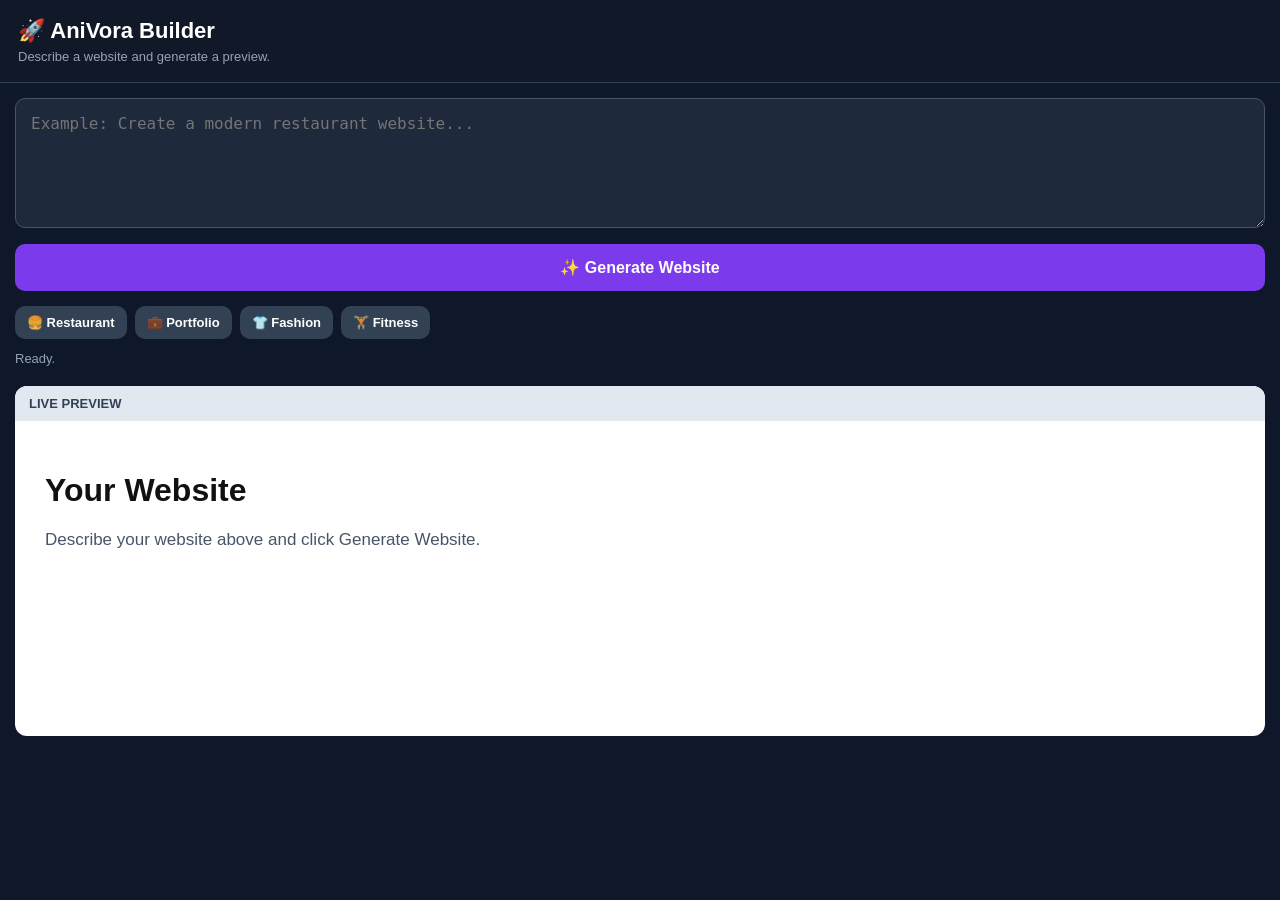
==== anivora.html @ c473c58a "Create anivora.html" ====
<!DOCTYPE html>
<html lang="en">
<head>
  <meta charset="UTF-8">
  <meta name="viewport" content="width=device-width, initial-scale=1.0">

  <title>AniVora Builder</title>

  <style>
    * {
      box-sizing: border-box;
    }

    body {
      margin: 0;
      font-family: Arial, sans-serif;
      background: #0f172a;
      color: white;
    }

    header {
      padding: 18px;
      background: #111827;
      border-bottom: 1px solid #334155;
    }

    header h1 {
      margin: 0;
      font-size: 22px;
    }

    header p {
      margin: 5px 0 0;
      color: #94a3b8;
      font-size: 13px;
    }

    .container {
      padding: 15px;
    }

    textarea {
      width: 100%;
      min-height: 130px;
      padding: 15px;
      border-radius: 10px;
      border: 1px solid #475569;
      background: #1e293b;
      color: white;
      font-size: 16px;
      resize: vertical;
      outline: none;
    }

    button {
      width: 100%;
      margin-top: 12px;
      padding: 14px;
      border: none;
      border-radius: 10px;
      background: #7c3aed;
      color: white;
      font-size: 16px;
      font-weight: bold;
      cursor: pointer;
    }

    button:active {
      transform: scale(0.98);
    }

    .examples {
      margin-top: 15px;
      display: flex;
      gap: 8px;
      flex-wrap: wrap;
    }

    .example {
      width: auto;
      margin: 0;
      padding: 9px 12px;
      background: #334155;
      font-size: 13px;
    }

    .preview-box {
      margin-top: 20px;
      background: white;
      border-radius: 12px;
      overflow: hidden;
      min-height: 350px;
      color: #111;
    }

    .preview-header {
      padding: 10px 14px;
      background: #e2e8f0;
      color: #334155;
      font-size: 13px;
      font-weight: bold;
    }

    #website {
      min-height: 310px;
      padding: 30px;
    }

    .website-title {
      font-size: 32px;
      margin-bottom: 15px;
    }

    .website-text {
      font-size: 17px;
      line-height: 1.6;
      color: #475569;
    }

    .website-button {
      display: inline-block;
      margin-top: 20px;
      padding: 12px 20px;
      background: #7c3aed;
      color: white;
      border-radius: 8px;
      font-weight: bold;
    }

    .status {
      margin-top: 12px;
      color: #94a3b8;
      font-size: 13px;
    }
  </style>
</head>

<body>

<header>
  <h1>🚀 AniVora Builder</h1>
  <p>Describe a website and generate a preview.</p>
</header>

<div class="container">

  <textarea
    id="prompt"
    placeholder="Example: Create a modern restaurant website..."
  ></textarea>

  <button onclick="generateWebsite()">
    ✨ Generate Website
  </button>

  <div class="examples">
    <button class="example" onclick="useExample('restaurant')">
      🍔 Restaurant
    </button>

    <button class="example" onclick="useExample('portfolio')">
      💼 Portfolio
    </button>

    <button class="example" onclick="useExample('fashion')">
      👕 Fashion
    </button>

    <button class="example" onclick="useExample('fitness')">
      🏋️ Fitness
    </button>
  </div>

  <div class="status" id="status">
    Ready.
  </div>

  <div class="preview-box">

    <div class="preview-header">
      LIVE PREVIEW
    </div>

    <div id="website">

      <h1 class="website-title">
        Your Website
      </h1>

      <p class="website-text">
        Describe your website above and click Generate Website.
      </p>

    </div>

  </div>

</div>

<script>

function useExample(type) {

  const prompt = document.getElementById("prompt");

  if (type === "restaurant") {
    prompt.value =
      "Create a modern restaurant website for a luxury African restaurant.";
  }

  if (type === "portfolio") {
    prompt.value =
      "Create a professional portfolio website for a software developer.";
  }

  if (type === "fashion") {
    prompt.value =
      "Create a modern fashion store website.";
  }

  if (type === "fitness") {
    prompt.value =
      "Create a fitness and gym website.";
  }

}


function generateWebsite() {

  const prompt =
    document.getElementById("prompt").value.trim();

  const website =
    document.getElementById("website");

  const status =
    document.getElementById("status");


  if (prompt === "") {

    status.innerText =
      "⚠️ Please describe the website first.";

    return;
  }


  status.innerText =
    "⚡ Generating website...";


  let title =
    "My New Website";

  let description =
    "Welcome to your new website.";

  let button =
    "Get Started";


  const text =
    prompt.toLowerCase();


  if (
    text.includes("restaurant") ||
    text.includes("food") ||
    text.includes("cafe")
  ) {

    title =
      "Taste Something Amazing";

    description =
      "Discover delicious food, beautiful dining experiences and unforgettable flavors.";

    button =
      "View Menu";
  }


  else if (
    text.includes("portfolio") ||
    text.includes("developer") ||
    text.includes("designer")
  ) {

    title =
      "Hello, I'm a Creator";

    description =
      "Welcome to my professional portfolio. Explore my work, skills and projects.";

    button =
      "View My Work";
  }


  else if (
    text.includes("fashion") ||
    text.includes("clothing") ||
    text.includes("store")
  ) {

    title =
      "Modern Fashion";

    description =
      "Discover our latest collection of modern styles designed for you.";

    button =
      "Shop Now";
  }


  else if (
    text.includes("fitness") ||
    text.includes("gym") ||
    text.includes("workout")
  ) {

    title =
      "Become Stronger";

    description =
      "Train smarter, stay consistent and reach your fitness goals.";

    button =
      "Join Now";
  }


  else {

    title =
      "Welcome";

    description =
      "This website was generated by AniVora Builder from your description.";

    button =
      "Explore";
  }


  website.innerHTML = `

    <h1 class="website-title">
      ${title}
    </h1>

    <p class="website-text">
      ${description}
    </p>

    <div class="website-button">
      ${button}
    </div>

  `;


  status.innerText =
    "✅ Website generated successfully.";

}

</script>

</body>
  </html>
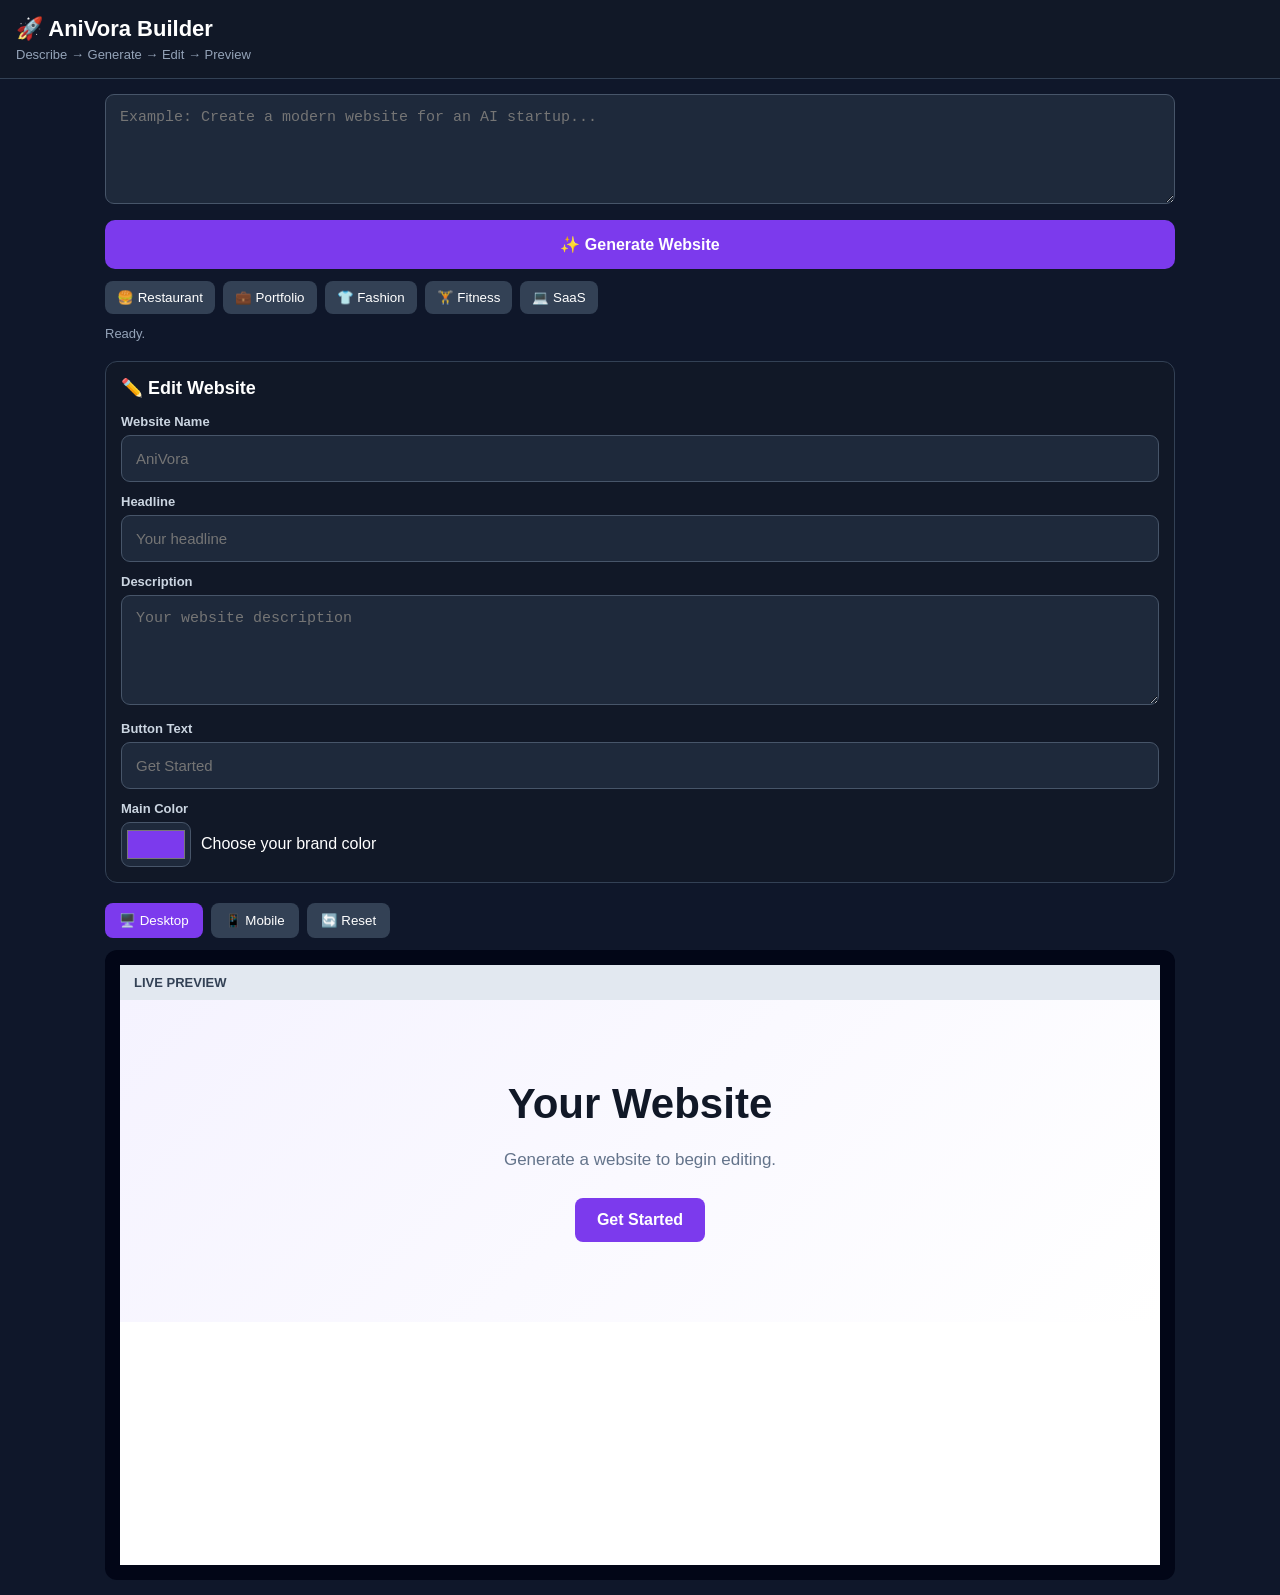
==== commit 30d12e1d: "Update anivora.html" ====
--- a/anivora.html
+++ b/anivora.html
@@ -1,195 +1,516 @@
 <!DOCTYPE html>
 <html lang="en">
 <head>
-  <meta charset="UTF-8">
-  <meta name="viewport" content="width=device-width, initial-scale=1.0">
-
-  <title>AniVora Builder</title>
-
-  <style>
-    * {
-      box-sizing: border-box;
-    }
-
-    body {
-      margin: 0;
-      font-family: Arial, sans-serif;
-      background: #0f172a;
-      color: white;
-    }
-
-    header {
-      padding: 18px;
-      background: #111827;
-      border-bottom: 1px solid #334155;
-    }
-
-    header h1 {
-      margin: 0;
-      font-size: 22px;
-    }
-
-    header p {
-      margin: 5px 0 0;
-      color: #94a3b8;
-      font-size: 13px;
-    }
-
-    .container {
-      padding: 15px;
-    }
-
-    textarea {
-      width: 100%;
-      min-height: 130px;
-      padding: 15px;
-      border-radius: 10px;
-      border: 1px solid #475569;
-      background: #1e293b;
-      color: white;
-      font-size: 16px;
-      resize: vertical;
-      outline: none;
-    }
-
-    button {
-      width: 100%;
-      margin-top: 12px;
-      padding: 14px;
-      border: none;
-      border-radius: 10px;
-      background: #7c3aed;
-      color: white;
-      font-size: 16px;
-      font-weight: bold;
-      cursor: pointer;
-    }
-
-    button:active {
-      transform: scale(0.98);
-    }
-
-    .examples {
-      margin-top: 15px;
-      display: flex;
-      gap: 8px;
-      flex-wrap: wrap;
-    }
-
-    .example {
-      width: auto;
-      margin: 0;
-      padding: 9px 12px;
-      background: #334155;
-      font-size: 13px;
-    }
-
-    .preview-box {
-      margin-top: 20px;
-      background: white;
-      border-radius: 12px;
-      overflow: hidden;
-      min-height: 350px;
-      color: #111;
-    }
-
-    .preview-header {
-      padding: 10px 14px;
-      background: #e2e8f0;
-      color: #334155;
-      font-size: 13px;
-      font-weight: bold;
-    }
-
-    #website {
-      min-height: 310px;
-      padding: 30px;
-    }
-
-    .website-title {
-      font-size: 32px;
-      margin-bottom: 15px;
-    }
-
-    .website-text {
-      font-size: 17px;
-      line-height: 1.6;
-      color: #475569;
-    }
-
-    .website-button {
-      display: inline-block;
-      margin-top: 20px;
-      padding: 12px 20px;
-      background: #7c3aed;
-      color: white;
-      border-radius: 8px;
-      font-weight: bold;
-    }
-
-    .status {
-      margin-top: 12px;
-      color: #94a3b8;
-      font-size: 13px;
-    }
-  </style>
+<meta charset="UTF-8">
+<meta name="viewport" content="width=device-width, initial-scale=1.0">
+
+<title>AniVora Builder</title>
+
+<style>
+
+* {
+  box-sizing: border-box;
+}
+
+body {
+  margin: 0;
+  font-family: Arial, sans-serif;
+  background: #0f172a;
+  color: white;
+}
+
+.builder-header {
+  padding: 16px;
+  background: #111827;
+  border-bottom: 1px solid #334155;
+}
+
+.builder-header h1 {
+  margin: 0;
+  font-size: 22px;
+}
+
+.builder-header p {
+  margin: 5px 0 0;
+  color: #94a3b8;
+  font-size: 13px;
+}
+
+.builder {
+  max-width: 1100px;
+  margin: auto;
+  padding: 15px;
+}
+
+textarea,
+input {
+  width: 100%;
+  padding: 14px;
+  border-radius: 9px;
+  border: 1px solid #475569;
+  background: #1e293b;
+  color: white;
+  font-size: 15px;
+  outline: none;
+}
+
+textarea {
+  min-height: 110px;
+  resize: vertical;
+}
+
+label {
+  display: block;
+  margin-top: 12px;
+  margin-bottom: 6px;
+  color: #cbd5e1;
+  font-size: 13px;
+  font-weight: bold;
+}
+
+.generate {
+  width: 100%;
+  margin-top: 12px;
+  padding: 15px;
+  border: none;
+  border-radius: 10px;
+  background: #7c3aed;
+  color: white;
+  font-size: 16px;
+  font-weight: bold;
+}
+
+.examples {
+  display: flex;
+  gap: 8px;
+  flex-wrap: wrap;
+  margin-top: 12px;
+}
+
+.example {
+  border: none;
+  padding: 9px 12px;
+  border-radius: 8px;
+  background: #334155;
+  color: white;
+}
+
+.status {
+  margin-top: 12px;
+  color: #94a3b8;
+  font-size: 13px;
+}
+
+/* EDITOR */
+
+.editor {
+  margin-top: 20px;
+  padding: 15px;
+  background: #111827;
+  border: 1px solid #334155;
+  border-radius: 12px;
+}
+
+.editor h2 {
+  margin-top: 0;
+  font-size: 18px;
+}
+
+.color-row {
+  display: flex;
+  gap: 10px;
+  align-items: center;
+}
+
+.color-row input {
+  height: 45px;
+  padding: 3px;
+  width: 70px;
+}
+
+/* PREVIEW CONTROLS */
+
+.preview-controls {
+  display: flex;
+  gap: 8px;
+  margin-top: 20px;
+  flex-wrap: wrap;
+}
+
+.preview-controls button {
+  padding: 10px 14px;
+  border: none;
+  border-radius: 8px;
+  background: #334155;
+  color: white;
+}
+
+.preview-controls button.active {
+  background: #7c3aed;
+}
+
+/* PREVIEW */
+
+.preview-wrapper {
+  margin-top: 12px;
+  background: #020617;
+  border-radius: 12px;
+  padding: 15px;
+  overflow: auto;
+}
+
+.preview-box {
+  background: white;
+  margin: auto;
+  transition: width 0.3s ease;
+  min-height: 600px;
+  color: #111827;
+}
+
+.preview-box.desktop {
+  width: 100%;
+}
+
+.preview-box.mobile {
+  width: 390px;
+  max-width: 100%;
+}
+
+.preview-bar {
+  padding: 10px 14px;
+  background: #e2e8f0;
+  color: #334155;
+  font-size: 13px;
+  font-weight: bold;
+}
+
+/* GENERATED WEBSITE */
+
+#website {
+  background: white;
+  color: #111827;
+}
+
+.site-nav {
+  display: flex;
+  justify-content: space-between;
+  align-items: center;
+  padding: 20px 6%;
+  border-bottom: 1px solid #e5e7eb;
+}
+
+.logo {
+  font-size: 20px;
+  font-weight: bold;
+}
+
+.nav-links {
+  display: flex;
+  gap: 18px;
+  font-size: 14px;
+}
+
+.hero {
+  text-align: center;
+  padding: 80px 20px;
+  background: linear-gradient(135deg, #f5f3ff, #ffffff);
+}
+
+.hero h1 {
+  font-size: 42px;
+  margin: 0 auto 18px;
+  max-width: 700px;
+}
+
+.hero p {
+  max-width: 600px;
+  margin: auto;
+  color: #64748b;
+  font-size: 17px;
+  line-height: 1.6;
+}
+
+.hero-button {
+  display: inline-block;
+  margin-top: 25px;
+  padding: 13px 22px;
+  background: var(--main-color, #7c3aed);
+  color: white;
+  border-radius: 8px;
+  font-weight: bold;
+}
+
+.section {
+  padding: 60px 6%;
+}
+
+.section-title {
+  text-align: center;
+  font-size: 28px;
+  margin-bottom: 35px;
+}
+
+.features {
+  display: grid;
+  grid-template-columns: repeat(3, 1fr);
+  gap: 20px;
+}
+
+.feature {
+  padding: 25px;
+  border: 1px solid #e5e7eb;
+  border-radius: 12px;
+  background: white;
+}
+
+.feature h3 {
+  margin-top: 0;
+}
+
+.feature p {
+  color: #64748b;
+  line-height: 1.5;
+}
+
+.pricing {
+  text-align: center;
+  background: #f8fafc;
+}
+
+.price {
+  font-size: 40px;
+  font-weight: bold;
+}
+
+.site-footer {
+  padding: 30px;
+  text-align: center;
+  background: #111827;
+  color: white;
+}
+
+/* MOBILE */
+
+@media (max-width: 650px) {
+
+  .nav-links {
+    display: none;
+  }
+
+  .hero {
+    padding: 60px 20px;
+  }
+
+  .hero h1 {
+    font-size: 32px;
+  }
+
+  .features {
+    grid-template-columns: 1fr;
+  }
+
+}
+
+</style>
 </head>
 
 <body>
 
-<header>
+<header class="builder-header">
+
   <h1>🚀 AniVora Builder</h1>
-  <p>Describe a website and generate a preview.</p>
+
+  <p>
+    Describe → Generate → Edit → Preview
+  </p>
+
 </header>
 
-<div class="container">
+
+<div class="builder">
+
+  <!-- PROMPT -->
 
   <textarea
     id="prompt"
-    placeholder="Example: Create a modern restaurant website..."
+    placeholder="Example: Create a modern website for an AI startup..."
   ></textarea>
 
-  <button onclick="generateWebsite()">
+
+  <button
+    class="generate"
+    onclick="generateWebsite()"
+  >
     ✨ Generate Website
   </button>
 
+
   <div class="examples">
-    <button class="example" onclick="useExample('restaurant')">
+
+    <button class="example"
+      onclick="useExample('restaurant')">
       🍔 Restaurant
     </button>
 
-    <button class="example" onclick="useExample('portfolio')">
+    <button class="example"
+      onclick="useExample('portfolio')">
       💼 Portfolio
     </button>
 
-    <button class="example" onclick="useExample('fashion')">
+    <button class="example"
+      onclick="useExample('fashion')">
       👕 Fashion
     </button>
 
-    <button class="example" onclick="useExample('fitness')">
+    <button class="example"
+      onclick="useExample('fitness')">
       🏋️ Fitness
     </button>
+
+    <button class="example"
+      onclick="useExample('saas')">
+      💻 SaaS
+    </button>
+
   </div>
 
-  <div class="status" id="status">
+
+  <div
+    class="status"
+    id="status">
     Ready.
   </div>
 
-  <div class="preview-box">
-
-    <div class="preview-header">
-      LIVE PREVIEW
+
+  <!-- EDITOR -->
+
+  <div class="editor">
+
+    <h2>✏️ Edit Website</h2>
+
+
+    <label>
+      Website Name
+    </label>
+
+    <input
+      id="editName"
+      placeholder="AniVora"
+      oninput="updateWebsite()"
+    >
+
+
+    <label>
+      Headline
+    </label>
+
+    <input
+      id="editHeadline"
+      placeholder="Your headline"
+      oninput="updateWebsite()"
+    >
+
+
+    <label>
+      Description
+    </label>
+
+    <textarea
+      id="editDescription"
+      placeholder="Your website description"
+      oninput="updateWebsite()"
+    ></textarea>
+
+
+    <label>
+      Button Text
+    </label>
+
+    <input
+      id="editButton"
+      placeholder="Get Started"
+      oninput="updateWebsite()"
+    >
+
+
+    <label>
+      Main Color
+    </label>
+
+    <div class="color-row">
+
+      <input
+        id="editColor"
+        type="color"
+        value="#7c3aed"
+        oninput="updateWebsite()"
+      >
+
+      <span>
+        Choose your brand color
+      </span>
+
     </div>
 
-    <div id="website">
-
-      <h1 class="website-title">
-        Your Website
-      </h1>
-
-      <p class="website-text">
-        Describe your website above and click Generate Website.
-      </p>
+  </div>
+
+
+  <!-- PREVIEW CONTROLS -->
+
+  <div class="preview-controls">
+
+    <button
+      id="desktopButton"
+      class="active"
+      onclick="setDesktop()">
+      🖥️ Desktop
+    </button>
+
+    <button
+      id="mobileButton"
+      onclick="setMobile()">
+      📱 Mobile
+    </button>
+
+    <button
+      onclick="resetWebsite()">
+      🔄 Reset
+    </button>
+
+  </div>
+
+
+  <!-- PREVIEW -->
+
+  <div class="preview-wrapper">
+
+    <div
+      id="previewBox"
+      class="preview-box desktop">
+
+      <div class="preview-bar">
+        LIVE PREVIEW
+      </div>
+
+      <div id="website">
+
+        <section class="hero">
+
+          <h1>
+            Your Website
+          </h1>
+
+          <p>
+            Generate a website to begin editing.
+          </p>
+
+          <div class="hero-button">
+            Get Started
+          </div>
+
+        </section>
+
+      </div>
 
     </div>
 
@@ -197,105 +518,128 @@
 
 </div>
 
+
 <script>
 
+/* EXAMPLES */
+
 function useExample(type) {
 
-  const prompt = document.getElementById("prompt");
+  const prompt =
+    document.getElementById("prompt");
+
 
   if (type === "restaurant") {
+
     prompt.value =
-      "Create a modern restaurant website for a luxury African restaurant.";
+      "Create a modern restaurant website.";
+
   }
 
   if (type === "portfolio") {
+
     prompt.value =
-      "Create a professional portfolio website for a software developer.";
+      "Create a developer portfolio website.";
+
   }
 
   if (type === "fashion") {
+
     prompt.value =
-      "Create a modern fashion store website.";
+      "Create a modern fashion store.";
+
   }
 
   if (type === "fitness") {
+
     prompt.value =
-      "Create a fitness and gym website.";
-  }
-
-}
-
+      "Create a modern fitness gym.";
+
+  }
+
+  if (type === "saas") {
+
+    prompt.value =
+      "Create a SaaS software website for an AI startup.";
+
+  }
+
+}
+
+
+/* GENERATE */
 
 function generateWebsite() {
 
   const prompt =
     document.getElementById("prompt").value.trim();
 
-  const website =
-    document.getElementById("website");
-
   const status =
     document.getElementById("status");
 
 
-  if (prompt === "") {
+  if (!prompt) {
 
     status.innerText =
-      "⚠️ Please describe the website first.";
+      "⚠️ Describe your website first.";
 
     return;
-  }
-
-
-  status.innerText =
-    "⚡ Generating website...";
-
+
+  }
+
+
+  const text =
+    prompt.toLowerCase();
+
+
+  let name =
+    "AniVora";
 
   let title =
-    "My New Website";
+    "Welcome to Our Website";
 
   let description =
-    "Welcome to your new website.";
+    "A modern website generated by AniVora.";
 
   let button =
     "Get Started";
 
 
-  const text =
-    prompt.toLowerCase();
-
-
   if (
     text.includes("restaurant") ||
-    text.includes("food") ||
-    text.includes("cafe")
+    text.includes("food")
   ) {
+
+    name = "Taste";
 
     title =
       "Taste Something Amazing";
 
     description =
-      "Discover delicious food, beautiful dining experiences and unforgettable flavors.";
+      "Discover delicious meals and unforgettable flavors.";
 
     button =
-      "View Menu";
+      "View Our Menu";
+
   }
 
 
   else if (
     text.includes("portfolio") ||
-    text.includes("developer") ||
-    text.includes("designer")
+    text.includes("developer")
   ) {
 
+    name = "My Portfolio";
+
     title =
-      "Hello, I'm a Creator";
+      "Building Digital Experiences";
 
     description =
-      "Welcome to my professional portfolio. Explore my work, skills and projects.";
+      "Explore my projects, skills and experience.";
 
     button =
       "View My Work";
+
   }
 
 
@@ -305,62 +649,76 @@
     text.includes("store")
   ) {
 
+    name = "Style";
+
     title =
-      "Modern Fashion";
+      "Define Your Style";
 
     description =
-      "Discover our latest collection of modern styles designed for you.";
+      "Discover modern fashion designed for people who want to stand out.";
 
     button =
-      "Shop Now";
+      "Shop Collection";
+
   }
 
 
   else if (
     text.includes("fitness") ||
-    text.includes("gym") ||
-    text.includes("workout")
+    text.includes("gym")
   ) {
+
+    name = "FitZone";
 
     title =
       "Become Stronger";
 
     description =
-      "Train smarter, stay consistent and reach your fitness goals.";
+      "Train smarter and achieve your fitness goals.";
 
     button =
       "Join Now";
-  }
-
-
-  else {
+
+  }
+
+
+  else if (
+    text.includes("saas") ||
+    text.includes("software") ||
+    text.includes("app") ||
+    text.includes("ai")
+  ) {
+
+    name = "Nova";
 
     title =
-      "Welcome";
+      "The Smarter Way to Work";
 
     description =
-      "This website was generated by AniVora Builder from your description.";
+      "Powerful software that helps people work faster and smarter.";
 
     button =
-      "Explore";
-  }
-
-
-  website.innerHTML = `
-
-    <h1 class="website-title">
-      ${title}
-    </h1>
-
-    <p class="website-text">
-      ${description}
-    </p>
-
-    <div class="website-button">
-      ${button}
-    </div>
-
-  `;
+      "Start Free";
+
+  }
+
+
+  /* PUT VALUES INTO EDITOR */
+
+  document.getElementById("editName").value =
+    name;
+
+  document.getElementById("editHeadline").value =
+    title;
+
+  document.getElementById("editDescription").value =
+    description;
+
+  document.getElementById("editButton").value =
+    button;
+
+
+  updateWebsite();
 
 
   status.innerText =
@@ -368,7 +726,249 @@
 
 }
 
+
+/* UPDATE PREVIEW */
+
+function updateWebsite() {
+
+  const name =
+    document.getElementById("editName").value ||
+    "AniVora";
+
+  const title =
+    document.getElementById("editHeadline").value ||
+    "Your Website";
+
+  const description =
+    document.getElementById("editDescription").value ||
+    "Your website description.";
+
+  const button =
+    document.getElementById("editButton").value ||
+    "Get Started";
+
+  const color =
+    document.getElementById("editColor").value;
+
+
+  document.getElementById("website").style
+    .setProperty(
+      "--main-color",
+      color
+    );
+
+
+  document.getElementById("website").innerHTML = `
+
+    <nav class="site-nav">
+
+      <div class="logo">
+        ${name}
+      </div>
+
+      <div class="nav-links">
+
+        <span>Home</span>
+        <span>Features</span>
+        <span>About</span>
+        <span>Contact</span>
+
+      </div>
+
+    </nav>
+
+
+    <section class="hero">
+
+      <h1>
+        ${title}
+      </h1>
+
+      <p>
+        ${description}
+      </p>
+
+      <div class="hero-button">
+        ${button}
+      </div>
+
+    </section>
+
+
+    <section class="section">
+
+      <h2 class="section-title">
+        Everything You Need
+      </h2>
+
+
+      <div class="features">
+
+        <div class="feature">
+
+          <h3>
+            Powerful
+          </h3>
+
+          <p>
+            Everything you need to get started.
+          </p>
+
+        </div>
+
+
+        <div class="feature">
+
+          <h3>
+            Simple
+          </h3>
+
+          <p>
+            Easy to understand and easy to use.
+          </p>
+
+        </div>
+
+
+        <div class="feature">
+
+          <h3>
+            Modern
+          </h3>
+
+          <p>
+            Designed for today's users.
+          </p>
+
+        </div>
+
+      </div>
+
+    </section>
+
+
+    <section class="section pricing">
+
+      <h2 class="section-title">
+        Simple Pricing
+      </h2>
+
+      <div class="price">
+        $19
+      </div>
+
+      <p>
+        Start today.
+      </p>
+
+      <div class="hero-button">
+        ${button}
+      </div>
+
+    </section>
+
+
+    <footer class="site-footer">
+
+      Built with AniVora Builder 🚀
+
+    </footer>
+
+  `;
+
+}
+
+
+/* DESKTOP */
+
+function setDesktop() {
+
+  const preview =
+    document.getElementById("previewBox");
+
+  preview.classList.remove("mobile");
+
+  preview.classList.add("desktop");
+
+
+  document.getElementById(
+    "desktopButton"
+  ).classList.add("active");
+
+  document.getElementById(
+    "mobileButton"
+  ).classList.remove("active");
+
+}
+
+
+/* MOBILE */
+
+function setMobile() {
+
+  const preview =
+    document.getElementById("previewBox");
+
+  preview.classList.remove("desktop");
+
+  preview.classList.add("mobile");
+
+
+  document.getElementById(
+    "mobileButton"
+  ).classList.add("active");
+
+  document.getElementById(
+    "desktopButton"
+  ).classList.remove("active");
+
+}
+
+
+/* RESET */
+
+function resetWebsite() {
+
+  document.getElementById("editName").value =
+    "";
+
+  document.getElementById("editHeadline").value =
+    "";
+
+  document.getElementById("editDescription").value =
+    "";
+
+  document.getElementById("editButton").value =
+    "";
+
+
+  document.getElementById("website").innerHTML = `
+
+    <section class="hero">
+
+      <h1>
+        Your Website
+      </h1>
+
+      <p>
+        Generate a website to begin editing.
+      </p>
+
+      <div class="hero-button">
+        Get Started
+      </div>
+
+    </section>
+
+  `;
+
+
+  document.getElementById("status").innerText =
+    "Preview reset.";
+
+}
+
 </script>
 
 </body>
-  </html>
+</html>
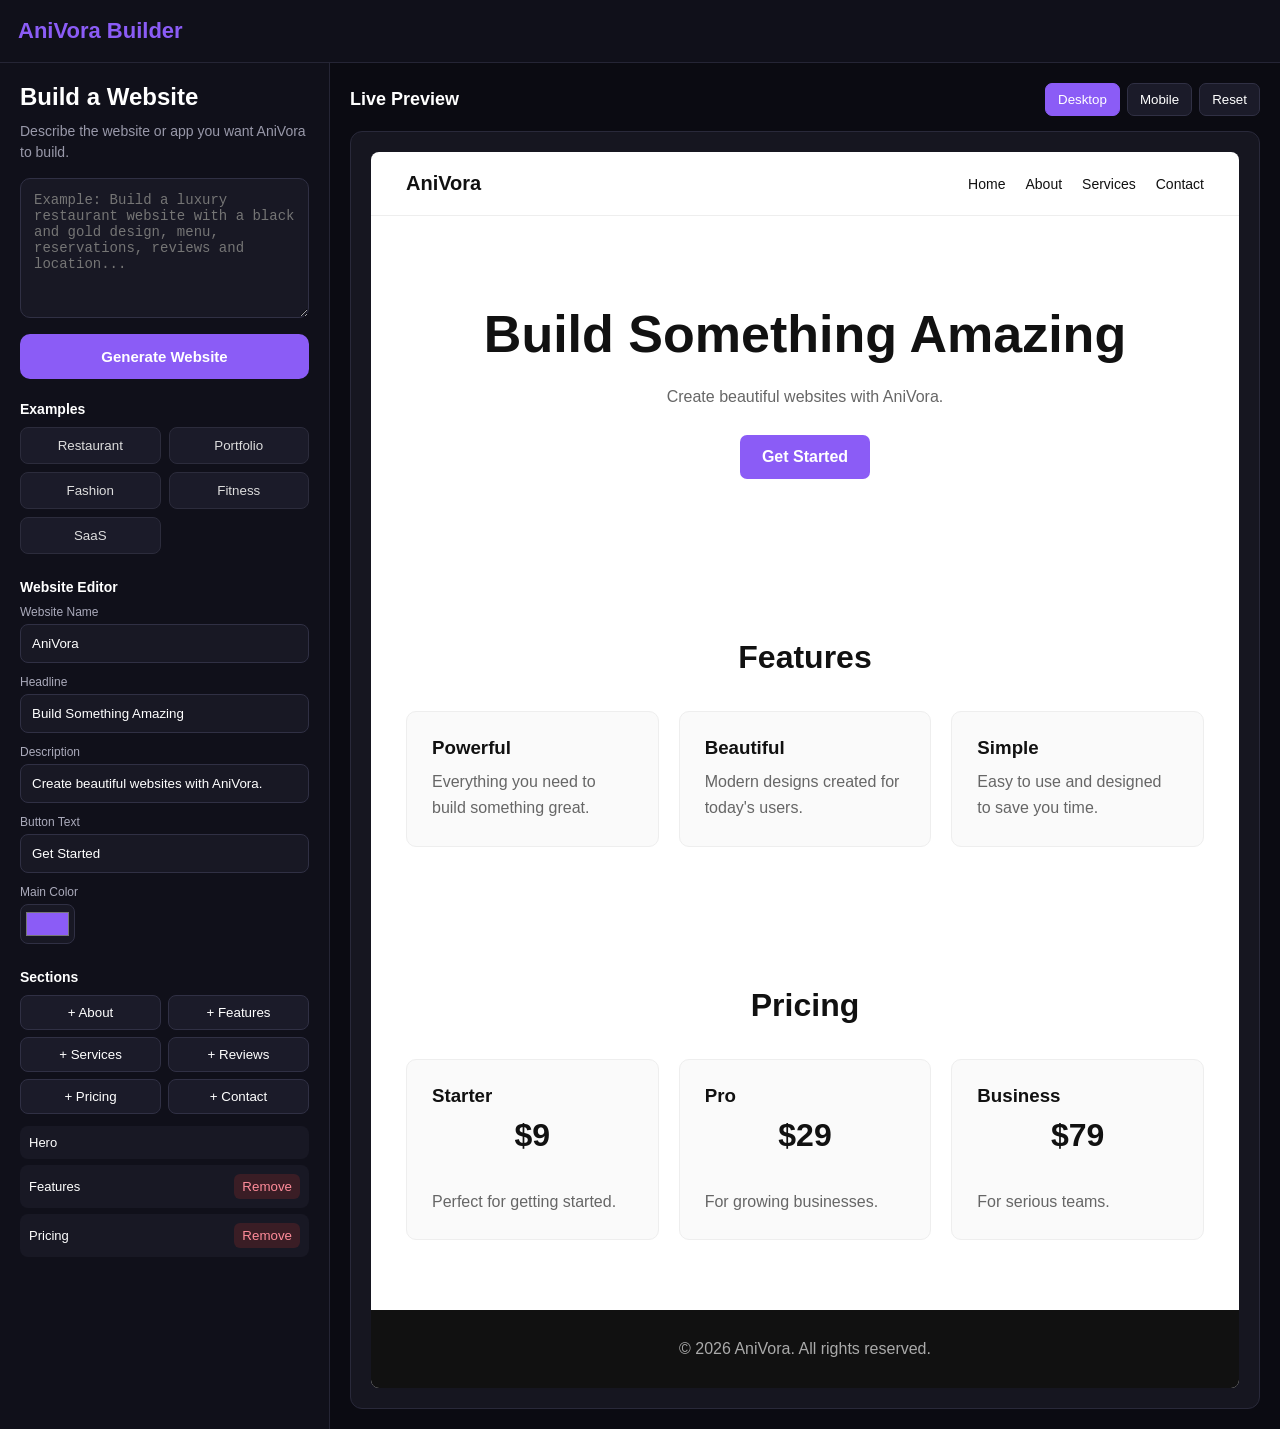
==== commit 209c2702: "Create anivora.html" ====
--- a/anivora.html
+++ b/anivora.html
@@ -1,974 +1,1235 @@
 <!DOCTYPE html>
 <html lang="en">
 <head>
-<meta charset="UTF-8">
-<meta name="viewport" content="width=device-width, initial-scale=1.0">
-
-<title>AniVora Builder</title>
-
-<style>
-
-* {
-  box-sizing: border-box;
+    <meta charset="UTF-8">
+    <meta name="viewport" content="width=device-width, initial-scale=1.0">
+    <title>AniVora Builder</title>
+
+    <style>
+        * {
+            box-sizing: border-box;
+            margin: 0;
+            padding: 0;
+        }
+
+        body {
+            font-family: Arial, sans-serif;
+            background: #0b0b12;
+            color: #ffffff;
+            min-height: 100vh;
+        }
+
+        header {
+            padding: 18px;
+            border-bottom: 1px solid #252535;
+            background: #10101a;
+        }
+
+        .logo {
+            font-size: 22px;
+            font-weight: bold;
+            color: #8b5cf6;
+        }
+
+        .app {
+            display: flex;
+            min-height: calc(100vh - 65px);
+        }
+
+        .sidebar {
+            width: 330px;
+            padding: 20px;
+            background: #10101a;
+            border-right: 1px solid #252535;
+            overflow-y: auto;
+        }
+
+        .sidebar h2 {
+            margin-bottom: 10px;
+        }
+
+        .sidebar p {
+            color: #9999aa;
+            font-size: 14px;
+            margin-bottom: 15px;
+            line-height: 1.5;
+        }
+
+        textarea {
+            width: 100%;
+            min-height: 140px;
+            resize: vertical;
+            background: #181824;
+            color: white;
+            border: 1px solid #303044;
+            border-radius: 10px;
+            padding: 13px;
+            outline: none;
+            font-size: 14px;
+        }
+
+        textarea:focus,
+        input:focus {
+            border-color: #8b5cf6;
+        }
+
+        button {
+            cursor: pointer;
+            border: none;
+        }
+
+        .generate-btn {
+            width: 100%;
+            margin-top: 12px;
+            padding: 14px;
+            border-radius: 10px;
+            background: #8b5cf6;
+            color: white;
+            font-size: 15px;
+            font-weight: bold;
+        }
+
+        .generate-btn:hover {
+            background: #7c3aed;
+        }
+
+        .generate-btn:disabled {
+            opacity: 0.6;
+            cursor: not-allowed;
+        }
+
+        .examples {
+            margin-top: 22px;
+        }
+
+        .examples h3,
+        .editor h3,
+        .sections h3 {
+            font-size: 14px;
+            margin-bottom: 10px;
+        }
+
+        .example-buttons {
+            display: grid;
+            grid-template-columns: 1fr 1fr;
+            gap: 8px;
+        }
+
+        .example-buttons button {
+            padding: 10px;
+            border-radius: 8px;
+            background: #1b1b29;
+            color: #ddd;
+            border: 1px solid #2c2c3c;
+        }
+
+        .example-buttons button:hover {
+            background: #252538;
+        }
+
+        .editor {
+            margin-top: 25px;
+        }
+
+        .field {
+            margin-bottom: 12px;
+        }
+
+        .field label {
+            display: block;
+            font-size: 12px;
+            color: #aaaabb;
+            margin-bottom: 5px;
+        }
+
+        input {
+            width: 100%;
+            padding: 11px;
+            border-radius: 8px;
+            border: 1px solid #303044;
+            background: #181824;
+            color: white;
+            outline: none;
+        }
+
+        .color-row {
+            display: flex;
+            gap: 10px;
+        }
+
+        input[type="color"] {
+            width: 55px;
+            padding: 3px;
+            height: 40px;
+        }
+
+        .sections {
+            margin-top: 25px;
+        }
+
+        .section-buttons {
+            display: grid;
+            grid-template-columns: 1fr 1fr;
+            gap: 7px;
+        }
+
+        .section-buttons button {
+            padding: 9px;
+            border-radius: 8px;
+            background: #1b1b29;
+            color: white;
+            border: 1px solid #303044;
+        }
+
+        .section-buttons button:hover {
+            background: #252538;
+        }
+
+        .section-list {
+            margin-top: 12px;
+        }
+
+        .section-item {
+            display: flex;
+            justify-content: space-between;
+            align-items: center;
+            padding: 9px;
+            margin-bottom: 6px;
+            background: #181824;
+            border-radius: 8px;
+            font-size: 13px;
+        }
+
+        .remove-section {
+            background: #3a1d25;
+            color: #ff8c9a;
+            padding: 5px 8px;
+            border-radius: 6px;
+        }
+
+        .workspace {
+            flex: 1;
+            padding: 20px;
+            min-width: 0;
+        }
+
+        .workspace-top {
+            display: flex;
+            justify-content: space-between;
+            align-items: center;
+            gap: 10px;
+            margin-bottom: 15px;
+            flex-wrap: wrap;
+        }
+
+        .workspace-top h2 {
+            font-size: 18px;
+        }
+
+        .preview-controls {
+            display: flex;
+            gap: 7px;
+        }
+
+        .preview-controls button {
+            padding: 8px 12px;
+            border-radius: 7px;
+            background: #1b1b29;
+            color: white;
+            border: 1px solid #303044;
+        }
+
+        .preview-controls button.active {
+            background: #8b5cf6;
+            border-color: #8b5cf6;
+        }
+
+        .preview-area {
+            background: #161620;
+            border: 1px solid #29293a;
+            border-radius: 12px;
+            min-height: 700px;
+            padding: 20px;
+            display: flex;
+            justify-content: center;
+            overflow: auto;
+        }
+
+        .preview-frame {
+            width: 100%;
+            max-width: 1100px;
+            min-height: 650px;
+            background: white;
+            color: #111;
+            border-radius: 8px;
+            overflow: hidden;
+            transition: width 0.3s ease;
+        }
+
+        .preview-frame.mobile {
+            width: 390px;
+        }
+
+        /* Generated website */
+
+        .site-nav {
+            display: flex;
+            justify-content: space-between;
+            align-items: center;
+            padding: 20px 35px;
+            border-bottom: 1px solid #eee;
+        }
+
+        .site-logo {
+            font-size: 20px;
+            font-weight: bold;
+        }
+
+        .site-nav-links {
+            display: flex;
+            gap: 20px;
+            font-size: 14px;
+        }
+
+        .site-hero {
+            padding: 90px 35px;
+            text-align: center;
+        }
+
+        .site-hero h1 {
+            font-size: 52px;
+            line-height: 1.1;
+            margin-bottom: 20px;
+        }
+
+        .site-hero p {
+            max-width: 650px;
+            margin: 0 auto 25px;
+            color: #666;
+            line-height: 1.7;
+        }
+
+        .site-button {
+            display: inline-block;
+            padding: 13px 22px;
+            color: white;
+            border-radius: 7px;
+            text-decoration: none;
+            font-weight: bold;
+        }
+
+        .site-section {
+            padding: 70px 35px;
+        }
+
+        .site-section h2 {
+            text-align: center;
+            margin-bottom: 35px;
+            font-size: 32px;
+        }
+
+        .site-grid {
+            display: grid;
+            grid-template-columns: repeat(3, 1fr);
+            gap: 20px;
+            max-width: 1000px;
+            margin: auto;
+        }
+
+        .site-card {
+            padding: 25px;
+            border: 1px solid #eee;
+            border-radius: 10px;
+            background: #fafafa;
+        }
+
+        .site-card h3 {
+            margin-bottom: 10px;
+        }
+
+        .site-card p {
+            color: #666;
+            line-height: 1.6;
+        }
+
+        .site-footer {
+            padding: 30px;
+            text-align: center;
+            background: #111;
+            color: #aaa;
+        }
+
+        @media (max-width: 850px) {
+            .app {
+                flex-direction: column;
+            }
+
+            .sidebar {
+                width: 100%;
+                border-right: none;
+                border-bottom: 1px solid #252535;
+            }
+
+            .site-hero h1 {
+                font-size: 38px;
+            }
+
+            .site-grid {
+                grid-template-columns: 1fr;
+            }
+        }
+    </style>
+</head>
+
+<body>
+
+<header>
+    <div class="logo">AniVora Builder</div>
+</header>
+
+<div class="app">
+
+    <aside class="sidebar">
+
+        <h2>Build a Website</h2>
+
+        <p>
+            Describe the website or app you want AniVora to build.
+        </p>
+
+        <textarea
+            id="prompt"
+            placeholder="Example: Build a luxury restaurant website with a black and gold design, menu, reservations, reviews and location..."
+        ></textarea>
+
+        <button class="generate-btn" onclick="generateWebsite()">
+            Generate Website
+        </button>
+
+        <div class="examples">
+            <h3>Examples</h3>
+
+            <div class="example-buttons">
+                <button onclick="useExample('restaurant')">Restaurant</button>
+                <button onclick="useExample('portfolio')">Portfolio</button>
+                <button onclick="useExample('fashion')">Fashion</button>
+                <button onclick="useExample('fitness')">Fitness</button>
+                <button onclick="useExample('saas')">SaaS</button>
+            </div>
+        </div>
+
+        <div class="editor">
+
+            <h3>Website Editor</h3>
+
+            <div class="field">
+                <label>Website Name</label>
+                <input id="siteName" value="AniVora">
+            </div>
+
+            <div class="field">
+                <label>Headline</label>
+                <input id="headline" value="Build Something Amazing">
+            </div>
+
+            <div class="field">
+                <label>Description</label>
+                <input id="description" value="Create beautiful websites with AniVora.">
+            </div>
+
+            <div class="field">
+                <label>Button Text</label>
+                <input id="buttonText" value="Get Started">
+            </div>
+
+            <div class="field">
+                <label>Main Color</label>
+
+                <div class="color-row">
+                    <input type="color" id="mainColor" value="#8b5cf6">
+                </div>
+            </div>
+
+        </div>
+
+        <div class="sections">
+
+            <h3>Sections</h3>
+
+            <div class="section-buttons">
+                <button onclick="addSection('about')">+ About</button>
+                <button onclick="addSection('features')">+ Features</button>
+                <button onclick="addSection('services')">+ Services</button>
+                <button onclick="addSection('testimonials')">+ Reviews</button>
+                <button onclick="addSection('pricing')">+ Pricing</button>
+                <button onclick="addSection('contact')">+ Contact</button>
+            </div>
+
+            <div class="section-list" id="sectionList"></div>
+
+        </div>
+
+    </aside>
+
+    <main class="workspace">
+
+        <div class="workspace-top">
+
+            <h2>Live Preview</h2>
+
+            <div class="preview-controls">
+
+                <button
+                    id="desktopBtn"
+                    class="active"
+                    onclick="setDesktop()"
+                >
+                    Desktop
+                </button>
+
+                <button
+                    id="mobileBtn"
+                    onclick="setMobile()"
+                >
+                    Mobile
+                </button>
+
+                <button onclick="resetWebsite()">
+                    Reset
+                </button>
+
+            </div>
+
+        </div>
+
+        <div class="preview-area">
+
+            <div
+                class="preview-frame"
+                id="previewFrame"
+            ></div>
+
+        </div>
+
+    </main>
+
+</div>
+
+<script>
+
+let sections = [
+    "hero",
+    "features",
+    "pricing"
+];
+
+
+/* =========================
+   EXAMPLES
+========================= */
+
+function useExample(type) {
+
+    const prompt = document.getElementById("prompt");
+
+    if (type === "restaurant") {
+        prompt.value =
+            "Build a luxury restaurant website with a black and gold design, menu, reservations, customer reviews and location.";
+    }
+
+    if (type === "portfolio") {
+        prompt.value =
+            "Build a modern developer portfolio with a dark futuristic design, projects, skills, GitHub links and contact section.";
+    }
+
+    if (type === "fashion") {
+        prompt.value =
+            "Build a luxury fashion brand website with a premium editorial design, products, collections and newsletter.";
+    }
+
+    if (type === "fitness") {
+        prompt.value =
+            "Build a fitness website with workout programs, trainers, pricing, testimonials and a contact section.";
+    }
+
+    if (type === "saas") {
+        prompt.value =
+            "Build a modern SaaS landing page with features, pricing, testimonials, FAQ and a strong call to action.";
+    }
+
 }
 
-body {
-  margin: 0;
-  font-family: Arial, sans-serif;
-  background: #0f172a;
-  color: white;
+
+/* =========================
+   AI BACKEND CONNECTION
+========================= */
+
+async function generateWebsite() {
+
+    const prompt =
+        document.getElementById("prompt").value.trim();
+
+    if (!prompt) {
+
+        alert(
+            "Describe the website you want to build."
+        );
+
+        return;
+    }
+
+    const button =
+        document.querySelector(".generate-btn");
+
+    if (button) {
+
+        button.disabled = true;
+
+        button.textContent =
+            "Connecting to AniVora AI...";
+
+    }
+
+    try {
+
+        const response = await fetch(
+            "/api/generate",
+            {
+                method: "POST",
+
+                headers: {
+                    "Content-Type": "application/json"
+                },
+
+                body: JSON.stringify({
+                    prompt: prompt
+                })
+            }
+        );
+
+        const data =
+            await response.json();
+
+        if (!response.ok) {
+
+            throw new Error(
+                data.error ||
+                "Generation failed."
+            );
+
+        }
+
+        console.log(
+            "AniVora AI response:",
+            data
+        );
+
+        alert(
+            "Backend connected successfully!\n\n" +
+            "Your prompt:\n" +
+            data.prompt
+        );
+
+    } catch (error) {
+
+        console.error(error);
+
+        alert(
+            "AniVora could not connect to the AI backend.\n\n" +
+            error.message
+        );
+
+    } finally {
+
+        if (button) {
+
+            button.disabled = false;
+
+            button.textContent =
+                "Generate Website";
+
+        }
+
+    }
+
 }
 
-.builder-header {
-  padding: 16px;
-  background: #111827;
-  border-bottom: 1px solid #334155;
+
+/* =========================
+   ADD SECTION
+========================= */
+
+function addSection(type) {
+
+    if (sections.includes(type)) {
+
+        alert(
+            "This section is already on the website."
+        );
+
+        return;
+    }
+
+    sections.push(type);
+
+    updateSectionList();
+
+    updateWebsite();
+
 }
 
-.builder-header h1 {
-  margin: 0;
-  font-size: 22px;
+
+/* =========================
+   REMOVE SECTION
+========================= */
+
+function removeSection(type) {
+
+    sections =
+        sections.filter(
+            section => section !== type
+        );
+
+    updateSectionList();
+
+    updateWebsite();
+
 }
 
-.builder-header p {
-  margin: 5px 0 0;
-  color: #94a3b8;
-  font-size: 13px;
+
+/* =========================
+   SECTION LIST
+========================= */
+
+function updateSectionList() {
+
+    const list =
+        document.getElementById("sectionList");
+
+    list.innerHTML = "";
+
+    sections.forEach(section => {
+
+        const item =
+            document.createElement("div");
+
+        item.className =
+            "section-item";
+
+        const name =
+            section.charAt(0).toUpperCase() +
+            section.slice(1);
+
+        item.innerHTML = `
+            <span>${name}</span>
+
+            ${
+                section !== "hero"
+                ? `<button
+                    class="remove-section"
+                    onclick="removeSection('${section}')"
+                   >
+                    Remove
+                   </button>`
+                : ""
+            }
+        `;
+
+        list.appendChild(item);
+
+    });
+
 }
 
-.builder {
-  max-width: 1100px;
-  margin: auto;
-  padding: 15px;
+
+/* =========================
+   WEBSITE RENDERER
+========================= */
+
+function updateWebsite() {
+
+    const name =
+        document.getElementById("siteName").value;
+
+    const headline =
+        document.getElementById("headline").value;
+
+    const description =
+        document.getElementById("description").value;
+
+    const buttonText =
+        document.getElementById("buttonText").value;
+
+    const color =
+        document.getElementById("mainColor").value;
+
+    const preview =
+        document.getElementById("previewFrame");
+
+    let html = `
+
+        <nav class="site-nav">
+
+            <div class="site-logo">
+                ${name}
+            </div>
+
+            <div class="site-nav-links">
+                <span>Home</span>
+                <span>About</span>
+                <span>Services</span>
+                <span>Contact</span>
+            </div>
+
+        </nav>
+
+    `;
+
+
+    sections.forEach(section => {
+
+        if (section === "hero") {
+
+            html += `
+
+                <section class="site-hero">
+
+                    <h1>
+                        ${headline}
+                    </h1>
+
+                    <p>
+                        ${description}
+                    </p>
+
+                    <a
+                        href="#"
+                        class="site-button"
+                        style="background:${color}"
+                    >
+                        ${buttonText}
+                    </a>
+
+                </section>
+
+            `;
+
+        }
+
+
+        if (section === "about") {
+
+            html += `
+
+                <section class="site-section">
+
+                    <h2>About Us</h2>
+
+                    <div
+                        style="
+                            max-width:700px;
+                            margin:auto;
+                            text-align:center;
+                            line-height:1.8;
+                            color:#666;
+                        "
+                    >
+                        We create meaningful experiences
+                        through thoughtful design,
+                        technology and innovation.
+                    </div>
+
+                </section>
+
+            `;
+
+        }
+
+
+        if (section === "features") {
+
+            html += `
+
+                <section class="site-section">
+
+                    <h2>Features</h2>
+
+                    <div class="site-grid">
+
+                        <div class="site-card">
+                            <h3>Powerful</h3>
+                            <p>
+                                Everything you need
+                                to build something great.
+                            </p>
+                        </div>
+
+                        <div class="site-card">
+                            <h3>Beautiful</h3>
+                            <p>
+                                Modern designs created
+                                for today's users.
+                            </p>
+                        </div>
+
+                        <div class="site-card">
+                            <h3>Simple</h3>
+                            <p>
+                                Easy to use and designed
+                                to save you time.
+                            </p>
+                        </div>
+
+                    </div>
+
+                </section>
+
+            `;
+
+        }
+
+
+        if (section === "services") {
+
+            html += `
+
+                <section class="site-section">
+
+                    <h2>Our Services</h2>
+
+                    <div class="site-grid">
+
+                        <div class="site-card">
+                            <h3>Web Design</h3>
+                            <p>
+                                Beautiful websites
+                                built for your brand.
+                            </p>
+                        </div>
+
+                        <div class="site-card">
+                            <h3>Development</h3>
+                            <p>
+                                Fast and responsive
+                                digital experiences.
+                            </p>
+                        </div>
+
+                        <div class="site-card">
+                            <h3>Consulting</h3>
+                            <p>
+                                Strategy and technology
+                                guidance for your business.
+                            </p>
+                        </div>
+
+                    </div>
+
+                </section>
+
+            `;
+
+        }
+
+
+        if (section === "testimonials") {
+
+            html += `
+
+                <section class="site-section">
+
+                    <h2>What People Say</h2>
+
+                    <div class="site-grid">
+
+                        <div class="site-card">
+                            <p>
+                                "Amazing experience."
+                            </p>
+                            <br>
+                            <strong>Alex</strong>
+                        </div>
+
+                        <div class="site-card">
+                            <p>
+                                "Beautiful and simple."
+                            </p>
+                            <br>
+                            <strong>Jordan</strong>
+                        </div>
+
+                        <div class="site-card">
+                            <p>
+                                "Exactly what we needed."
+                            </p>
+                            <br>
+                            <strong>Taylor</strong>
+                        </div>
+
+                    </div>
+
+                </section>
+
+            `;
+
+        }
+
+
+        if (section === "pricing") {
+
+            html += `
+
+                <section class="site-section">
+
+                    <h2>Pricing</h2>
+
+                    <div class="site-grid">
+
+                        <div class="site-card">
+                            <h3>Starter</h3>
+                            <h2>$9</h2>
+                            <p>
+                                Perfect for getting started.
+                            </p>
+                        </div>
+
+                        <div class="site-card">
+                            <h3>Pro</h3>
+                            <h2>$29</h2>
+                            <p>
+                                For growing businesses.
+                            </p>
+                        </div>
+
+                        <div class="site-card">
+                            <h3>Business</h3>
+                            <h2>$79</h2>
+                            <p>
+                                For serious teams.
+                            </p>
+                        </div>
+
+                    </div>
+
+                </section>
+
+            `;
+
+        }
+
+
+        if (section === "contact") {
+
+            html += `
+
+                <section class="site-section">
+
+                    <h2>Contact Us</h2>
+
+                    <div
+                        style="
+                            max-width:500px;
+                            margin:auto;
+                        "
+                    >
+
+                        <input
+                            placeholder="Your Name"
+                            style="
+                                width:100%;
+                                padding:14px;
+                                margin-bottom:10px;
+                                border:1px solid #ddd;
+                                border-radius:7px;
+                            "
+                        >
+
+                        <input
+                            placeholder="Your Email"
+                            style="
+                                width:100%;
+                                padding:14px;
+                                margin-bottom:10px;
+                                border:1px solid #ddd;
+                                border-radius:7px;
+                            "
+                        >
+
+                        <textarea
+                            placeholder="Your Message"
+                            style="
+                                width:100%;
+                                height:120px;
+                                padding:14px;
+                                border:1px solid #ddd;
+                                border-radius:7px;
+                            "
+                        ></textarea>
+
+                        <br><br>
+
+                        <a
+                            href="#"
+                            class="site-button"
+                            style="background:${color}"
+                        >
+                            Send Message
+                        </a>
+
+                    </div>
+
+                </section>
+
+            `;
+
+        }
+
+    });
+
+
+    html += `
+
+        <footer class="site-footer">
+            © ${new Date().getFullYear()}
+            ${name}.
+            All rights reserved.
+        </footer>
+
+    `;
+
+
+    preview.innerHTML = html;
+
 }
 
-textarea,
-input {
-  width: 100%;
-  padding: 14px;
-  border-radius: 9px;
-  border: 1px solid #475569;
-  background: #1e293b;
-  color: white;
-  font-size: 15px;
-  outline: none;
+
+/* =========================
+   DESKTOP
+========================= */
+
+function setDesktop() {
+
+    const frame =
+        document.getElementById("previewFrame");
+
+    frame.classList.remove("mobile");
+
+    document
+        .getElementById("desktopBtn")
+        .classList.add("active");
+
+    document
+        .getElementById("mobileBtn")
+        .classList.remove("active");
+
 }
 
-textarea {
-  min-height: 110px;
-  resize: vertical;
+
+/* =========================
+   MOBILE
+========================= */
+
+function setMobile() {
+
+    const frame =
+        document.getElementById("previewFrame");
+
+    frame.classList.add("mobile");
+
+    document
+        .getElementById("mobileBtn")
+        .classList.add("active");
+
+    document
+        .getElementById("desktopBtn")
+        .classList.remove("active");
+
 }
 
-label {
-  display: block;
-  margin-top: 12px;
-  margin-bottom: 6px;
-  color: #cbd5e1;
-  font-size: 13px;
-  font-weight: bold;
+
+/* =========================
+   RESET
+========================= */
+
+function resetWebsite() {
+
+    document.getElementById("siteName").value =
+        "AniVora";
+
+    document.getElementById("headline").value =
+        "Build Something Amazing";
+
+    document.getElementById("description").value =
+        "Create beautiful websites with AniVora.";
+
+    document.getElementById("buttonText").value =
+        "Get Started";
+
+    document.getElementById("mainColor").value =
+        "#8b5cf6";
+
+    sections = [
+        "hero",
+        "features",
+        "pricing"
+    ];
+
+    updateSectionList();
+
+    updateWebsite();
+
 }
 
-.generate {
-  width: 100%;
-  margin-top: 12px;
-  padding: 15px;
-  border: none;
-  border-radius: 10px;
-  background: #7c3aed;
-  color: white;
-  font-size: 16px;
-  font-weight: bold;
-}
-
-.examples {
-  display: flex;
-  gap: 8px;
-  flex-wrap: wrap;
-  margin-top: 12px;
-}
-
-.example {
-  border: none;
-  padding: 9px 12px;
-  border-radius: 8px;
-  background: #334155;
-  color: white;
-}
-
-.status {
-  margin-top: 12px;
-  color: #94a3b8;
-  font-size: 13px;
-}
-
-/* EDITOR */
-
-.editor {
-  margin-top: 20px;
-  padding: 15px;
-  background: #111827;
-  border: 1px solid #334155;
-  border-radius: 12px;
-}
-
-.editor h2 {
-  margin-top: 0;
-  font-size: 18px;
-}
-
-.color-row {
-  display: flex;
-  gap: 10px;
-  align-items: center;
-}
-
-.color-row input {
-  height: 45px;
-  padding: 3px;
-  width: 70px;
-}
-
-/* PREVIEW CONTROLS */
-
-.preview-controls {
-  display: flex;
-  gap: 8px;
-  margin-top: 20px;
-  flex-wrap: wrap;
-}
-
-.preview-controls button {
-  padding: 10px 14px;
-  border: none;
-  border-radius: 8px;
-  background: #334155;
-  color: white;
-}
-
-.preview-controls button.active {
-  background: #7c3aed;
-}
-
-/* PREVIEW */
-
-.preview-wrapper {
-  margin-top: 12px;
-  background: #020617;
-  border-radius: 12px;
-  padding: 15px;
-  overflow: auto;
-}
-
-.preview-box {
-  background: white;
-  margin: auto;
-  transition: width 0.3s ease;
-  min-height: 600px;
-  color: #111827;
-}
-
-.preview-box.desktop {
-  width: 100%;
-}
-
-.preview-box.mobile {
-  width: 390px;
-  max-width: 100%;
-}
-
-.preview-bar {
-  padding: 10px 14px;
-  background: #e2e8f0;
-  color: #334155;
-  font-size: 13px;
-  font-weight: bold;
-}
-
-/* GENERATED WEBSITE */
-
-#website {
-  background: white;
-  color: #111827;
-}
-
-.site-nav {
-  display: flex;
-  justify-content: space-between;
-  align-items: center;
-  padding: 20px 6%;
-  border-bottom: 1px solid #e5e7eb;
-}
-
-.logo {
-  font-size: 20px;
-  font-weight: bold;
-}
-
-.nav-links {
-  display: flex;
-  gap: 18px;
-  font-size: 14px;
-}
-
-.hero {
-  text-align: center;
-  padding: 80px 20px;
-  background: linear-gradient(135deg, #f5f3ff, #ffffff);
-}
-
-.hero h1 {
-  font-size: 42px;
-  margin: 0 auto 18px;
-  max-width: 700px;
-}
-
-.hero p {
-  max-width: 600px;
-  margin: auto;
-  color: #64748b;
-  font-size: 17px;
-  line-height: 1.6;
-}
-
-.hero-button {
-  display: inline-block;
-  margin-top: 25px;
-  padding: 13px 22px;
-  background: var(--main-color, #7c3aed);
-  color: white;
-  border-radius: 8px;
-  font-weight: bold;
-}
-
-.section {
-  padding: 60px 6%;
-}
-
-.section-title {
-  text-align: center;
-  font-size: 28px;
-  margin-bottom: 35px;
-}
-
-.features {
-  display: grid;
-  grid-template-columns: repeat(3, 1fr);
-  gap: 20px;
-}
-
-.feature {
-  padding: 25px;
-  border: 1px solid #e5e7eb;
-  border-radius: 12px;
-  background: white;
-}
-
-.feature h3 {
-  margin-top: 0;
-}
-
-.feature p {
-  color: #64748b;
-  line-height: 1.5;
-}
-
-.pricing {
-  text-align: center;
-  background: #f8fafc;
-}
-
-.price {
-  font-size: 40px;
-  font-weight: bold;
-}
-
-.site-footer {
-  padding: 30px;
-  text-align: center;
-  background: #111827;
-  color: white;
-}
-
-/* MOBILE */
-
-@media (max-width: 650px) {
-
-  .nav-links {
-    display: none;
-  }
-
-  .hero {
-    padding: 60px 20px;
-  }
-
-  .hero h1 {
-    font-size: 32px;
-  }
-
-  .features {
-    grid-template-columns: 1fr;
-  }
-
-}
-
-</style>
-</head>
-
-<body>
-
-<header class="builder-header">
-
-  <h1>🚀 AniVora Builder</h1>
-
-  <p>
-    Describe → Generate → Edit → Preview
-  </p>
-
-</header>
-
-
-<div class="builder">
-
-  <!-- PROMPT -->
-
-  <textarea
-    id="prompt"
-    placeholder="Example: Create a modern website for an AI startup..."
-  ></textarea>
-
-
-  <button
-    class="generate"
-    onclick="generateWebsite()"
-  >
-    ✨ Generate Website
-  </button>
-
-
-  <div class="examples">
-
-    <button class="example"
-      onclick="useExample('restaurant')">
-      🍔 Restaurant
-    </button>
-
-    <button class="example"
-      onclick="useExample('portfolio')">
-      💼 Portfolio
-    </button>
-
-    <button class="example"
-      onclick="useExample('fashion')">
-      👕 Fashion
-    </button>
-
-    <button class="example"
-      onclick="useExample('fitness')">
-      🏋️ Fitness
-    </button>
-
-    <button class="example"
-      onclick="useExample('saas')">
-      💻 SaaS
-    </button>
-
-  </div>
-
-
-  <div
-    class="status"
-    id="status">
-    Ready.
-  </div>
-
-
-  <!-- EDITOR -->
-
-  <div class="editor">
-
-    <h2>✏️ Edit Website</h2>
-
-
-    <label>
-      Website Name
-    </label>
-
-    <input
-      id="editName"
-      placeholder="AniVora"
-      oninput="updateWebsite()"
-    >
-
-
-    <label>
-      Headline
-    </label>
-
-    <input
-      id="editHeadline"
-      placeholder="Your headline"
-      oninput="updateWebsite()"
-    >
-
-
-    <label>
-      Description
-    </label>
-
-    <textarea
-      id="editDescription"
-      placeholder="Your website description"
-      oninput="updateWebsite()"
-    ></textarea>
-
-
-    <label>
-      Button Text
-    </label>
-
-    <input
-      id="editButton"
-      placeholder="Get Started"
-      oninput="updateWebsite()"
-    >
-
-
-    <label>
-      Main Color
-    </label>
-
-    <div class="color-row">
-
-      <input
-        id="editColor"
-        type="color"
-        value="#7c3aed"
-        oninput="updateWebsite()"
-      >
-
-      <span>
-        Choose your brand color
-      </span>
-
-    </div>
-
-  </div>
-
-
-  <!-- PREVIEW CONTROLS -->
-
-  <div class="preview-controls">
-
-    <button
-      id="desktopButton"
-      class="active"
-      onclick="setDesktop()">
-      🖥️ Desktop
-    </button>
-
-    <button
-      id="mobileButton"
-      onclick="setMobile()">
-      📱 Mobile
-    </button>
-
-    <button
-      onclick="resetWebsite()">
-      🔄 Reset
-    </button>
-
-  </div>
-
-
-  <!-- PREVIEW -->
-
-  <div class="preview-wrapper">
-
-    <div
-      id="previewBox"
-      class="preview-box desktop">
-
-      <div class="preview-bar">
-        LIVE PREVIEW
-      </div>
-
-      <div id="website">
-
-        <section class="hero">
-
-          <h1>
-            Your Website
-          </h1>
-
-          <p>
-            Generate a website to begin editing.
-          </p>
-
-          <div class="hero-button">
-            Get Started
-          </div>
-
-        </section>
-
-      </div>
-
-    </div>
-
-  </div>
-
-</div>
-
-
-<script>
-
-/* EXAMPLES */
-
-function useExample(type) {
-
-  const prompt =
-    document.getElementById("prompt");
-
-
-  if (type === "restaurant") {
-
-    prompt.value =
-      "Create a modern restaurant website.";
-
-  }
-
-  if (type === "portfolio") {
-
-    prompt.value =
-      "Create a developer portfolio website.";
-
-  }
-
-  if (type === "fashion") {
-
-    prompt.value =
-      "Create a modern fashion store.";
-
-  }
-
-  if (type === "fitness") {
-
-    prompt.value =
-      "Create a modern fitness gym.";
-
-  }
-
-  if (type === "saas") {
-
-    prompt.value =
-      "Create a SaaS software website for an AI startup.";
-
-  }
-
-}
-
-
-/* GENERATE */
-
-function generateWebsite() {
-
-  const prompt =
-    document.getElementById("prompt").value.trim();
-
-  const status =
-    document.getElementById("status");
-
-
-  if (!prompt) {
-
-    status.innerText =
-      "⚠️ Describe your website first.";
-
-    return;
-
-  }
-
-
-  const text =
-    prompt.toLowerCase();
-
-
-  let name =
-    "AniVora";
-
-  let title =
-    "Welcome to Our Website";
-
-  let description =
-    "A modern website generated by AniVora.";
-
-  let button =
-    "Get Started";
-
-
-  if (
-    text.includes("restaurant") ||
-    text.includes("food")
-  ) {
-
-    name = "Taste";
-
-    title =
-      "Taste Something Amazing";
-
-    description =
-      "Discover delicious meals and unforgettable flavors.";
-
-    button =
-      "View Our Menu";
-
-  }
-
-
-  else if (
-    text.includes("portfolio") ||
-    text.includes("developer")
-  ) {
-
-    name = "My Portfolio";
-
-    title =
-      "Building Digital Experiences";
-
-    description =
-      "Explore my projects, skills and experience.";
-
-    button =
-      "View My Work";
-
-  }
-
-
-  else if (
-    text.includes("fashion") ||
-    text.includes("clothing") ||
-    text.includes("store")
-  ) {
-
-    name = "Style";
-
-    title =
-      "Define Your Style";
-
-    description =
-      "Discover modern fashion designed for people who want to stand out.";
-
-    button =
-      "Shop Collection";
-
-  }
-
-
-  else if (
-    text.includes("fitness") ||
-    text.includes("gym")
-  ) {
-
-    name = "FitZone";
-
-    title =
-      "Become Stronger";
-
-    description =
-      "Train smarter and achieve your fitness goals.";
-
-    button =
-      "Join Now";
-
-  }
-
-
-  else if (
-    text.includes("saas") ||
-    text.includes("software") ||
-    text.includes("app") ||
-    text.includes("ai")
-  ) {
-
-    name = "Nova";
-
-    title =
-      "The Smarter Way to Work";
-
-    description =
-      "Powerful software that helps people work faster and smarter.";
-
-    button =
-      "Start Free";
-
-  }
-
-
-  /* PUT VALUES INTO EDITOR */
-
-  document.getElementById("editName").value =
-    name;
-
-  document.getElementById("editHeadline").value =
-    title;
-
-  document.getElementById("editDescription").value =
-    description;
-
-  document.getElementById("editButton").value =
-    button;
-
-
-  updateWebsite();
-
-
-  status.innerText =
-    "✅ Website generated successfully.";
-
-}
-
-
-/* UPDATE PREVIEW */
-
-function updateWebsite() {
-
-  const name =
-    document.getElementById("editName").value ||
-    "AniVora";
-
-  const title =
-    document.getElementById("editHeadline").value ||
-    "Your Website";
-
-  const description =
-    document.getElementById("editDescription").value ||
-    "Your website description.";
-
-  const button =
-    document.getElementById("editButton").value ||
-    "Get Started";
-
-  const color =
-    document.getElementById("editColor").value;
-
-
-  document.getElementById("website").style
-    .setProperty(
-      "--main-color",
-      color
+
+/* =========================
+   LIVE EDITING
+========================= */
+
+document
+    .getElementById("siteName")
+    .addEventListener(
+        "input",
+        updateWebsite
     );
 
-
-  document.getElementById("website").innerHTML = `
-
-    <nav class="site-nav">
-
-      <div class="logo">
-        ${name}
-      </div>
-
-      <div class="nav-links">
-
-        <span>Home</span>
-        <span>Features</span>
-        <span>About</span>
-        <span>Contact</span>
-
-      </div>
-
-    </nav>
-
-
-    <section class="hero">
-
-      <h1>
-        ${title}
-      </h1>
-
-      <p>
-        ${description}
-      </p>
-
-      <div class="hero-button">
-        ${button}
-      </div>
-
-    </section>
-
-
-    <section class="section">
-
-      <h2 class="section-title">
-        Everything You Need
-      </h2>
-
-
-      <div class="features">
-
-        <div class="feature">
-
-          <h3>
-            Powerful
-          </h3>
-
-          <p>
-            Everything you need to get started.
-          </p>
-
-        </div>
-
-
-        <div class="feature">
-
-          <h3>
-            Simple
-          </h3>
-
-          <p>
-            Easy to understand and easy to use.
-          </p>
-
-        </div>
-
-
-        <div class="feature">
-
-          <h3>
-            Modern
-          </h3>
-
-          <p>
-            Designed for today's users.
-          </p>
-
-        </div>
-
-      </div>
-
-    </section>
-
-
-    <section class="section pricing">
-
-      <h2 class="section-title">
-        Simple Pricing
-      </h2>
-
-      <div class="price">
-        $19
-      </div>
-
-      <p>
-        Start today.
-      </p>
-
-      <div class="hero-button">
-        ${button}
-      </div>
-
-    </section>
-
-
-    <footer class="site-footer">
-
-      Built with AniVora Builder 🚀
-
-    </footer>
-
-  `;
-
-}
-
-
-/* DESKTOP */
-
-function setDesktop() {
-
-  const preview =
-    document.getElementById("previewBox");
-
-  preview.classList.remove("mobile");
-
-  preview.classList.add("desktop");
-
-
-  document.getElementById(
-    "desktopButton"
-  ).classList.add("active");
-
-  document.getElementById(
-    "mobileButton"
-  ).classList.remove("active");
-
-}
-
-
-/* MOBILE */
-
-function setMobile() {
-
-  const preview =
-    document.getElementById("previewBox");
-
-  preview.classList.remove("desktop");
-
-  preview.classList.add("mobile");
-
-
-  document.getElementById(
-    "mobileButton"
-  ).classList.add("active");
-
-  document.getElementById(
-    "desktopButton"
-  ).classList.remove("active");
-
-}
-
-
-/* RESET */
-
-function resetWebsite() {
-
-  document.getElementById("editName").value =
-    "";
-
-  document.getElementById("editHeadline").value =
-    "";
-
-  document.getElementById("editDescription").value =
-    "";
-
-  document.getElementById("editButton").value =
-    "";
-
-
-  document.getElementById("website").innerHTML = `
-
-    <section class="hero">
-
-      <h1>
-        Your Website
-      </h1>
-
-      <p>
-        Generate a website to begin editing.
-      </p>
-
-      <div class="hero-button">
-        Get Started
-      </div>
-
-    </section>
-
-  `;
-
-
-  document.getElementById("status").innerText =
-    "Preview reset.";
-
-}
+document
+    .getElementById("headline")
+    .addEventListener(
+        "input",
+        updateWebsite
+    );
+
+document
+    .getElementById("description")
+    .addEventListener(
+        "input",
+        updateWebsite
+    );
+
+document
+    .getElementById("buttonText")
+    .addEventListener(
+        "input",
+        updateWebsite
+    );
+
+document
+    .getElementById("mainColor")
+    .addEventListener(
+        "input",
+        updateWebsite
+    );
+
+
+/* =========================
+   INITIALIZE
+========================= */
+
+updateSectionList();
+
+updateWebsite();
 
 </script>
 
 </body>
-</html>
+  </html>
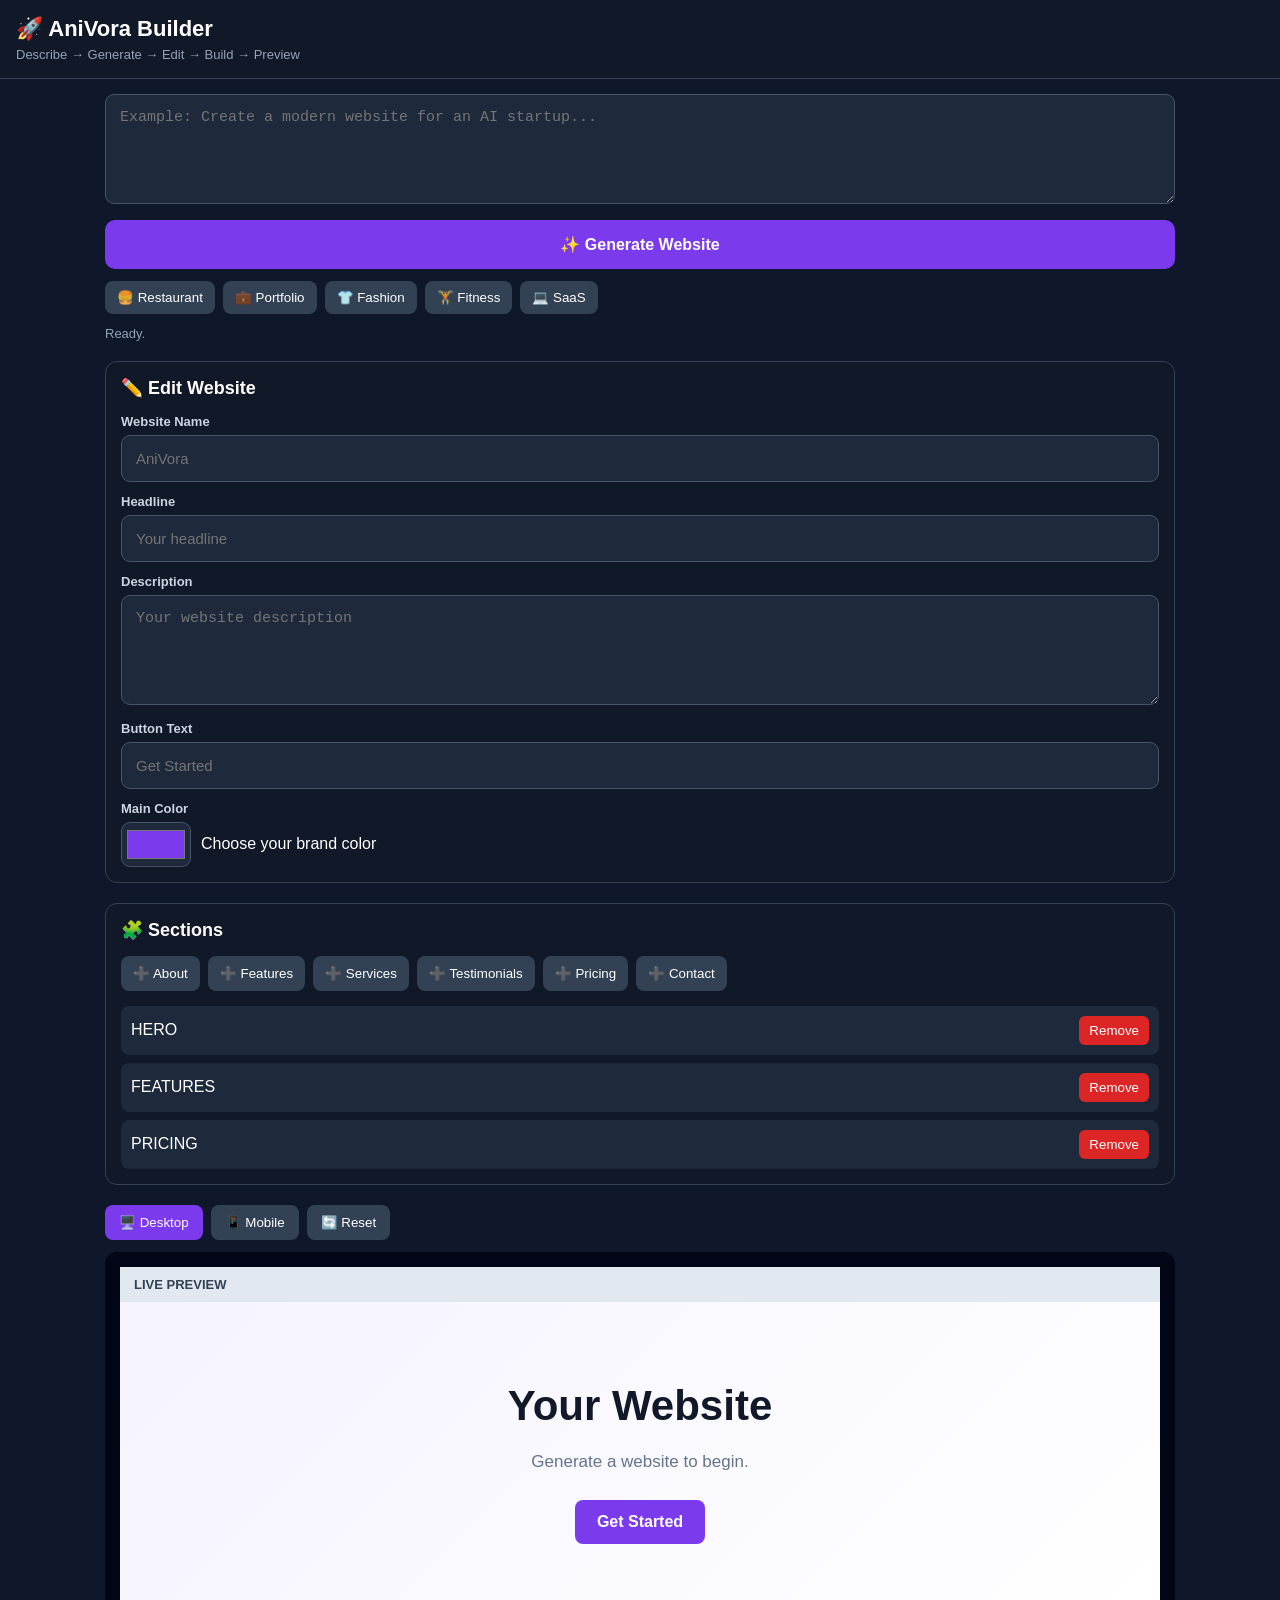
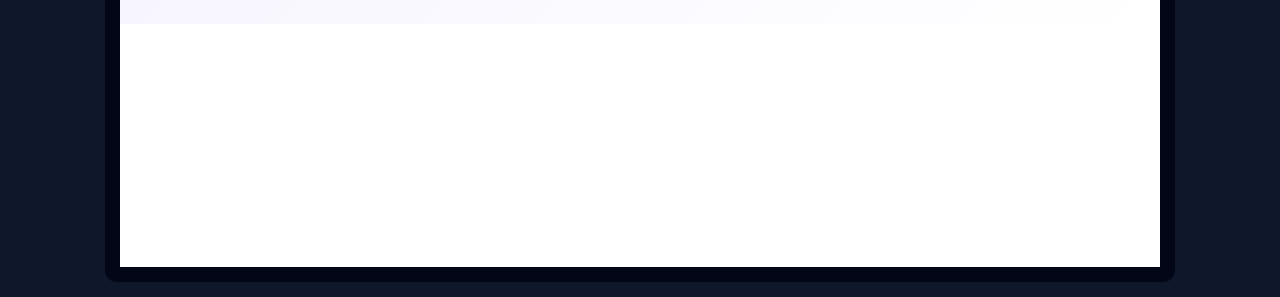
==== commit 9055e745: "Create anivora.html" ====
--- a/anivora.html
+++ b/anivora.html
@@ -1,1233 +1,1397 @@
 <!DOCTYPE html>
 <html lang="en">
 <head>
-    <meta charset="UTF-8">
-    <meta name="viewport" content="width=device-width, initial-scale=1.0">
-    <title>AniVora Builder</title>
-
-    <style>
-        * {
-            box-sizing: border-box;
-            margin: 0;
-            padding: 0;
-        }
-
-        body {
-            font-family: Arial, sans-serif;
-            background: #0b0b12;
-            color: #ffffff;
-            min-height: 100vh;
-        }
-
-        header {
-            padding: 18px;
-            border-bottom: 1px solid #252535;
-            background: #10101a;
-        }
-
-        .logo {
-            font-size: 22px;
-            font-weight: bold;
-            color: #8b5cf6;
-        }
-
-        .app {
-            display: flex;
-            min-height: calc(100vh - 65px);
-        }
-
-        .sidebar {
-            width: 330px;
-            padding: 20px;
-            background: #10101a;
-            border-right: 1px solid #252535;
-            overflow-y: auto;
-        }
-
-        .sidebar h2 {
-            margin-bottom: 10px;
-        }
-
-        .sidebar p {
-            color: #9999aa;
-            font-size: 14px;
-            margin-bottom: 15px;
-            line-height: 1.5;
-        }
-
-        textarea {
-            width: 100%;
-            min-height: 140px;
-            resize: vertical;
-            background: #181824;
-            color: white;
-            border: 1px solid #303044;
-            border-radius: 10px;
-            padding: 13px;
-            outline: none;
-            font-size: 14px;
-        }
-
-        textarea:focus,
-        input:focus {
-            border-color: #8b5cf6;
-        }
-
-        button {
-            cursor: pointer;
-            border: none;
-        }
-
-        .generate-btn {
-            width: 100%;
-            margin-top: 12px;
-            padding: 14px;
-            border-radius: 10px;
-            background: #8b5cf6;
-            color: white;
-            font-size: 15px;
-            font-weight: bold;
-        }
-
-        .generate-btn:hover {
-            background: #7c3aed;
-        }
-
-        .generate-btn:disabled {
-            opacity: 0.6;
-            cursor: not-allowed;
-        }
-
-        .examples {
-            margin-top: 22px;
-        }
-
-        .examples h3,
-        .editor h3,
-        .sections h3 {
-            font-size: 14px;
-            margin-bottom: 10px;
-        }
-
-        .example-buttons {
-            display: grid;
-            grid-template-columns: 1fr 1fr;
-            gap: 8px;
-        }
-
-        .example-buttons button {
-            padding: 10px;
-            border-radius: 8px;
-            background: #1b1b29;
-            color: #ddd;
-            border: 1px solid #2c2c3c;
-        }
-
-        .example-buttons button:hover {
-            background: #252538;
-        }
-
-        .editor {
-            margin-top: 25px;
-        }
-
-        .field {
-            margin-bottom: 12px;
-        }
-
-        .field label {
-            display: block;
-            font-size: 12px;
-            color: #aaaabb;
-            margin-bottom: 5px;
-        }
-
-        input {
-            width: 100%;
-            padding: 11px;
-            border-radius: 8px;
-            border: 1px solid #303044;
-            background: #181824;
-            color: white;
-            outline: none;
-        }
-
-        .color-row {
-            display: flex;
-            gap: 10px;
-        }
-
-        input[type="color"] {
-            width: 55px;
-            padding: 3px;
-            height: 40px;
-        }
-
-        .sections {
-            margin-top: 25px;
-        }
-
-        .section-buttons {
-            display: grid;
-            grid-template-columns: 1fr 1fr;
-            gap: 7px;
-        }
-
-        .section-buttons button {
-            padding: 9px;
-            border-radius: 8px;
-            background: #1b1b29;
-            color: white;
-            border: 1px solid #303044;
-        }
-
-        .section-buttons button:hover {
-            background: #252538;
-        }
-
-        .section-list {
-            margin-top: 12px;
-        }
-
-        .section-item {
-            display: flex;
-            justify-content: space-between;
-            align-items: center;
-            padding: 9px;
-            margin-bottom: 6px;
-            background: #181824;
-            border-radius: 8px;
-            font-size: 13px;
-        }
-
-        .remove-section {
-            background: #3a1d25;
-            color: #ff8c9a;
-            padding: 5px 8px;
-            border-radius: 6px;
-        }
-
-        .workspace {
-            flex: 1;
-            padding: 20px;
-            min-width: 0;
-        }
-
-        .workspace-top {
-            display: flex;
-            justify-content: space-between;
-            align-items: center;
-            gap: 10px;
-            margin-bottom: 15px;
-            flex-wrap: wrap;
-        }
-
-        .workspace-top h2 {
-            font-size: 18px;
-        }
-
-        .preview-controls {
-            display: flex;
-            gap: 7px;
-        }
-
-        .preview-controls button {
-            padding: 8px 12px;
-            border-radius: 7px;
-            background: #1b1b29;
-            color: white;
-            border: 1px solid #303044;
-        }
-
-        .preview-controls button.active {
-            background: #8b5cf6;
-            border-color: #8b5cf6;
-        }
-
-        .preview-area {
-            background: #161620;
-            border: 1px solid #29293a;
-            border-radius: 12px;
-            min-height: 700px;
-            padding: 20px;
-            display: flex;
-            justify-content: center;
-            overflow: auto;
-        }
-
-        .preview-frame {
-            width: 100%;
-            max-width: 1100px;
-            min-height: 650px;
-            background: white;
-            color: #111;
-            border-radius: 8px;
-            overflow: hidden;
-            transition: width 0.3s ease;
-        }
-
-        .preview-frame.mobile {
-            width: 390px;
-        }
-
-        /* Generated website */
-
-        .site-nav {
-            display: flex;
-            justify-content: space-between;
-            align-items: center;
-            padding: 20px 35px;
-            border-bottom: 1px solid #eee;
-        }
-
-        .site-logo {
-            font-size: 20px;
-            font-weight: bold;
-        }
-
-        .site-nav-links {
-            display: flex;
-            gap: 20px;
-            font-size: 14px;
-        }
-
-        .site-hero {
-            padding: 90px 35px;
-            text-align: center;
-        }
-
-        .site-hero h1 {
-            font-size: 52px;
-            line-height: 1.1;
-            margin-bottom: 20px;
-        }
-
-        .site-hero p {
-            max-width: 650px;
-            margin: 0 auto 25px;
-            color: #666;
-            line-height: 1.7;
-        }
-
-        .site-button {
-            display: inline-block;
-            padding: 13px 22px;
-            color: white;
-            border-radius: 7px;
-            text-decoration: none;
-            font-weight: bold;
-        }
-
-        .site-section {
-            padding: 70px 35px;
-        }
-
-        .site-section h2 {
-            text-align: center;
-            margin-bottom: 35px;
-            font-size: 32px;
-        }
-
-        .site-grid {
-            display: grid;
-            grid-template-columns: repeat(3, 1fr);
-            gap: 20px;
-            max-width: 1000px;
-            margin: auto;
-        }
-
-        .site-card {
-            padding: 25px;
-            border: 1px solid #eee;
-            border-radius: 10px;
-            background: #fafafa;
-        }
-
-        .site-card h3 {
-            margin-bottom: 10px;
-        }
-
-        .site-card p {
-            color: #666;
-            line-height: 1.6;
-        }
-
-        .site-footer {
-            padding: 30px;
-            text-align: center;
-            background: #111;
-            color: #aaa;
-        }
-
-        @media (max-width: 850px) {
-            .app {
-                flex-direction: column;
-            }
-
-            .sidebar {
-                width: 100%;
-                border-right: none;
-                border-bottom: 1px solid #252535;
-            }
-
-            .site-hero h1 {
-                font-size: 38px;
-            }
-
-            .site-grid {
-                grid-template-columns: 1fr;
-            }
-        }
-    </style>
+<meta charset="UTF-8">
+<meta name="viewport" content="width=device-width, initial-scale=1.0">
+
+<title>AniVora Builder</title>
+
+<style>
+
+* {
+  box-sizing: border-box;
+}
+
+body {
+  margin: 0;
+  font-family: Arial, sans-serif;
+  background: #0f172a;
+  color: white;
+}
+
+.builder-header {
+  padding: 16px;
+  background: #111827;
+  border-bottom: 1px solid #334155;
+}
+
+.builder-header h1 {
+  margin: 0;
+  font-size: 22px;
+}
+
+.builder-header p {
+  margin: 5px 0 0;
+  color: #94a3b8;
+  font-size: 13px;
+}
+
+.builder {
+  max-width: 1100px;
+  margin: auto;
+  padding: 15px;
+}
+
+textarea,
+input {
+  width: 100%;
+  padding: 14px;
+  border-radius: 9px;
+  border: 1px solid #475569;
+  background: #1e293b;
+  color: white;
+  font-size: 15px;
+  outline: none;
+}
+
+textarea {
+  min-height: 110px;
+  resize: vertical;
+}
+
+label {
+  display: block;
+  margin-top: 12px;
+  margin-bottom: 6px;
+  color: #cbd5e1;
+  font-size: 13px;
+  font-weight: bold;
+}
+
+.generate {
+  width: 100%;
+  margin-top: 12px;
+  padding: 15px;
+  border: none;
+  border-radius: 10px;
+  background: #7c3aed;
+  color: white;
+  font-size: 16px;
+  font-weight: bold;
+}
+
+.examples {
+  display: flex;
+  gap: 8px;
+  flex-wrap: wrap;
+  margin-top: 12px;
+}
+
+.example {
+  border: none;
+  padding: 9px 12px;
+  border-radius: 8px;
+  background: #334155;
+  color: white;
+}
+
+.status {
+  margin-top: 12px;
+  color: #94a3b8;
+  font-size: 13px;
+}
+
+/* EDITOR */
+
+.editor {
+  margin-top: 20px;
+  padding: 15px;
+  background: #111827;
+  border: 1px solid #334155;
+  border-radius: 12px;
+}
+
+.editor h2 {
+  margin-top: 0;
+  font-size: 18px;
+}
+
+.color-row {
+  display: flex;
+  gap: 10px;
+  align-items: center;
+}
+
+.color-row input {
+  height: 45px;
+  padding: 3px;
+  width: 70px;
+}
+
+/* SECTION MANAGER */
+
+.section-manager {
+  margin-top: 20px;
+  padding: 15px;
+  background: #111827;
+  border: 1px solid #334155;
+  border-radius: 12px;
+}
+
+.section-manager h2 {
+  margin-top: 0;
+  font-size: 18px;
+}
+
+.section-buttons {
+  display: flex;
+  flex-wrap: wrap;
+  gap: 8px;
+}
+
+.section-buttons button {
+  padding: 10px 12px;
+  border: none;
+  border-radius: 8px;
+  background: #334155;
+  color: white;
+}
+
+.current-sections {
+  margin-top: 15px;
+}
+
+.section-item {
+  display: flex;
+  justify-content: space-between;
+  align-items: center;
+  gap: 10px;
+  padding: 10px;
+  margin-top: 8px;
+  background: #1e293b;
+  border-radius: 8px;
+}
+
+.section-item button {
+  border: none;
+  border-radius: 6px;
+  padding: 7px 10px;
+  background: #dc2626;
+  color: white;
+}
+
+/* PREVIEW CONTROLS */
+
+.preview-controls {
+  display: flex;
+  gap: 8px;
+  margin-top: 20px;
+  flex-wrap: wrap;
+}
+
+.preview-controls button {
+  padding: 10px 14px;
+  border: none;
+  border-radius: 8px;
+  background: #334155;
+  color: white;
+}
+
+.preview-controls button.active {
+  background: #7c3aed;
+}
+
+/* PREVIEW */
+
+.preview-wrapper {
+  margin-top: 12px;
+  background: #020617;
+  border-radius: 12px;
+  padding: 15px;
+  overflow: auto;
+}
+
+.preview-box {
+  background: white;
+  margin: auto;
+  transition: width 0.3s ease;
+  min-height: 600px;
+  color: #111827;
+}
+
+.preview-box.desktop {
+  width: 100%;
+}
+
+.preview-box.mobile {
+  width: 390px;
+  max-width: 100%;
+}
+
+.preview-bar {
+  padding: 10px 14px;
+  background: #e2e8f0;
+  color: #334155;
+  font-size: 13px;
+  font-weight: bold;
+}
+
+/* WEBSITE */
+
+#website {
+  background: white;
+  color: #111827;
+}
+
+.site-nav {
+  display: flex;
+  justify-content: space-between;
+  align-items: center;
+  padding: 20px 6%;
+  border-bottom: 1px solid #e5e7eb;
+}
+
+.logo {
+  font-size: 20px;
+  font-weight: bold;
+}
+
+.nav-links {
+  display: flex;
+  gap: 18px;
+  font-size: 14px;
+}
+
+.hero {
+  text-align: center;
+  padding: 80px 20px;
+  background: linear-gradient(135deg, #f5f3ff, #ffffff);
+}
+
+.hero h1 {
+  font-size: 42px;
+  margin: 0 auto 18px;
+  max-width: 700px;
+}
+
+.hero p {
+  max-width: 600px;
+  margin: auto;
+  color: #64748b;
+  font-size: 17px;
+  line-height: 1.6;
+}
+
+.hero-button {
+  display: inline-block;
+  margin-top: 25px;
+  padding: 13px 22px;
+  background: var(--main-color, #7c3aed);
+  color: white;
+  border-radius: 8px;
+  font-weight: bold;
+}
+
+.section {
+  padding: 60px 6%;
+}
+
+.section-title {
+  text-align: center;
+  font-size: 28px;
+  margin-bottom: 35px;
+}
+
+.features,
+.services,
+.testimonials {
+  display: grid;
+  grid-template-columns: repeat(3, 1fr);
+  gap: 20px;
+}
+
+.feature,
+.service,
+.testimonial {
+  padding: 25px;
+  border: 1px solid #e5e7eb;
+  border-radius: 12px;
+  background: white;
+}
+
+.feature p,
+.service p,
+.testimonial p {
+  color: #64748b;
+  line-height: 1.5;
+}
+
+.about {
+  background: #f8fafc;
+}
+
+.about-content {
+  max-width: 700px;
+  margin: auto;
+  text-align: center;
+  color: #64748b;
+  line-height: 1.7;
+}
+
+.pricing {
+  text-align: center;
+  background: #f8fafc;
+}
+
+.price {
+  font-size: 40px;
+  font-weight: bold;
+}
+
+.contact {
+  text-align: center;
+}
+
+.contact-box {
+  max-width: 500px;
+  margin: auto;
+}
+
+.site-footer {
+  padding: 30px;
+  text-align: center;
+  background: #111827;
+  color: white;
+}
+
+@media (max-width: 650px) {
+
+  .nav-links {
+    display: none;
+  }
+
+  .hero {
+    padding: 60px 20px;
+  }
+
+  .hero h1 {
+    font-size: 32px;
+  }
+
+  .features,
+  .services,
+  .testimonials {
+    grid-template-columns: 1fr;
+  }
+
+}
+
+</style>
 </head>
 
 <body>
 
-<header>
-    <div class="logo">AniVora Builder</div>
+<header class="builder-header">
+
+  <h1>🚀 AniVora Builder</h1>
+
+  <p>
+    Describe → Generate → Edit → Build → Preview
+  </p>
+
 </header>
 
-<div class="app">
-
-    <aside class="sidebar">
-
-        <h2>Build a Website</h2>
-
-        <p>
-            Describe the website or app you want AniVora to build.
-        </p>
-
-        <textarea
-            id="prompt"
-            placeholder="Example: Build a luxury restaurant website with a black and gold design, menu, reservations, reviews and location..."
-        ></textarea>
-
-        <button class="generate-btn" onclick="generateWebsite()">
-            Generate Website
-        </button>
-
-        <div class="examples">
-            <h3>Examples</h3>
-
-            <div class="example-buttons">
-                <button onclick="useExample('restaurant')">Restaurant</button>
-                <button onclick="useExample('portfolio')">Portfolio</button>
-                <button onclick="useExample('fashion')">Fashion</button>
-                <button onclick="useExample('fitness')">Fitness</button>
-                <button onclick="useExample('saas')">SaaS</button>
-            </div>
-        </div>
-
-        <div class="editor">
-
-            <h3>Website Editor</h3>
-
-            <div class="field">
-                <label>Website Name</label>
-                <input id="siteName" value="AniVora">
-            </div>
-
-            <div class="field">
-                <label>Headline</label>
-                <input id="headline" value="Build Something Amazing">
-            </div>
-
-            <div class="field">
-                <label>Description</label>
-                <input id="description" value="Create beautiful websites with AniVora.">
-            </div>
-
-            <div class="field">
-                <label>Button Text</label>
-                <input id="buttonText" value="Get Started">
-            </div>
-
-            <div class="field">
-                <label>Main Color</label>
-
-                <div class="color-row">
-                    <input type="color" id="mainColor" value="#8b5cf6">
-                </div>
-            </div>
-
-        </div>
-
-        <div class="sections">
-
-            <h3>Sections</h3>
-
-            <div class="section-buttons">
-                <button onclick="addSection('about')">+ About</button>
-                <button onclick="addSection('features')">+ Features</button>
-                <button onclick="addSection('services')">+ Services</button>
-                <button onclick="addSection('testimonials')">+ Reviews</button>
-                <button onclick="addSection('pricing')">+ Pricing</button>
-                <button onclick="addSection('contact')">+ Contact</button>
-            </div>
-
-            <div class="section-list" id="sectionList"></div>
-
-        </div>
-
-    </aside>
-
-    <main class="workspace">
-
-        <div class="workspace-top">
-
-            <h2>Live Preview</h2>
-
-            <div class="preview-controls">
-
-                <button
-                    id="desktopBtn"
-                    class="active"
-                    onclick="setDesktop()"
-                >
-                    Desktop
-                </button>
-
-                <button
-                    id="mobileBtn"
-                    onclick="setMobile()"
-                >
-                    Mobile
-                </button>
-
-                <button onclick="resetWebsite()">
-                    Reset
-                </button>
-
-            </div>
-
-        </div>
-
-        <div class="preview-area">
-
-            <div
-                class="preview-frame"
-                id="previewFrame"
-            ></div>
-
-        </div>
-
-    </main>
-
-</div>
+
+<div class="builder">
+
+<textarea
+id="prompt"
+placeholder="Example: Create a modern website for an AI startup..."
+></textarea>
+
+
+<button
+class="generate"
+onclick="generateWebsite()"
+>
+✨ Generate Website
+</button>
+
+
+<div class="examples">
+
+<button class="example"
+onclick="useExample('restaurant')">
+🍔 Restaurant
+</button>
+
+<button class="example"
+onclick="useExample('portfolio')">
+💼 Portfolio
+</button>
+
+<button class="example"
+onclick="useExample('fashion')">
+👕 Fashion
+</button>
+
+<button class="example"
+onclick="useExample('fitness')">
+🏋️ Fitness
+</button>
+
+<button class="example"
+onclick="useExample('saas')">
+💻 SaaS
+</button>
+
+</div>
+
+
+<div
+class="status"
+id="status">
+Ready.
+</div>
+
+
+<!-- EDITOR -->
+
+<div class="editor">
+
+<h2>✏️ Edit Website</h2>
+
+
+<label>
+Website Name
+</label>
+
+<input
+id="editName"
+placeholder="AniVora"
+oninput="updateWebsite()"
+>
+
+
+<label>
+Headline
+</label>
+
+<input
+id="editHeadline"
+placeholder="Your headline"
+oninput="updateWebsite()"
+>
+
+
+<label>
+Description
+</label>
+
+<textarea
+id="editDescription"
+placeholder="Your website description"
+oninput="updateWebsite()"
+></textarea>
+
+
+<label>
+Button Text
+</label>
+
+<input
+id="editButton"
+placeholder="Get Started"
+oninput="updateWebsite()"
+>
+
+
+<label>
+Main Color
+</label>
+
+<div class="color-row">
+
+<input
+id="editColor"
+type="color"
+value="#7c3aed"
+oninput="updateWebsite()"
+>
+
+<span>
+Choose your brand color
+</span>
+
+</div>
+
+</div>
+
+
+<!-- SECTION MANAGER -->
+
+<div class="section-manager">
+
+<h2>
+🧩 Sections
+</h2>
+
+<div class="section-buttons">
+
+<button onclick="addSection('about')">
+➕ About
+</button>
+
+<button onclick="addSection('features')">
+➕ Features
+</button>
+
+<button onclick="addSection('services')">
+➕ Services
+</button>
+
+<button onclick="addSection('testimonials')">
+➕ Testimonials
+</button>
+
+<button onclick="addSection('pricing')">
+➕ Pricing
+</button>
+
+<button onclick="addSection('contact')">
+➕ Contact
+</button>
+
+</div>
+
+
+<div
+id="currentSections"
+class="current-sections">
+</div>
+
+</div>
+
+
+<!-- PREVIEW CONTROLS -->
+
+<div class="preview-controls">
+
+<button
+id="desktopButton"
+class="active"
+onclick="setDesktop()">
+🖥️ Desktop
+</button>
+
+<button
+id="mobileButton"
+onclick="setMobile()">
+📱 Mobile
+</button>
+
+<button
+onclick="resetWebsite()">
+🔄 Reset
+</button>
+
+</div>
+
+
+<!-- PREVIEW -->
+
+<div class="preview-wrapper">
+
+<div
+id="previewBox"
+class="preview-box desktop">
+
+<div class="preview-bar">
+LIVE PREVIEW
+</div>
+
+<div id="website">
+
+<section class="hero">
+
+<h1>
+Your Website
+</h1>
+
+<p>
+Generate a website to begin.
+</p>
+
+<div class="hero-button">
+Get Started
+</div>
+
+</section>
+
+</div>
+
+</div>
+
+</div>
+
+</div>
+
 
 <script>
 
 let sections = [
-    "hero",
-    "features",
-    "pricing"
+  "hero",
+  "features",
+  "pricing"
 ];
 
 
-/* =========================
-   EXAMPLES
-========================= */
+/* EXAMPLES */
 
 function useExample(type) {
 
-    const prompt = document.getElementById("prompt");
-
-    if (type === "restaurant") {
-        prompt.value =
-            "Build a luxury restaurant website with a black and gold design, menu, reservations, customer reviews and location.";
-    }
-
-    if (type === "portfolio") {
-        prompt.value =
-            "Build a modern developer portfolio with a dark futuristic design, projects, skills, GitHub links and contact section.";
-    }
-
-    if (type === "fashion") {
-        prompt.value =
-            "Build a luxury fashion brand website with a premium editorial design, products, collections and newsletter.";
-    }
-
-    if (type === "fitness") {
-        prompt.value =
-            "Build a fitness website with workout programs, trainers, pricing, testimonials and a contact section.";
-    }
-
-    if (type === "saas") {
-        prompt.value =
-            "Build a modern SaaS landing page with features, pricing, testimonials, FAQ and a strong call to action.";
-    }
-
-}
-
-
-/* =========================
-   AI BACKEND CONNECTION
-========================= */
-
-async function generateWebsite() {
-
-    const prompt =
-        document.getElementById("prompt").value.trim();
-
-    if (!prompt) {
-
-        alert(
-            "Describe the website you want to build."
-        );
-
-        return;
-    }
-
-    const button =
-        document.querySelector(".generate-btn");
-
-    if (button) {
-
-        button.disabled = true;
-
-        button.textContent =
-            "Connecting to AniVora AI...";
-
-    }
-
-    try {
-
-        const response = await fetch(
-            "/api/generate",
-            {
-                method: "POST",
-
-                headers: {
-                    "Content-Type": "application/json"
-                },
-
-                body: JSON.stringify({
-                    prompt: prompt
-                })
-            }
-        );
-
-        const data =
-            await response.json();
-
-        if (!response.ok) {
-
-            throw new Error(
-                data.error ||
-                "Generation failed."
-            );
-
-        }
-
-        console.log(
-            "AniVora AI response:",
-            data
-        );
-
-        alert(
-            "Backend connected successfully!\n\n" +
-            "Your prompt:\n" +
-            data.prompt
-        );
-
-    } catch (error) {
-
-        console.error(error);
-
-        alert(
-            "AniVora could not connect to the AI backend.\n\n" +
-            error.message
-        );
-
-    } finally {
-
-        if (button) {
-
-            button.disabled = false;
-
-            button.textContent =
-                "Generate Website";
-
-        }
-
-    }
-
-}
-
-
-/* =========================
-   ADD SECTION
-========================= */
+const prompt =
+document.getElementById("prompt");
+
+
+if (type === "restaurant") {
+
+prompt.value =
+"Create a modern restaurant website.";
+
+}
+
+if (type === "portfolio") {
+
+prompt.value =
+"Create a developer portfolio website.";
+
+}
+
+if (type === "fashion") {
+
+prompt.value =
+"Create a modern fashion store.";
+
+}
+
+if (type === "fitness") {
+
+prompt.value =
+"Create a modern fitness gym.";
+
+}
+
+if (type === "saas") {
+
+prompt.value =
+"Create a SaaS website for an AI startup.";
+
+}
+
+}
+
+
+/* GENERATE */
+
+function generateWebsite() {
+
+const prompt =
+document.getElementById("prompt").value.trim();
+
+const status =
+document.getElementById("status");
+
+
+if (!prompt) {
+
+status.innerText =
+"⚠️ Describe your website first.";
+
+return;
+
+}
+
+
+const text =
+prompt.toLowerCase();
+
+
+let name = "AniVora";
+
+let title = "Welcome to Our Website";
+
+let description =
+"A modern website generated by AniVora.";
+
+let button = "Get Started";
+
+
+if (
+text.includes("restaurant") ||
+text.includes("food")
+) {
+
+name = "Taste";
+
+title =
+"Taste Something Amazing";
+
+description =
+"Discover delicious meals and unforgettable flavors.";
+
+button =
+"View Our Menu";
+
+}
+
+
+else if (
+text.includes("portfolio") ||
+text.includes("developer")
+) {
+
+name = "Portfolio";
+
+title =
+"Building Digital Experiences";
+
+description =
+"Explore my projects, skills and experience.";
+
+button =
+"View My Work";
+
+}
+
+
+else if (
+text.includes("fashion") ||
+text.includes("clothing")
+) {
+
+name = "Style";
+
+title =
+"Define Your Style";
+
+description =
+"Discover modern fashion designed for people who want to stand out.";
+
+button =
+"Shop Collection";
+
+}
+
+
+else if (
+text.includes("fitness") ||
+text.includes("gym")
+) {
+
+name = "FitZone";
+
+title =
+"Become Stronger";
+
+description =
+"Train smarter and achieve your fitness goals.";
+
+button =
+"Join Now";
+
+}
+
+
+else if (
+text.includes("saas") ||
+text.includes("software") ||
+text.includes("app") ||
+text.includes("ai")
+) {
+
+name = "Nova";
+
+title =
+"The Smarter Way to Work";
+
+description =
+"Powerful software that helps people work faster and smarter.";
+
+button =
+"Start Free";
+
+}
+
+
+/* EDIT VALUES */
+
+document.getElementById("editName").value =
+name;
+
+document.getElementById("editHeadline").value =
+title;
+
+document.getElementById("editDescription").value =
+description;
+
+document.getElementById("editButton").value =
+button;
+
+
+updateWebsite();
+
+status.innerText =
+"✅ Website generated successfully.";
+
+}
+
+
+/* ADD SECTION */
 
 function addSection(type) {
 
-    if (sections.includes(type)) {
-
-        alert(
-            "This section is already on the website."
-        );
-
-        return;
-    }
-
-    sections.push(type);
-
-    updateSectionList();
-
-    updateWebsite();
-
-}
-
-
-/* =========================
-   REMOVE SECTION
-========================= */
+if (sections.includes(type)) {
+
+document.getElementById("status").innerText =
+"⚠️ That section is already on the page.";
+
+return;
+
+}
+
+sections.push(type);
+
+updateWebsite();
+
+document.getElementById("status").innerText =
+"✅ Section added.";
+
+}
+
+
+/* REMOVE SECTION */
 
 function removeSection(type) {
 
-    sections =
-        sections.filter(
-            section => section !== type
-        );
-
-    updateSectionList();
-
-    updateWebsite();
-
-}
-
-
-/* =========================
-   SECTION LIST
-========================= */
+sections =
+sections.filter(
+section => section !== type
+);
+
+updateWebsite();
+
+document.getElementById("status").innerText =
+"🗑️ Section removed.";
+
+}
+
+
+/* SECTION LIST */
 
 function updateSectionList() {
 
-    const list =
-        document.getElementById("sectionList");
-
-    list.innerHTML = "";
-
-    sections.forEach(section => {
-
-        const item =
-            document.createElement("div");
-
-        item.className =
-            "section-item";
-
-        const name =
-            section.charAt(0).toUpperCase() +
-            section.slice(1);
-
-        item.innerHTML = `
-            <span>${name}</span>
-
-            ${
-                section !== "hero"
-                ? `<button
-                    class="remove-section"
-                    onclick="removeSection('${section}')"
-                   >
-                    Remove
-                   </button>`
-                : ""
-            }
-        `;
-
-        list.appendChild(item);
-
-    });
-
-}
-
-
-/* =========================
-   WEBSITE RENDERER
-========================= */
+const container =
+document.getElementById("currentSections");
+
+container.innerHTML = "";
+
+
+sections.forEach(section => {
+
+const item =
+document.createElement("div");
+
+item.className =
+"section-item";
+
+
+const label =
+document.createElement("span");
+
+label.innerText =
+section.toUpperCase();
+
+
+const remove =
+document.createElement("button");
+
+remove.innerText =
+"Remove";
+
+remove.onclick =
+function() {
+
+removeSection(section);
+
+};
+
+
+item.appendChild(label);
+
+item.appendChild(remove);
+
+container.appendChild(item);
+
+});
+
+}
+
+
+/* UPDATE WEBSITE */
 
 function updateWebsite() {
 
-    const name =
-        document.getElementById("siteName").value;
-
-    const headline =
-        document.getElementById("headline").value;
-
-    const description =
-        document.getElementById("description").value;
-
-    const buttonText =
-        document.getElementById("buttonText").value;
-
-    const color =
-        document.getElementById("mainColor").value;
-
-    const preview =
-        document.getElementById("previewFrame");
-
-    let html = `
-
-        <nav class="site-nav">
-
-            <div class="site-logo">
-                ${name}
-            </div>
-
-            <div class="site-nav-links">
-                <span>Home</span>
-                <span>About</span>
-                <span>Services</span>
-                <span>Contact</span>
-            </div>
-
-        </nav>
-
-    `;
-
-
-    sections.forEach(section => {
-
-        if (section === "hero") {
-
-            html += `
-
-                <section class="site-hero">
-
-                    <h1>
-                        ${headline}
-                    </h1>
-
-                    <p>
-                        ${description}
-                    </p>
-
-                    <a
-                        href="#"
-                        class="site-button"
-                        style="background:${color}"
-                    >
-                        ${buttonText}
-                    </a>
-
-                </section>
-
-            `;
-
-        }
-
-
-        if (section === "about") {
-
-            html += `
-
-                <section class="site-section">
-
-                    <h2>About Us</h2>
-
-                    <div
-                        style="
-                            max-width:700px;
-                            margin:auto;
-                            text-align:center;
-                            line-height:1.8;
-                            color:#666;
-                        "
-                    >
-                        We create meaningful experiences
-                        through thoughtful design,
-                        technology and innovation.
-                    </div>
-
-                </section>
-
-            `;
-
-        }
-
-
-        if (section === "features") {
-
-            html += `
-
-                <section class="site-section">
-
-                    <h2>Features</h2>
-
-                    <div class="site-grid">
-
-                        <div class="site-card">
-                            <h3>Powerful</h3>
-                            <p>
-                                Everything you need
-                                to build something great.
-                            </p>
-                        </div>
-
-                        <div class="site-card">
-                            <h3>Beautiful</h3>
-                            <p>
-                                Modern designs created
-                                for today's users.
-                            </p>
-                        </div>
-
-                        <div class="site-card">
-                            <h3>Simple</h3>
-                            <p>
-                                Easy to use and designed
-                                to save you time.
-                            </p>
-                        </div>
-
-                    </div>
-
-                </section>
-
-            `;
-
-        }
-
-
-        if (section === "services") {
-
-            html += `
-
-                <section class="site-section">
-
-                    <h2>Our Services</h2>
-
-                    <div class="site-grid">
-
-                        <div class="site-card">
-                            <h3>Web Design</h3>
-                            <p>
-                                Beautiful websites
-                                built for your brand.
-                            </p>
-                        </div>
-
-                        <div class="site-card">
-                            <h3>Development</h3>
-                            <p>
-                                Fast and responsive
-                                digital experiences.
-                            </p>
-                        </div>
-
-                        <div class="site-card">
-                            <h3>Consulting</h3>
-                            <p>
-                                Strategy and technology
-                                guidance for your business.
-                            </p>
-                        </div>
-
-                    </div>
-
-                </section>
-
-            `;
-
-        }
-
-
-        if (section === "testimonials") {
-
-            html += `
-
-                <section class="site-section">
-
-                    <h2>What People Say</h2>
-
-                    <div class="site-grid">
-
-                        <div class="site-card">
-                            <p>
-                                "Amazing experience."
-                            </p>
-                            <br>
-                            <strong>Alex</strong>
-                        </div>
-
-                        <div class="site-card">
-                            <p>
-                                "Beautiful and simple."
-                            </p>
-                            <br>
-                            <strong>Jordan</strong>
-                        </div>
-
-                        <div class="site-card">
-                            <p>
-                                "Exactly what we needed."
-                            </p>
-                            <br>
-                            <strong>Taylor</strong>
-                        </div>
-
-                    </div>
-
-                </section>
-
-            `;
-
-        }
-
-
-        if (section === "pricing") {
-
-            html += `
-
-                <section class="site-section">
-
-                    <h2>Pricing</h2>
-
-                    <div class="site-grid">
-
-                        <div class="site-card">
-                            <h3>Starter</h3>
-                            <h2>$9</h2>
-                            <p>
-                                Perfect for getting started.
-                            </p>
-                        </div>
-
-                        <div class="site-card">
-                            <h3>Pro</h3>
-                            <h2>$29</h2>
-                            <p>
-                                For growing businesses.
-                            </p>
-                        </div>
-
-                        <div class="site-card">
-                            <h3>Business</h3>
-                            <h2>$79</h2>
-                            <p>
-                                For serious teams.
-                            </p>
-                        </div>
-
-                    </div>
-
-                </section>
-
-            `;
-
-        }
-
-
-        if (section === "contact") {
-
-            html += `
-
-                <section class="site-section">
-
-                    <h2>Contact Us</h2>
-
-                    <div
-                        style="
-                            max-width:500px;
-                            margin:auto;
-                        "
-                    >
-
-                        <input
-                            placeholder="Your Name"
-                            style="
-                                width:100%;
-                                padding:14px;
-                                margin-bottom:10px;
-                                border:1px solid #ddd;
-                                border-radius:7px;
-                            "
-                        >
-
-                        <input
-                            placeholder="Your Email"
-                            style="
-                                width:100%;
-                                padding:14px;
-                                margin-bottom:10px;
-                                border:1px solid #ddd;
-                                border-radius:7px;
-                            "
-                        >
-
-                        <textarea
-                            placeholder="Your Message"
-                            style="
-                                width:100%;
-                                height:120px;
-                                padding:14px;
-                                border:1px solid #ddd;
-                                border-radius:7px;
-                            "
-                        ></textarea>
-
-                        <br><br>
-
-                        <a
-                            href="#"
-                            class="site-button"
-                            style="background:${color}"
-                        >
-                            Send Message
-                        </a>
-
-                    </div>
-
-                </section>
-
-            `;
-
-        }
-
-    });
-
-
-    html += `
-
-        <footer class="site-footer">
-            © ${new Date().getFullYear()}
-            ${name}.
-            All rights reserved.
-        </footer>
-
-    `;
-
-
-    preview.innerHTML = html;
-
-}
-
-
-/* =========================
-   DESKTOP
-========================= */
+const name =
+document.getElementById("editName").value ||
+"AniVora";
+
+const title =
+document.getElementById("editHeadline").value ||
+"Your Website";
+
+const description =
+document.getElementById("editDescription").value ||
+"Your website description.";
+
+const button =
+document.getElementById("editButton").value ||
+"Get Started";
+
+const color =
+document.getElementById("editColor").value;
+
+
+let html = `
+
+<nav class="site-nav">
+
+<div class="logo">
+${name}
+</div>
+
+<div class="nav-links">
+
+<span>Home</span>
+<span>Features</span>
+<span>About</span>
+<span>Contact</span>
+
+</div>
+
+</nav>
+
+`;
+
+
+/* HERO */
+
+if (sections.includes("hero")) {
+
+html += `
+
+<section class="hero">
+
+<h1>
+${title}
+</h1>
+
+<p>
+${description}
+</p>
+
+<div class="hero-button">
+${button}
+</div>
+
+</section>
+
+`;
+
+}
+
+
+/* FEATURES */
+
+if (sections.includes("features")) {
+
+html += `
+
+<section class="section">
+
+<h2 class="section-title">
+Features
+</h2>
+
+<div class="features">
+
+<div class="feature">
+
+<h3>
+Powerful
+</h3>
+
+<p>
+Everything you need to get started.
+</p>
+
+</div>
+
+<div class="feature">
+
+<h3>
+Simple
+</h3>
+
+<p>
+Easy to understand and easy to use.
+</p>
+
+</div>
+
+<div class="feature">
+
+<h3>
+Modern
+</h3>
+
+<p>
+Designed for today's users.
+</p>
+
+</div>
+
+</div>
+
+</section>
+
+`;
+
+}
+
+
+/* ABOUT */
+
+if (sections.includes("about")) {
+
+html += `
+
+<section class="section about">
+
+<h2 class="section-title">
+About Us
+</h2>
+
+<div class="about-content">
+
+<p>
+We create useful digital experiences designed
+to help people and businesses grow.
+</p>
+
+</div>
+
+</section>
+
+`;
+
+}
+
+
+/* SERVICES */
+
+if (sections.includes("services")) {
+
+html += `
+
+<section class="section">
+
+<h2 class="section-title">
+Our Services
+</h2>
+
+<div class="services">
+
+<div class="service">
+
+<h3>
+Strategy
+</h3>
+
+<p>
+Professional solutions designed around your goals.
+</p>
+
+</div>
+
+<div class="service">
+
+<h3>
+Design
+</h3>
+
+<p>
+Beautiful experiences built for modern users.
+</p>
+
+</div>
+
+<div class="service">
+
+<h3>
+Development
+</h3>
+
+<p>
+Reliable technology built to grow with you.
+</p>
+
+</div>
+
+</div>
+
+</section>
+
+`;
+
+}
+
+
+/* TESTIMONIALS */
+
+if (sections.includes("testimonials")) {
+
+html += `
+
+<section class="section">
+
+<h2 class="section-title">
+What People Say
+</h2>
+
+<div class="testimonials">
+
+<div class="testimonial">
+
+<p>
+"An amazing experience from start to finish."
+</p>
+
+<strong>
+— Customer
+</strong>
+
+</div>
+
+<div class="testimonial">
+
+<p>
+"Simple, beautiful and easy to use."
+</p>
+
+<strong>
+— Customer
+</strong>
+
+</div>
+
+<div class="testimonial">
+
+<p>
+"Exactly what we needed."
+</p>
+
+<strong>
+— Customer
+</strong>
+
+</div>
+
+</div>
+
+</section>
+
+`;
+
+}
+
+
+/* PRICING */
+
+if (sections.includes("pricing")) {
+
+html += `
+
+<section class="section pricing">
+
+<h2 class="section-title">
+Simple Pricing
+</h2>
+
+<div class="price">
+$19
+</div>
+
+<p>
+Start today.
+</p>
+
+<div class="hero-button">
+${button}
+</div>
+
+</section>
+
+`;
+
+}
+
+
+/* CONTACT */
+
+if (sections.includes("contact")) {
+
+html += `
+
+<section class="section contact">
+
+<h2 class="section-title">
+Contact Us
+</h2>
+
+<div class="contact-box">
+
+<p>
+Ready to get started?
+</p>
+
+<div class="hero-button">
+Contact Us
+</div>
+
+</div>
+
+</section>
+
+`;
+
+}
+
+
+/* FOOTER */
+
+html += `
+
+<footer class="site-footer">
+
+Built with AniVora Builder 🚀
+
+</footer>
+
+`;
+
+
+const website =
+document.getElementById("website");
+
+
+website.innerHTML =
+html;
+
+
+website.style.setProperty(
+"--main-color",
+color
+);
+
+
+updateSectionList();
+
+}
+
+
+/* DESKTOP */
 
 function setDesktop() {
 
-    const frame =
-        document.getElementById("previewFrame");
-
-    frame.classList.remove("mobile");
-
-    document
-        .getElementById("desktopBtn")
-        .classList.add("active");
-
-    document
-        .getElementById("mobileBtn")
-        .classList.remove("active");
-
-}
-
-
-/* =========================
-   MOBILE
-========================= */
+const preview =
+document.getElementById("previewBox");
+
+preview.classList.remove("mobile");
+
+preview.classList.add("desktop");
+
+
+document.getElementById(
+"desktopButton"
+).classList.add("active");
+
+document.getElementById(
+"mobileButton"
+).classList.remove("active");
+
+}
+
+
+/* MOBILE */
 
 function setMobile() {
 
-    const frame =
-        document.getElementById("previewFrame");
-
-    frame.classList.add("mobile");
-
-    document
-        .getElementById("mobileBtn")
-        .classList.add("active");
-
-    document
-        .getElementById("desktopBtn")
-        .classList.remove("active");
-
-}
-
-
-/* =========================
-   RESET
-========================= */
+const preview =
+document.getElementById("previewBox");
+
+preview.classList.remove("desktop");
+
+preview.classList.add("mobile");
+
+
+document.getElementById(
+"mobileButton"
+).classList.add("active");
+
+document.getElementById(
+"desktopButton"
+).classList.remove("active");
+
+}
+
+
+/* RESET */
 
 function resetWebsite() {
 
-    document.getElementById("siteName").value =
-        "AniVora";
-
-    document.getElementById("headline").value =
-        "Build Something Amazing";
-
-    document.getElementById("description").value =
-        "Create beautiful websites with AniVora.";
-
-    document.getElementById("buttonText").value =
-        "Get Started";
-
-    document.getElementById("mainColor").value =
-        "#8b5cf6";
-
-    sections = [
-        "hero",
-        "features",
-        "pricing"
-    ];
-
-    updateSectionList();
-
-    updateWebsite();
-
-}
-
-
-/* =========================
-   LIVE EDITING
-========================= */
-
-document
-    .getElementById("siteName")
-    .addEventListener(
-        "input",
-        updateWebsite
-    );
-
-document
-    .getElementById("headline")
-    .addEventListener(
-        "input",
-        updateWebsite
-    );
-
-document
-    .getElementById("description")
-    .addEventListener(
-        "input",
-        updateWebsite
-    );
-
-document
-    .getElementById("buttonText")
-    .addEventListener(
-        "input",
-        updateWebsite
-    );
-
-document
-    .getElementById("mainColor")
-    .addEventListener(
-        "input",
-        updateWebsite
-    );
-
-
-/* =========================
-   INITIALIZE
-========================= */
+sections = [
+"hero",
+"features",
+"pricing"
+];
+
+
+document.getElementById("editName").value =
+"";
+
+document.getElementById("editHeadline").value =
+"";
+
+document.getElementById("editDescription").value =
+"";
+
+document.getElementById("editButton").value =
+"";
+
+
+updateWebsite();
+
+
+document.getElementById("status").innerText =
+"Preview reset.";
+
+}
+
+
+/* INITIALIZE */
 
 updateSectionList();
-
-updateWebsite();
 
 </script>
 
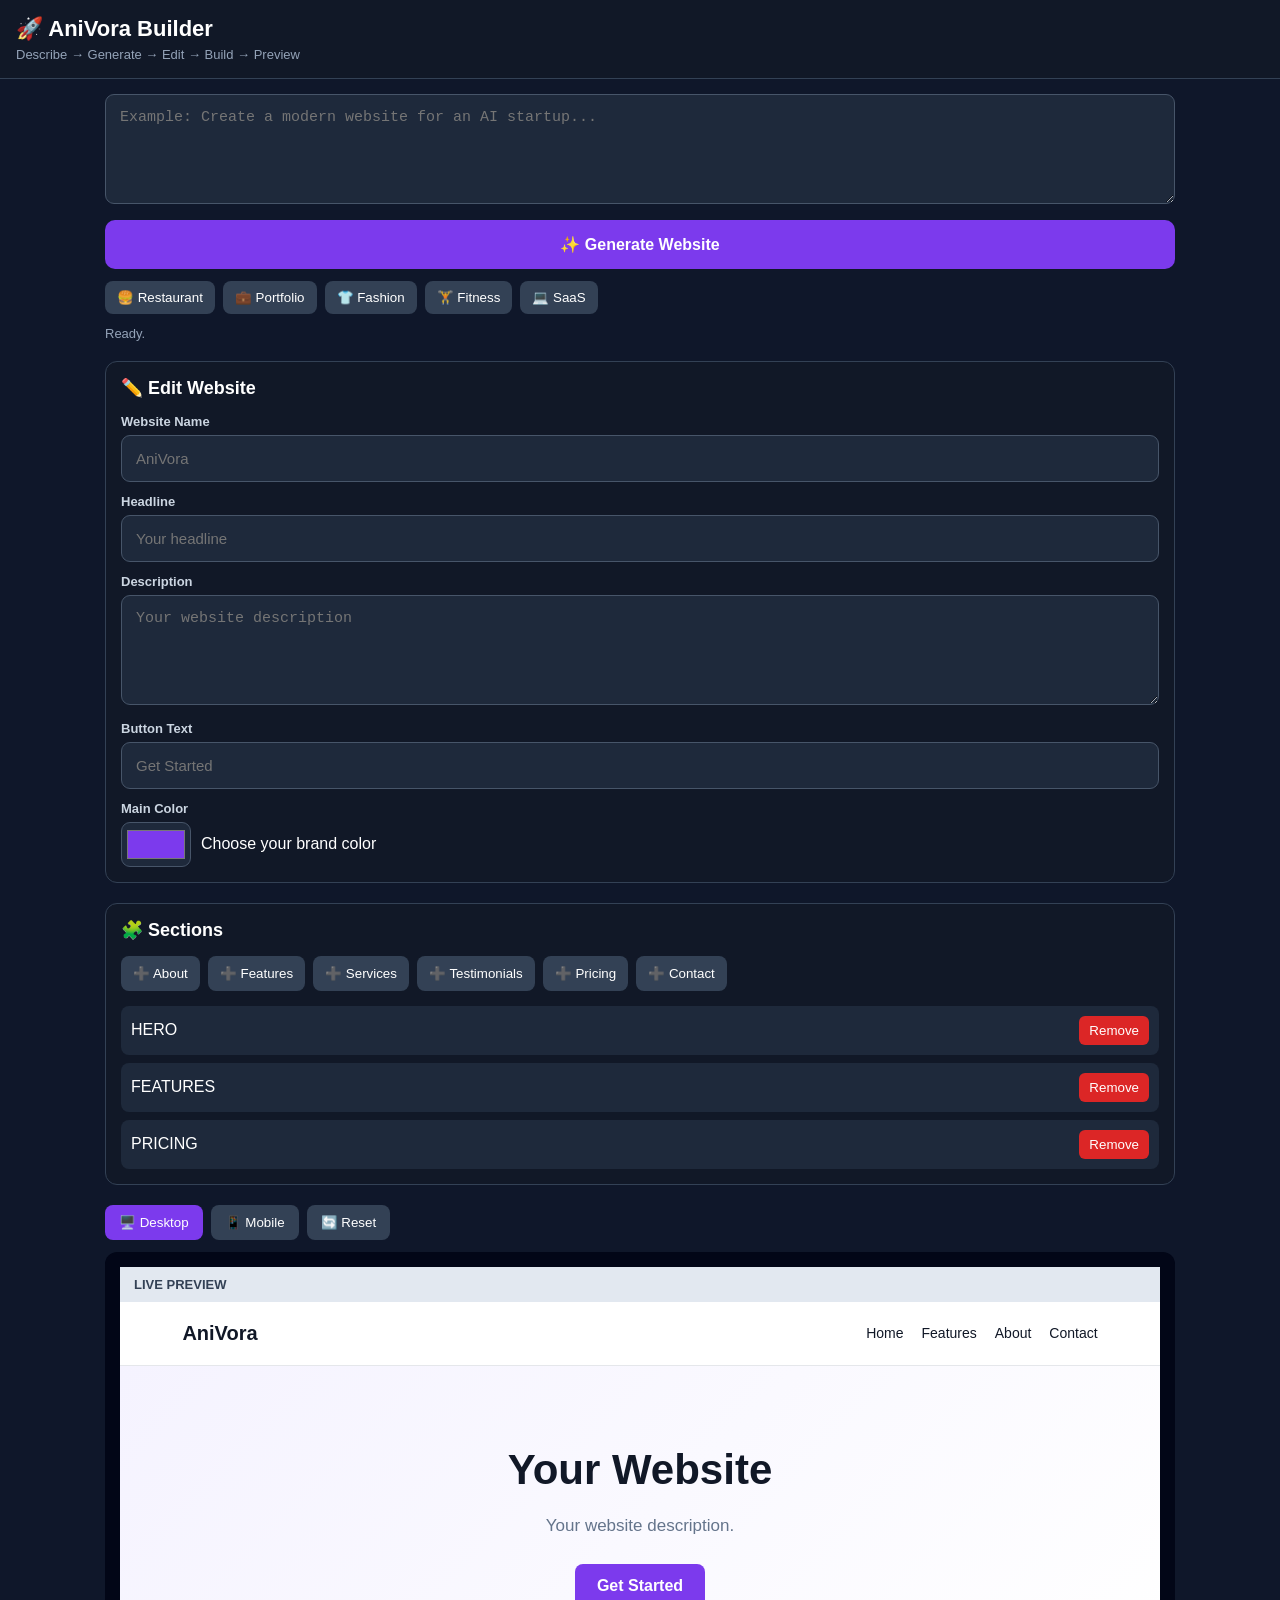
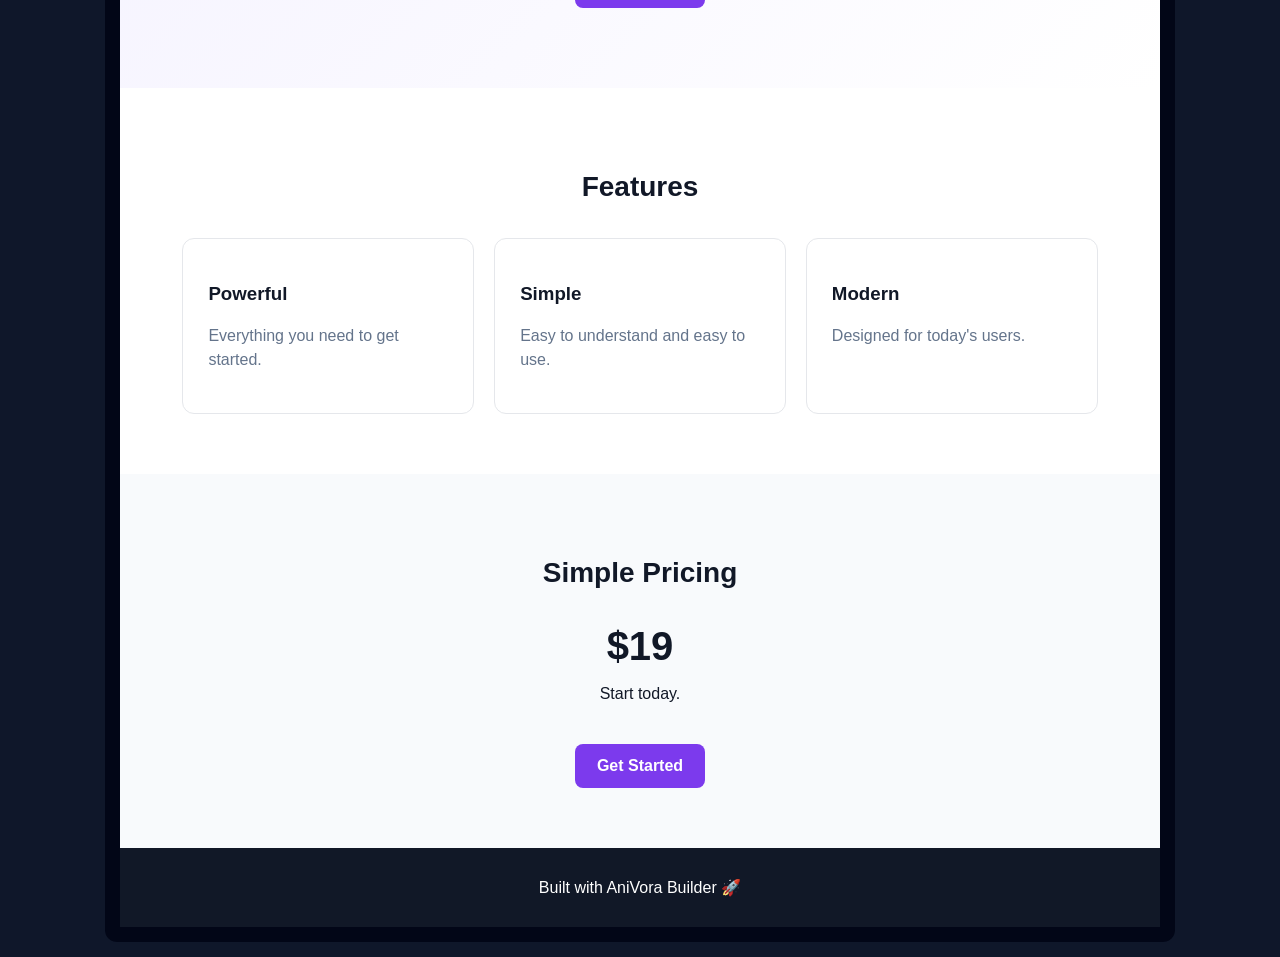
==== commit 5880fe08: "Create anivora.html" ====
--- a/anivora.html
+++ b/anivora.html
@@ -80,6 +80,11 @@
   font-weight: bold;
 }
 
+.generate:disabled {
+  opacity: 0.6;
+  cursor: not-allowed;
+}
+
 .examples {
   display: flex;
   gap: 8px;
@@ -411,6 +416,7 @@
 
 
 <button
+id="generateButton"
 class="generate"
 onclick="generateWebsite()"
 >
@@ -646,752 +652,757 @@
 ];
 
 
-/* EXAMPLES */
+/* =========================
+   EXAMPLES
+========================= */
 
 function useExample(type) {
 
-const prompt =
-document.getElementById("prompt");
-
-
-if (type === "restaurant") {
-
-prompt.value =
-"Create a modern restaurant website.";
-
-}
-
-if (type === "portfolio") {
-
-prompt.value =
-"Create a developer portfolio website.";
-
-}
-
-if (type === "fashion") {
-
-prompt.value =
-"Create a modern fashion store.";
-
-}
-
-if (type === "fitness") {
-
-prompt.value =
-"Create a modern fitness gym.";
-
-}
-
-if (type === "saas") {
-
-prompt.value =
-"Create a SaaS website for an AI startup.";
-
-}
-
-}
-
-
-/* GENERATE */
-
-function generateWebsite() {
-
-const prompt =
-document.getElementById("prompt").value.trim();
-
-const status =
-document.getElementById("status");
-
-
-if (!prompt) {
-
-status.innerText =
-"⚠️ Describe your website first.";
-
-return;
-
-}
-
-
-const text =
-prompt.toLowerCase();
-
-
-let name = "AniVora";
-
-let title = "Welcome to Our Website";
-
-let description =
-"A modern website generated by AniVora.";
-
-let button = "Get Started";
-
-
-if (
-text.includes("restaurant") ||
-text.includes("food")
-) {
-
-name = "Taste";
-
-title =
-"Taste Something Amazing";
-
-description =
-"Discover delicious meals and unforgettable flavors.";
-
-button =
-"View Our Menu";
-
-}
-
-
-else if (
-text.includes("portfolio") ||
-text.includes("developer")
-) {
-
-name = "Portfolio";
-
-title =
-"Building Digital Experiences";
-
-description =
-"Explore my projects, skills and experience.";
-
-button =
-"View My Work";
-
-}
-
-
-else if (
-text.includes("fashion") ||
-text.includes("clothing")
-) {
-
-name = "Style";
-
-title =
-"Define Your Style";
-
-description =
-"Discover modern fashion designed for people who want to stand out.";
-
-button =
-"Shop Collection";
-
-}
-
-
-else if (
-text.includes("fitness") ||
-text.includes("gym")
-) {
-
-name = "FitZone";
-
-title =
-"Become Stronger";
-
-description =
-"Train smarter and achieve your fitness goals.";
-
-button =
-"Join Now";
-
-}
-
-
-else if (
-text.includes("saas") ||
-text.includes("software") ||
-text.includes("app") ||
-text.includes("ai")
-) {
-
-name = "Nova";
-
-title =
-"The Smarter Way to Work";
-
-description =
-"Powerful software that helps people work faster and smarter.";
-
-button =
-"Start Free";
-
-}
-
-
-/* EDIT VALUES */
-
-document.getElementById("editName").value =
-name;
-
-document.getElementById("editHeadline").value =
-title;
-
-document.getElementById("editDescription").value =
-description;
-
-document.getElementById("editButton").value =
-button;
-
+  const prompt =
+    document.getElementById("prompt");
+
+  if (type === "restaurant") {
+
+    prompt.value =
+      "Create a modern restaurant website with a menu, reservations, customer reviews, location and a beautiful food-focused design.";
+
+  }
+
+  if (type === "portfolio") {
+
+    prompt.value =
+      "Create a professional developer portfolio with a hero section, projects, skills, GitHub links, experience and contact section.";
+
+  }
+
+  if (type === "fashion") {
+
+    prompt.value =
+      "Create a luxury fashion website with collections, products, an editorial design, shopping section and newsletter.";
+
+  }
+
+  if (type === "fitness") {
+
+    prompt.value =
+      "Create a modern fitness website with workout programs, trainers, pricing, testimonials and contact information.";
+
+  }
+
+  if (type === "saas") {
+
+    prompt.value =
+      "Create a modern SaaS website for an AI startup with features, pricing, testimonials, FAQ and a strong call to action.";
+
+  }
+
+}
+
+
+/* =========================
+   REAL BACKEND CONNECTION
+========================= */
+
+async function generateWebsite() {
+
+  const prompt =
+    document.getElementById("prompt").value.trim();
+
+  const status =
+    document.getElementById("status");
+
+  const button =
+    document.getElementById("generateButton");
+
+
+  if (!prompt) {
+
+    status.innerText =
+      "⚠️ Describe your website first.";
+
+    return;
+
+  }
+
+
+  button.disabled = true;
+
+  button.innerText =
+    "⏳ Connecting to AniVora AI...";
+
+  status.innerText =
+    "Sending your website request to AniVora...";
+
+
+  try {
+
+    const response =
+      await fetch("/api/generate", {
+
+        method: "POST",
+
+        headers: {
+          "Content-Type": "application/json"
+        },
+
+        body: JSON.stringify({
+          prompt: prompt
+        })
+
+      });
+
+
+    const data =
+      await response.json();
+
+
+    if (!response.ok) {
+
+      throw new Error(
+        data.error ||
+        "The AniVora backend returned an error."
+      );
+
+    }
+
+
+    console.log(
+      "AniVora backend response:",
+      data
+    );
+
+
+    status.innerText =
+      "✅ AniVora backend connected successfully.";
+
+
+    /*
+      TEMPORARY TEST
+
+      The backend currently sends the prompt
+      back to us. Later, this response will
+      contain the AI-generated website.
+    */
+
+    alert(
+      "AniVora backend connected successfully!\n\n" +
+      "Prompt received:\n\n" +
+      data.prompt
+    );
+
+
+  } catch (error) {
+
+    console.error(
+      "AniVora generation error:",
+      error
+    );
+
+
+    status.innerText =
+      "❌ Could not connect to AniVora AI backend.";
+
+
+    alert(
+      "AniVora could not connect to the backend.\n\n" +
+      error.message
+    );
+
+
+  } finally {
+
+    button.disabled = false;
+
+    button.innerText =
+      "✨ Generate Website";
+
+  }
+
+}
+
+
+/* =========================
+   ADD SECTION
+========================= */
+
+function addSection(type) {
+
+  if (sections.includes(type)) {
+
+    document.getElementById("status").innerText =
+      "⚠️ That section is already on the page.";
+
+    return;
+
+  }
+
+
+  sections.push(type);
+
+  updateWebsite();
+
+  document.getElementById("status").innerText =
+    "✅ Section added.";
+
+}
+
+
+/* =========================
+   REMOVE SECTION
+========================= */
+
+function removeSection(type) {
+
+  sections =
+    sections.filter(
+      section => section !== type
+    );
+
+
+  updateWebsite();
+
+  document.getElementById("status").innerText =
+    "🗑️ Section removed.";
+
+}
+
+
+/* =========================
+   SECTION LIST
+========================= */
+
+function updateSectionList() {
+
+  const container =
+    document.getElementById("currentSections");
+
+  container.innerHTML = "";
+
+
+  sections.forEach(section => {
+
+    const item =
+      document.createElement("div");
+
+    item.className =
+      "section-item";
+
+
+    const label =
+      document.createElement("span");
+
+    label.innerText =
+      section.toUpperCase();
+
+
+    const remove =
+      document.createElement("button");
+
+    remove.innerText =
+      "Remove";
+
+
+    remove.onclick =
+      function() {
+
+        removeSection(section);
+
+      };
+
+
+    item.appendChild(label);
+
+    item.appendChild(remove);
+
+    container.appendChild(item);
+
+  });
+
+}
+
+
+/* =========================
+   UPDATE WEBSITE
+========================= */
+
+function updateWebsite() {
+
+  const name =
+    document.getElementById("editName").value ||
+    "AniVora";
+
+  const title =
+    document.getElementById("editHeadline").value ||
+    "Your Website";
+
+  const description =
+    document.getElementById("editDescription").value ||
+    "Your website description.";
+
+  const button =
+    document.getElementById("editButton").value ||
+    "Get Started";
+
+  const color =
+    document.getElementById("editColor").value;
+
+
+  let html = `
+
+    <nav class="site-nav">
+
+      <div class="logo">
+        ${name}
+      </div>
+
+      <div class="nav-links">
+
+        <span>Home</span>
+        <span>Features</span>
+        <span>About</span>
+        <span>Contact</span>
+
+      </div>
+
+    </nav>
+
+  `;
+
+
+  /* HERO */
+
+  if (sections.includes("hero")) {
+
+    html += `
+
+      <section class="hero">
+
+        <h1>
+          ${title}
+        </h1>
+
+        <p>
+          ${description}
+        </p>
+
+        <div
+          class="hero-button"
+          style="background:${color}"
+        >
+          ${button}
+        </div>
+
+      </section>
+
+    `;
+
+  }
+
+
+  /* FEATURES */
+
+  if (sections.includes("features")) {
+
+    html += `
+
+      <section class="section">
+
+        <h2 class="section-title">
+          Features
+        </h2>
+
+        <div class="features">
+
+          <div class="feature">
+
+            <h3>
+              Powerful
+            </h3>
+
+            <p>
+              Everything you need to get started.
+            </p>
+
+          </div>
+
+          <div class="feature">
+
+            <h3>
+              Simple
+            </h3>
+
+            <p>
+              Easy to understand and easy to use.
+            </p>
+
+          </div>
+
+          <div class="feature">
+
+            <h3>
+              Modern
+            </h3>
+
+            <p>
+              Designed for today's users.
+            </p>
+
+          </div>
+
+        </div>
+
+      </section>
+
+    `;
+
+  }
+
+
+  /* ABOUT */
+
+  if (sections.includes("about")) {
+
+    html += `
+
+      <section class="section about">
+
+        <h2 class="section-title">
+          About Us
+        </h2>
+
+        <div class="about-content">
+
+          <p>
+            We create useful digital experiences
+            designed to help people and businesses grow.
+          </p>
+
+        </div>
+
+      </section>
+
+    `;
+
+  }
+
+
+  /* SERVICES */
+
+  if (sections.includes("services")) {
+
+    html += `
+
+      <section class="section">
+
+        <h2 class="section-title">
+          Our Services
+        </h2>
+
+        <div class="services">
+
+          <div class="service">
+
+            <h3>
+              Strategy
+            </h3>
+
+            <p>
+              Professional solutions designed around your goals.
+            </p>
+
+          </div>
+
+          <div class="service">
+
+            <h3>
+              Design
+            </h3>
+
+            <p>
+              Beautiful experiences built for modern users.
+            </p>
+
+          </div>
+
+          <div class="service">
+
+            <h3>
+              Development
+            </h3>
+
+            <p>
+              Reliable technology built to grow with you.
+            </p>
+
+          </div>
+
+        </div>
+
+      </section>
+
+    `;
+
+  }
+
+
+  /* TESTIMONIALS */
+
+  if (sections.includes("testimonials")) {
+
+    html += `
+
+      <section class="section">
+
+        <h2 class="section-title">
+          What People Say
+        </h2>
+
+        <div class="testimonials">
+
+          <div class="testimonial">
+
+            <p>
+              "An amazing experience from start to finish."
+            </p>
+
+            <strong>
+              — Customer
+            </strong>
+
+          </div>
+
+          <div class="testimonial">
+
+            <p>
+              "Simple, beautiful and easy to use."
+            </p>
+
+            <strong>
+              — Customer
+            </strong>
+
+          </div>
+
+          <div class="testimonial">
+
+            <p>
+              "Exactly what we needed."
+            </p>
+
+            <strong>
+              — Customer
+            </strong>
+
+          </div>
+
+        </div>
+
+      </section>
+
+    `;
+
+  }
+
+
+  /* PRICING */
+
+  if (sections.includes("pricing")) {
+
+    html += `
+
+      <section class="section pricing">
+
+        <h2 class="section-title">
+          Simple Pricing
+        </h2>
+
+        <div class="price">
+          $19
+        </div>
+
+        <p>
+          Start today.
+        </p>
+
+        <div
+          class="hero-button"
+          style="background:${color}"
+        >
+          ${button}
+        </div>
+
+      </section>
+
+    `;
+
+  }
+
+
+  /* CONTACT */
+
+  if (sections.includes("contact")) {
+
+    html += `
+
+      <section class="section contact">
+
+        <h2 class="section-title">
+          Contact Us
+        </h2>
+
+        <div class="contact-box">
+
+          <p>
+            Ready to get started?
+          </p>
+
+          <div
+            class="hero-button"
+            style="background:${color}"
+          >
+            Contact Us
+          </div>
+
+        </div>
+
+      </section>
+
+    `;
+
+  }
+
+
+  /* FOOTER */
+
+  html += `
+
+    <footer class="site-footer">
+
+      Built with AniVora Builder 🚀
+
+    </footer>
+
+  `;
+
+
+  const website =
+    document.getElementById("website");
+
+
+  website.innerHTML =
+    html;
+
+
+  website.style.setProperty(
+    "--main-color",
+    color
+  );
+
+
+  updateSectionList();
+
+}
+
+
+/* =========================
+   DESKTOP
+========================= */
+
+function setDesktop() {
+
+  const preview =
+    document.getElementById("previewBox");
+
+
+  preview.classList.remove("mobile");
+
+  preview.classList.add("desktop");
+
+
+  document
+    .getElementById("desktopButton")
+    .classList.add("active");
+
+
+  document
+    .getElementById("mobileButton")
+    .classList.remove("active");
+
+}
+
+
+/* =========================
+   MOBILE
+========================= */
+
+function setMobile() {
+
+  const preview =
+    document.getElementById("previewBox");
+
+
+  preview.classList.remove("desktop");
+
+  preview.classList.add("mobile");
+
+
+  document
+    .getElementById("mobileButton")
+    .classList.add("active");
+
+
+  document
+    .getElementById("desktopButton")
+    .classList.remove("active");
+
+}
+
+
+/* =========================
+   RESET
+========================= */
+
+function resetWebsite() {
+
+  sections = [
+    "hero",
+    "features",
+    "pricing"
+  ];
+
+
+  document.getElementById("editName").value =
+    "";
+
+  document.getElementById("editHeadline").value =
+    "";
+
+  document.getElementById("editDescription").value =
+    "";
+
+  document.getElementById("editButton").value =
+    "";
+
+  document.getElementById("editColor").value =
+    "#7c3aed";
+
+
+  updateWebsite();
+
+
+  document.getElementById("status").innerText =
+    "Preview reset.";
+
+}
+
+
+/* =========================
+   INITIALIZE
+========================= */
+
+updateSectionList();
 
 updateWebsite();
-
-status.innerText =
-"✅ Website generated successfully.";
-
-}
-
-
-/* ADD SECTION */
-
-function addSection(type) {
-
-if (sections.includes(type)) {
-
-document.getElementById("status").innerText =
-"⚠️ That section is already on the page.";
-
-return;
-
-}
-
-sections.push(type);
-
-updateWebsite();
-
-document.getElementById("status").innerText =
-"✅ Section added.";
-
-}
-
-
-/* REMOVE SECTION */
-
-function removeSection(type) {
-
-sections =
-sections.filter(
-section => section !== type
-);
-
-updateWebsite();
-
-document.getElementById("status").innerText =
-"🗑️ Section removed.";
-
-}
-
-
-/* SECTION LIST */
-
-function updateSectionList() {
-
-const container =
-document.getElementById("currentSections");
-
-container.innerHTML = "";
-
-
-sections.forEach(section => {
-
-const item =
-document.createElement("div");
-
-item.className =
-"section-item";
-
-
-const label =
-document.createElement("span");
-
-label.innerText =
-section.toUpperCase();
-
-
-const remove =
-document.createElement("button");
-
-remove.innerText =
-"Remove";
-
-remove.onclick =
-function() {
-
-removeSection(section);
-
-};
-
-
-item.appendChild(label);
-
-item.appendChild(remove);
-
-container.appendChild(item);
-
-});
-
-}
-
-
-/* UPDATE WEBSITE */
-
-function updateWebsite() {
-
-const name =
-document.getElementById("editName").value ||
-"AniVora";
-
-const title =
-document.getElementById("editHeadline").value ||
-"Your Website";
-
-const description =
-document.getElementById("editDescription").value ||
-"Your website description.";
-
-const button =
-document.getElementById("editButton").value ||
-"Get Started";
-
-const color =
-document.getElementById("editColor").value;
-
-
-let html = `
-
-<nav class="site-nav">
-
-<div class="logo">
-${name}
-</div>
-
-<div class="nav-links">
-
-<span>Home</span>
-<span>Features</span>
-<span>About</span>
-<span>Contact</span>
-
-</div>
-
-</nav>
-
-`;
-
-
-/* HERO */
-
-if (sections.includes("hero")) {
-
-html += `
-
-<section class="hero">
-
-<h1>
-${title}
-</h1>
-
-<p>
-${description}
-</p>
-
-<div class="hero-button">
-${button}
-</div>
-
-</section>
-
-`;
-
-}
-
-
-/* FEATURES */
-
-if (sections.includes("features")) {
-
-html += `
-
-<section class="section">
-
-<h2 class="section-title">
-Features
-</h2>
-
-<div class="features">
-
-<div class="feature">
-
-<h3>
-Powerful
-</h3>
-
-<p>
-Everything you need to get started.
-</p>
-
-</div>
-
-<div class="feature">
-
-<h3>
-Simple
-</h3>
-
-<p>
-Easy to understand and easy to use.
-</p>
-
-</div>
-
-<div class="feature">
-
-<h3>
-Modern
-</h3>
-
-<p>
-Designed for today's users.
-</p>
-
-</div>
-
-</div>
-
-</section>
-
-`;
-
-}
-
-
-/* ABOUT */
-
-if (sections.includes("about")) {
-
-html += `
-
-<section class="section about">
-
-<h2 class="section-title">
-About Us
-</h2>
-
-<div class="about-content">
-
-<p>
-We create useful digital experiences designed
-to help people and businesses grow.
-</p>
-
-</div>
-
-</section>
-
-`;
-
-}
-
-
-/* SERVICES */
-
-if (sections.includes("services")) {
-
-html += `
-
-<section class="section">
-
-<h2 class="section-title">
-Our Services
-</h2>
-
-<div class="services">
-
-<div class="service">
-
-<h3>
-Strategy
-</h3>
-
-<p>
-Professional solutions designed around your goals.
-</p>
-
-</div>
-
-<div class="service">
-
-<h3>
-Design
-</h3>
-
-<p>
-Beautiful experiences built for modern users.
-</p>
-
-</div>
-
-<div class="service">
-
-<h3>
-Development
-</h3>
-
-<p>
-Reliable technology built to grow with you.
-</p>
-
-</div>
-
-</div>
-
-</section>
-
-`;
-
-}
-
-
-/* TESTIMONIALS */
-
-if (sections.includes("testimonials")) {
-
-html += `
-
-<section class="section">
-
-<h2 class="section-title">
-What People Say
-</h2>
-
-<div class="testimonials">
-
-<div class="testimonial">
-
-<p>
-"An amazing experience from start to finish."
-</p>
-
-<strong>
-— Customer
-</strong>
-
-</div>
-
-<div class="testimonial">
-
-<p>
-"Simple, beautiful and easy to use."
-</p>
-
-<strong>
-— Customer
-</strong>
-
-</div>
-
-<div class="testimonial">
-
-<p>
-"Exactly what we needed."
-</p>
-
-<strong>
-— Customer
-</strong>
-
-</div>
-
-</div>
-
-</section>
-
-`;
-
-}
-
-
-/* PRICING */
-
-if (sections.includes("pricing")) {
-
-html += `
-
-<section class="section pricing">
-
-<h2 class="section-title">
-Simple Pricing
-</h2>
-
-<div class="price">
-$19
-</div>
-
-<p>
-Start today.
-</p>
-
-<div class="hero-button">
-${button}
-</div>
-
-</section>
-
-`;
-
-}
-
-
-/* CONTACT */
-
-if (sections.includes("contact")) {
-
-html += `
-
-<section class="section contact">
-
-<h2 class="section-title">
-Contact Us
-</h2>
-
-<div class="contact-box">
-
-<p>
-Ready to get started?
-</p>
-
-<div class="hero-button">
-Contact Us
-</div>
-
-</div>
-
-</section>
-
-`;
-
-}
-
-
-/* FOOTER */
-
-html += `
-
-<footer class="site-footer">
-
-Built with AniVora Builder 🚀
-
-</footer>
-
-`;
-
-
-const website =
-document.getElementById("website");
-
-
-website.innerHTML =
-html;
-
-
-website.style.setProperty(
-"--main-color",
-color
-);
-
-
-updateSectionList();
-
-}
-
-
-/* DESKTOP */
-
-function setDesktop() {
-
-const preview =
-document.getElementById("previewBox");
-
-preview.classList.remove("mobile");
-
-preview.classList.add("desktop");
-
-
-document.getElementById(
-"desktopButton"
-).classList.add("active");
-
-document.getElementById(
-"mobileButton"
-).classList.remove("active");
-
-}
-
-
-/* MOBILE */
-
-function setMobile() {
-
-const preview =
-document.getElementById("previewBox");
-
-preview.classList.remove("desktop");
-
-preview.classList.add("mobile");
-
-
-document.getElementById(
-"mobileButton"
-).classList.add("active");
-
-document.getElementById(
-"desktopButton"
-).classList.remove("active");
-
-}
-
-
-/* RESET */
-
-function resetWebsite() {
-
-sections = [
-"hero",
-"features",
-"pricing"
-];
-
-
-document.getElementById("editName").value =
-"";
-
-document.getElementById("editHeadline").value =
-"";
-
-document.getElementById("editDescription").value =
-"";
-
-document.getElementById("editButton").value =
-"";
-
-
-updateWebsite();
-
-
-document.getElementById("status").innerText =
-"Preview reset.";
-
-}
-
-
-/* INITIALIZE */
-
-updateSectionList();
 
 </script>
 
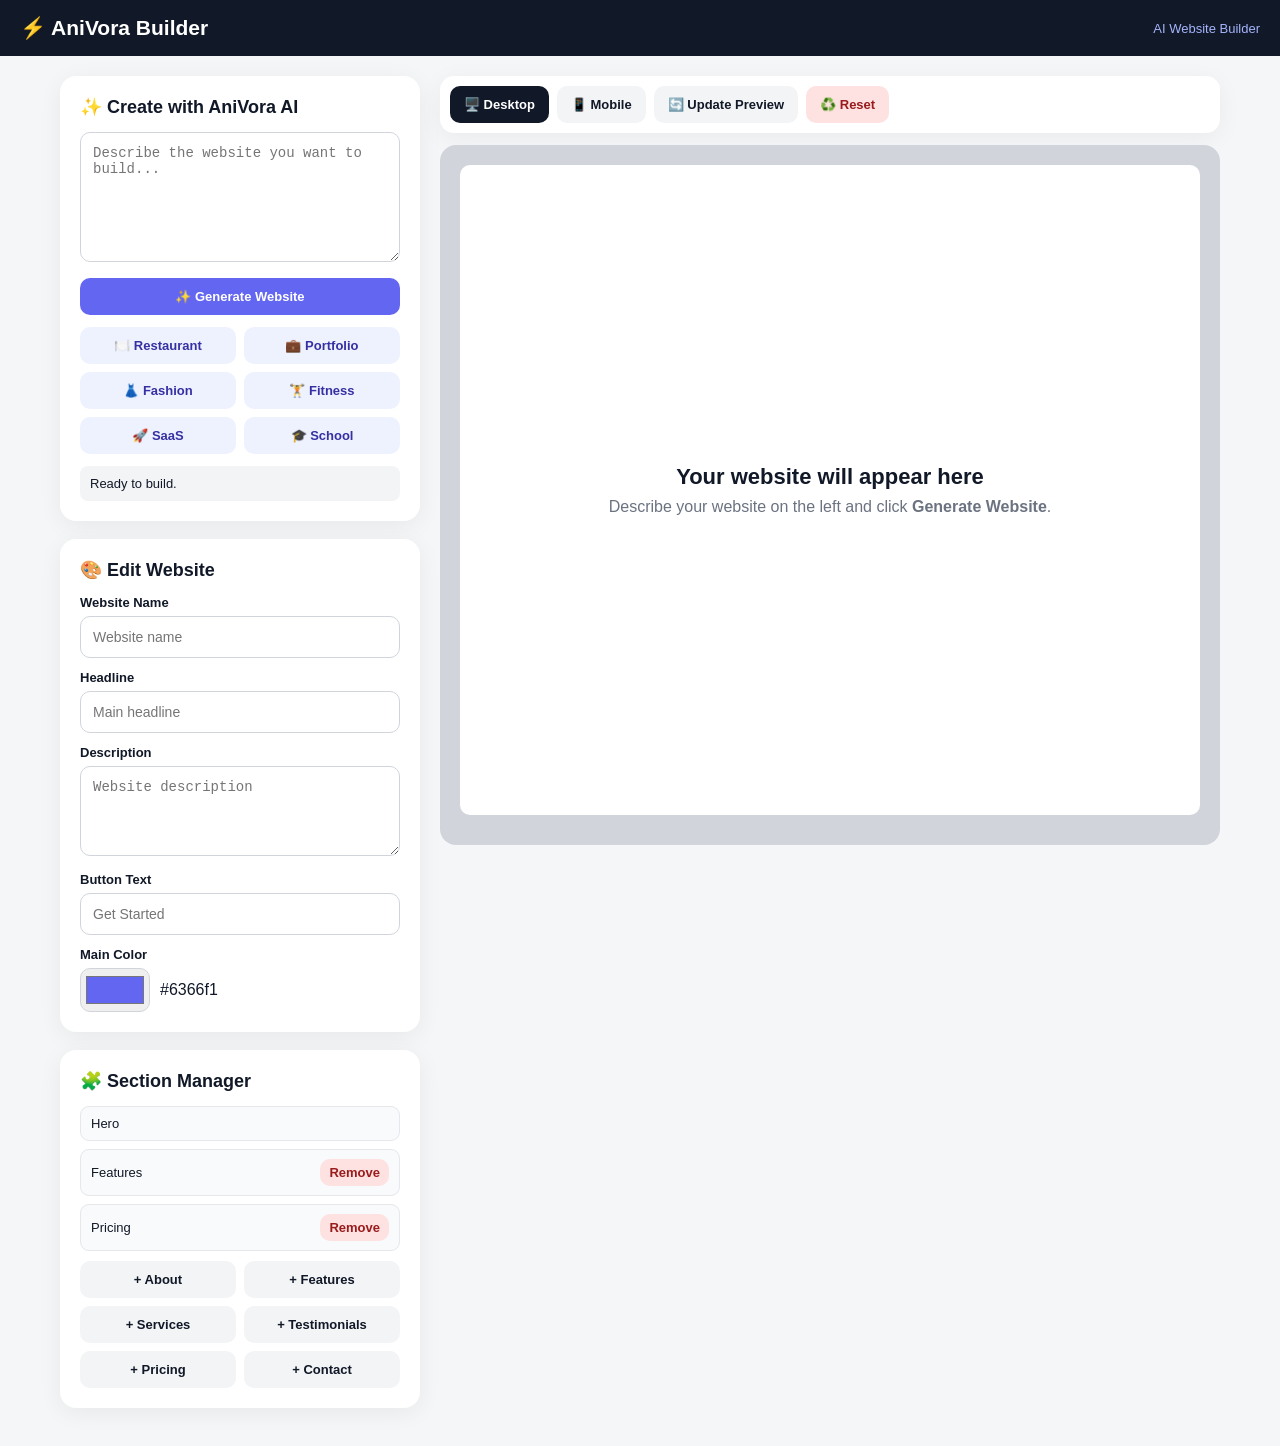
==== commit ade9e463: "Create anivora.html" ====
--- a/anivora.html
+++ b/anivora.html
@@ -1,1408 +1,1089 @@
 <!DOCTYPE html>
 <html lang="en">
 <head>
-<meta charset="UTF-8">
-<meta name="viewport" content="width=device-width, initial-scale=1.0">
-
-<title>AniVora Builder</title>
-
-<style>
-
-* {
-  box-sizing: border-box;
-}
-
-body {
-  margin: 0;
-  font-family: Arial, sans-serif;
-  background: #0f172a;
-  color: white;
-}
-
-.builder-header {
-  padding: 16px;
-  background: #111827;
-  border-bottom: 1px solid #334155;
-}
-
-.builder-header h1 {
-  margin: 0;
-  font-size: 22px;
-}
-
-.builder-header p {
-  margin: 5px 0 0;
-  color: #94a3b8;
-  font-size: 13px;
-}
-
-.builder {
-  max-width: 1100px;
-  margin: auto;
-  padding: 15px;
-}
-
-textarea,
-input {
-  width: 100%;
-  padding: 14px;
-  border-radius: 9px;
-  border: 1px solid #475569;
-  background: #1e293b;
-  color: white;
-  font-size: 15px;
-  outline: none;
-}
-
-textarea {
-  min-height: 110px;
-  resize: vertical;
-}
-
-label {
-  display: block;
-  margin-top: 12px;
-  margin-bottom: 6px;
-  color: #cbd5e1;
-  font-size: 13px;
-  font-weight: bold;
-}
-
-.generate {
-  width: 100%;
-  margin-top: 12px;
-  padding: 15px;
-  border: none;
-  border-radius: 10px;
-  background: #7c3aed;
-  color: white;
-  font-size: 16px;
-  font-weight: bold;
-}
-
-.generate:disabled {
-  opacity: 0.6;
-  cursor: not-allowed;
-}
-
-.examples {
-  display: flex;
-  gap: 8px;
-  flex-wrap: wrap;
-  margin-top: 12px;
-}
-
-.example {
-  border: none;
-  padding: 9px 12px;
-  border-radius: 8px;
-  background: #334155;
-  color: white;
-}
-
-.status {
-  margin-top: 12px;
-  color: #94a3b8;
-  font-size: 13px;
-}
-
-/* EDITOR */
-
-.editor {
-  margin-top: 20px;
-  padding: 15px;
-  background: #111827;
-  border: 1px solid #334155;
-  border-radius: 12px;
-}
-
-.editor h2 {
-  margin-top: 0;
-  font-size: 18px;
-}
-
-.color-row {
-  display: flex;
-  gap: 10px;
-  align-items: center;
-}
-
-.color-row input {
-  height: 45px;
-  padding: 3px;
-  width: 70px;
-}
-
-/* SECTION MANAGER */
-
-.section-manager {
-  margin-top: 20px;
-  padding: 15px;
-  background: #111827;
-  border: 1px solid #334155;
-  border-radius: 12px;
-}
-
-.section-manager h2 {
-  margin-top: 0;
-  font-size: 18px;
-}
-
-.section-buttons {
-  display: flex;
-  flex-wrap: wrap;
-  gap: 8px;
-}
-
-.section-buttons button {
-  padding: 10px 12px;
-  border: none;
-  border-radius: 8px;
-  background: #334155;
-  color: white;
-}
-
-.current-sections {
-  margin-top: 15px;
-}
-
-.section-item {
-  display: flex;
-  justify-content: space-between;
-  align-items: center;
-  gap: 10px;
-  padding: 10px;
-  margin-top: 8px;
-  background: #1e293b;
-  border-radius: 8px;
-}
-
-.section-item button {
-  border: none;
-  border-radius: 6px;
-  padding: 7px 10px;
-  background: #dc2626;
-  color: white;
-}
-
-/* PREVIEW CONTROLS */
-
-.preview-controls {
-  display: flex;
-  gap: 8px;
-  margin-top: 20px;
-  flex-wrap: wrap;
-}
-
-.preview-controls button {
-  padding: 10px 14px;
-  border: none;
-  border-radius: 8px;
-  background: #334155;
-  color: white;
-}
-
-.preview-controls button.active {
-  background: #7c3aed;
-}
-
-/* PREVIEW */
-
-.preview-wrapper {
-  margin-top: 12px;
-  background: #020617;
-  border-radius: 12px;
-  padding: 15px;
-  overflow: auto;
-}
-
-.preview-box {
-  background: white;
-  margin: auto;
-  transition: width 0.3s ease;
-  min-height: 600px;
-  color: #111827;
-}
-
-.preview-box.desktop {
-  width: 100%;
-}
-
-.preview-box.mobile {
-  width: 390px;
-  max-width: 100%;
-}
-
-.preview-bar {
-  padding: 10px 14px;
-  background: #e2e8f0;
-  color: #334155;
-  font-size: 13px;
-  font-weight: bold;
-}
-
-/* WEBSITE */
-
-#website {
-  background: white;
-  color: #111827;
-}
-
-.site-nav {
-  display: flex;
-  justify-content: space-between;
-  align-items: center;
-  padding: 20px 6%;
-  border-bottom: 1px solid #e5e7eb;
-}
-
-.logo {
-  font-size: 20px;
-  font-weight: bold;
-}
-
-.nav-links {
-  display: flex;
-  gap: 18px;
-  font-size: 14px;
-}
-
-.hero {
-  text-align: center;
-  padding: 80px 20px;
-  background: linear-gradient(135deg, #f5f3ff, #ffffff);
-}
-
-.hero h1 {
-  font-size: 42px;
-  margin: 0 auto 18px;
-  max-width: 700px;
-}
-
-.hero p {
-  max-width: 600px;
-  margin: auto;
-  color: #64748b;
-  font-size: 17px;
-  line-height: 1.6;
-}
-
-.hero-button {
-  display: inline-block;
-  margin-top: 25px;
-  padding: 13px 22px;
-  background: var(--main-color, #7c3aed);
-  color: white;
-  border-radius: 8px;
-  font-weight: bold;
-}
-
-.section {
-  padding: 60px 6%;
-}
-
-.section-title {
-  text-align: center;
-  font-size: 28px;
-  margin-bottom: 35px;
-}
-
-.features,
-.services,
-.testimonials {
-  display: grid;
-  grid-template-columns: repeat(3, 1fr);
-  gap: 20px;
-}
-
-.feature,
-.service,
-.testimonial {
-  padding: 25px;
-  border: 1px solid #e5e7eb;
-  border-radius: 12px;
-  background: white;
-}
-
-.feature p,
-.service p,
-.testimonial p {
-  color: #64748b;
-  line-height: 1.5;
-}
-
-.about {
-  background: #f8fafc;
-}
-
-.about-content {
-  max-width: 700px;
-  margin: auto;
-  text-align: center;
-  color: #64748b;
-  line-height: 1.7;
-}
-
-.pricing {
-  text-align: center;
-  background: #f8fafc;
-}
-
-.price {
-  font-size: 40px;
-  font-weight: bold;
-}
-
-.contact {
-  text-align: center;
-}
-
-.contact-box {
-  max-width: 500px;
-  margin: auto;
-}
-
-.site-footer {
-  padding: 30px;
-  text-align: center;
-  background: #111827;
-  color: white;
-}
-
-@media (max-width: 650px) {
-
-  .nav-links {
-    display: none;
-  }
-
-  .hero {
-    padding: 60px 20px;
-  }
-
-  .hero h1 {
-    font-size: 32px;
-  }
-
-  .features,
-  .services,
-  .testimonials {
-    grid-template-columns: 1fr;
-  }
-
-}
-
-</style>
+  <meta charset="UTF-8">
+  <meta name="viewport" content="width=device-width, initial-scale=1.0">
+
+  <title>AniVora Builder</title>
+
+  <style>
+    * {
+      box-sizing: border-box;
+      margin: 0;
+      padding: 0;
+    }
+
+    body {
+      font-family: Arial, sans-serif;
+      background: #f4f6f8;
+      color: #111827;
+    }
+
+    header {
+      background: #111827;
+      color: white;
+      padding: 16px 20px;
+      display: flex;
+      align-items: center;
+      justify-content: space-between;
+      position: sticky;
+      top: 0;
+      z-index: 100;
+    }
+
+    header h1 {
+      font-size: 21px;
+    }
+
+    header span {
+      font-size: 13px;
+      color: #a5b4fc;
+    }
+
+    .container {
+      max-width: 1200px;
+      margin: auto;
+      padding: 20px;
+    }
+
+    .builder-grid {
+      display: grid;
+      grid-template-columns: 360px 1fr;
+      gap: 20px;
+      align-items: start;
+    }
+
+    .panel {
+      background: white;
+      border-radius: 16px;
+      padding: 20px;
+      box-shadow: 0 5px 25px rgba(0,0,0,0.06);
+      margin-bottom: 18px;
+    }
+
+    .panel h2 {
+      font-size: 18px;
+      margin-bottom: 14px;
+    }
+
+    .panel h3 {
+      font-size: 15px;
+      margin: 18px 0 10px;
+    }
+
+    textarea,
+    input {
+      width: 100%;
+      border: 1px solid #d1d5db;
+      border-radius: 10px;
+      padding: 12px;
+      font-size: 14px;
+      outline: none;
+    }
+
+    textarea {
+      min-height: 130px;
+      resize: vertical;
+    }
+
+    textarea:focus,
+    input:focus {
+      border-color: #6366f1;
+    }
+
+    label {
+      display: block;
+      font-size: 13px;
+      font-weight: bold;
+      margin: 12px 0 6px;
+    }
+
+    button {
+      border: none;
+      border-radius: 10px;
+      padding: 11px 14px;
+      cursor: pointer;
+      font-weight: bold;
+      font-size: 13px;
+    }
+
+    button:disabled {
+      opacity: 0.6;
+      cursor: not-allowed;
+    }
+
+    .primary {
+      width: 100%;
+      background: #6366f1;
+      color: white;
+      margin-top: 12px;
+    }
+
+    .primary:hover {
+      background: #4f46e5;
+    }
+
+    .examples {
+      display: grid;
+      grid-template-columns: 1fr 1fr;
+      gap: 8px;
+      margin-top: 12px;
+    }
+
+    .example {
+      background: #eef2ff;
+      color: #3730a3;
+    }
+
+    .example:hover {
+      background: #e0e7ff;
+    }
+
+    .status {
+      margin-top: 12px;
+      padding: 10px;
+      border-radius: 8px;
+      background: #f3f4f6;
+      font-size: 13px;
+    }
+
+    .editor-group {
+      border-top: 1px solid #e5e7eb;
+      padding-top: 12px;
+      margin-top: 14px;
+    }
+
+    .section-list {
+      display: flex;
+      flex-direction: column;
+      gap: 8px;
+    }
+
+    .section-row {
+      display: flex;
+      align-items: center;
+      justify-content: space-between;
+      background: #f9fafb;
+      border: 1px solid #e5e7eb;
+      padding: 9px 10px;
+      border-radius: 9px;
+      font-size: 13px;
+    }
+
+    .section-row button {
+      background: #fee2e2;
+      color: #991b1b;
+      padding: 6px 9px;
+    }
+
+    .section-buttons {
+      display: grid;
+      grid-template-columns: 1fr 1fr;
+      gap: 8px;
+      margin-top: 10px;
+    }
+
+    .section-buttons button {
+      background: #f3f4f6;
+      color: #111827;
+    }
+
+    .preview-panel {
+      min-width: 0;
+    }
+
+    .preview-toolbar {
+      background: white;
+      border-radius: 14px;
+      padding: 10px;
+      display: flex;
+      flex-wrap: wrap;
+      gap: 8px;
+      margin-bottom: 12px;
+      box-shadow: 0 5px 25px rgba(0,0,0,0.05);
+    }
+
+    .preview-toolbar button {
+      background: #f3f4f6;
+      color: #111827;
+    }
+
+    .preview-toolbar button.active {
+      background: #111827;
+      color: white;
+    }
+
+    .preview-frame {
+      background: #d1d5db;
+      min-height: 700px;
+      padding: 20px;
+      border-radius: 16px;
+      overflow: auto;
+    }
+
+    #website {
+      background: white;
+      min-height: 650px;
+      width: 100%;
+      margin: auto;
+      overflow: hidden;
+      border-radius: 10px;
+    }
+
+    #website.mobile {
+      max-width: 390px;
+    }
+
+    #website.desktop {
+      max-width: 1100px;
+    }
+
+    .empty-preview {
+      min-height: 650px;
+      display: flex;
+      align-items: center;
+      justify-content: center;
+      text-align: center;
+      padding: 30px;
+      color: #6b7280;
+    }
+
+    .empty-preview strong {
+      display: block;
+      color: #111827;
+      font-size: 22px;
+      margin-bottom: 8px;
+    }
+
+    .color-row {
+      display: flex;
+      gap: 10px;
+      align-items: center;
+    }
+
+    #mainColor {
+      height: 44px;
+      padding: 3px;
+      width: 70px;
+      cursor: pointer;
+    }
+
+    .reset {
+      background: #fee2e2 !important;
+      color: #991b1b !important;
+    }
+
+    @media (max-width: 850px) {
+      .builder-grid {
+        grid-template-columns: 1fr;
+      }
+
+      .preview-frame {
+        min-height: 500px;
+        padding: 10px;
+      }
+
+      #website,
+      #website.desktop {
+        max-width: 100%;
+      }
+    }
+  </style>
 </head>
 
 <body>
 
-<header class="builder-header">
-
-  <h1>🚀 AniVora Builder</h1>
-
-  <p>
-    Describe → Generate → Edit → Build → Preview
-  </p>
-
+<header>
+  <h1>⚡ AniVora Builder</h1>
+  <span>AI Website Builder</span>
 </header>
 
-
-<div class="builder">
-
-<textarea
-id="prompt"
-placeholder="Example: Create a modern website for an AI startup..."
-></textarea>
-
-
-<button
-id="generateButton"
-class="generate"
-onclick="generateWebsite()"
->
-✨ Generate Website
-</button>
-
-
-<div class="examples">
-
-<button class="example"
-onclick="useExample('restaurant')">
-🍔 Restaurant
-</button>
-
-<button class="example"
-onclick="useExample('portfolio')">
-💼 Portfolio
-</button>
-
-<button class="example"
-onclick="useExample('fashion')">
-👕 Fashion
-</button>
-
-<button class="example"
-onclick="useExample('fitness')">
-🏋️ Fitness
-</button>
-
-<button class="example"
-onclick="useExample('saas')">
-💻 SaaS
-</button>
+<div class="container">
+
+  <div class="builder-grid">
+
+    <!-- LEFT PANEL -->
+    <div>
+
+      <!-- AI GENERATOR -->
+      <div class="panel">
+
+        <h2>✨ Create with AniVora AI</h2>
+
+        <textarea
+          id="prompt"
+          placeholder="Describe the website you want to build..."
+        ></textarea>
+
+        <button
+          id="generateButton"
+          class="primary"
+          onclick="generateWebsite()"
+        >
+          ✨ Generate Website
+        </button>
+
+        <div class="examples">
+          <button class="example" onclick="useExample('restaurant')">
+            🍽️ Restaurant
+          </button>
+
+          <button class="example" onclick="useExample('portfolio')">
+            💼 Portfolio
+          </button>
+
+          <button class="example" onclick="useExample('fashion')">
+            👗 Fashion
+          </button>
+
+          <button class="example" onclick="useExample('fitness')">
+            🏋️ Fitness
+          </button>
+
+          <button class="example" onclick="useExample('saas')">
+            🚀 SaaS
+          </button>
+
+          <button class="example" onclick="useExample('school')">
+            🎓 School
+          </button>
+        </div>
+
+        <div id="status" class="status">
+          Ready to build.
+        </div>
+
+      </div>
+
+
+      <!-- EDIT WEBSITE -->
+      <div class="panel">
+
+        <h2>🎨 Edit Website</h2>
+
+        <label for="websiteName">
+          Website Name
+        </label>
+
+        <input
+          id="websiteName"
+          type="text"
+          placeholder="Website name"
+        >
+
+        <label for="headline">
+          Headline
+        </label>
+
+        <input
+          id="headline"
+          type="text"
+          placeholder="Main headline"
+        >
+
+        <label for="description">
+          Description
+        </label>
+
+        <textarea
+          id="description"
+          style="min-height:90px"
+          placeholder="Website description"
+        ></textarea>
+
+        <label for="buttonText">
+          Button Text
+        </label>
+
+        <input
+          id="buttonText"
+          type="text"
+          placeholder="Get Started"
+        >
+
+        <label>
+          Main Color
+        </label>
+
+        <div class="color-row">
+
+          <input
+            id="mainColor"
+            type="color"
+            value="#6366f1"
+          >
+
+          <span id="colorValue">
+            #6366f1
+          </span>
+
+        </div>
+
+      </div>
+
+
+      <!-- SECTION MANAGER -->
+      <div class="panel">
+
+        <h2>🧩 Section Manager</h2>
+
+        <div id="sectionList" class="section-list"></div>
+
+        <div class="section-buttons">
+
+          <button onclick="addSection('about')">
+            + About
+          </button>
+
+          <button onclick="addSection('features')">
+            + Features
+          </button>
+
+          <button onclick="addSection('services')">
+            + Services
+          </button>
+
+          <button onclick="addSection('testimonials')">
+            + Testimonials
+          </button>
+
+          <button onclick="addSection('pricing')">
+            + Pricing
+          </button>
+
+          <button onclick="addSection('contact')">
+            + Contact
+          </button>
+
+        </div>
+
+      </div>
+
+    </div>
+
+
+    <!-- RIGHT PANEL -->
+    <div class="preview-panel">
+
+      <div class="preview-toolbar">
+
+        <button
+          id="desktopButton"
+          class="active"
+          onclick="setDesktop()"
+        >
+          🖥️ Desktop
+        </button>
+
+        <button
+          id="mobileButton"
+          onclick="setMobile()"
+        >
+          📱 Mobile
+        </button>
+
+        <button onclick="updateWebsite()">
+          🔄 Update Preview
+        </button>
+
+        <button
+          class="reset"
+          onclick="resetWebsite()"
+        >
+          ♻️ Reset
+        </button>
+
+      </div>
+
+
+      <div class="preview-frame">
+
+        <div id="website" class="desktop">
+
+          <div class="empty-preview">
+
+            <div>
+
+              <strong>
+                Your website will appear here
+              </strong>
+
+              Describe your website on the left and click
+              <b>Generate Website</b>.
+
+            </div>
+
+          </div>
+
+        </div>
+
+      </div>
+
+    </div>
+
+  </div>
 
 </div>
 
 
-<div
-class="status"
-id="status">
-Ready.
-</div>
-
-
-<!-- EDITOR -->
-
-<div class="editor">
-
-<h2>✏️ Edit Website</h2>
-
-
-<label>
-Website Name
-</label>
-
-<input
-id="editName"
-placeholder="AniVora"
-oninput="updateWebsite()"
->
-
-
-<label>
-Headline
-</label>
-
-<input
-id="editHeadline"
-placeholder="Your headline"
-oninput="updateWebsite()"
->
-
-
-<label>
-Description
-</label>
-
-<textarea
-id="editDescription"
-placeholder="Your website description"
-oninput="updateWebsite()"
-></textarea>
-
-
-<label>
-Button Text
-</label>
-
-<input
-id="editButton"
-placeholder="Get Started"
-oninput="updateWebsite()"
->
-
-
-<label>
-Main Color
-</label>
-
-<div class="color-row">
-
-<input
-id="editColor"
-type="color"
-value="#7c3aed"
-oninput="updateWebsite()"
->
-
-<span>
-Choose your brand color
-</span>
-
-</div>
-
-</div>
-
-
-<!-- SECTION MANAGER -->
-
-<div class="section-manager">
-
-<h2>
-🧩 Sections
-</h2>
-
-<div class="section-buttons">
-
-<button onclick="addSection('about')">
-➕ About
-</button>
-
-<button onclick="addSection('features')">
-➕ Features
-</button>
-
-<button onclick="addSection('services')">
-➕ Services
-</button>
-
-<button onclick="addSection('testimonials')">
-➕ Testimonials
-</button>
-
-<button onclick="addSection('pricing')">
-➕ Pricing
-</button>
-
-<button onclick="addSection('contact')">
-➕ Contact
-</button>
-
-</div>
-
-
-<div
-id="currentSections"
-class="current-sections">
-</div>
-
-</div>
-
-
-<!-- PREVIEW CONTROLS -->
-
-<div class="preview-controls">
-
-<button
-id="desktopButton"
-class="active"
-onclick="setDesktop()">
-🖥️ Desktop
-</button>
-
-<button
-id="mobileButton"
-onclick="setMobile()">
-📱 Mobile
-</button>
-
-<button
-onclick="resetWebsite()">
-🔄 Reset
-</button>
-
-</div>
-
-
-<!-- PREVIEW -->
-
-<div class="preview-wrapper">
-
-<div
-id="previewBox"
-class="preview-box desktop">
-
-<div class="preview-bar">
-LIVE PREVIEW
-</div>
-
-<div id="website">
-
-<section class="hero">
-
-<h1>
-Your Website
-</h1>
-
-<p>
-Generate a website to begin.
-</p>
-
-<div class="hero-button">
-Get Started
-</div>
-
-</section>
-
-</div>
-
-</div>
-
-</div>
-
-</div>
-
-
 <script>
 
-let sections = [
-  "hero",
-  "features",
-  "pricing"
-];
-
-
-/* =========================
-   EXAMPLES
-========================= */
-
-function useExample(type) {
-
-  const prompt =
-    document.getElementById("prompt");
-
-  if (type === "restaurant") {
-
-    prompt.value =
-      "Create a modern restaurant website with a menu, reservations, customer reviews, location and a beautiful food-focused design.";
-
-  }
-
-  if (type === "portfolio") {
-
-    prompt.value =
-      "Create a professional developer portfolio with a hero section, projects, skills, GitHub links, experience and contact section.";
-
-  }
-
-  if (type === "fashion") {
-
-    prompt.value =
-      "Create a luxury fashion website with collections, products, an editorial design, shopping section and newsletter.";
-
-  }
-
-  if (type === "fitness") {
-
-    prompt.value =
-      "Create a modern fitness website with workout programs, trainers, pricing, testimonials and contact information.";
-
-  }
-
-  if (type === "saas") {
-
-    prompt.value =
-      "Create a modern SaaS website for an AI startup with features, pricing, testimonials, FAQ and a strong call to action.";
-
-  }
-
-}
-
-
-/* =========================
-   REAL BACKEND CONNECTION
-========================= */
-
-async function generateWebsite() {
-
-  const prompt =
-    document.getElementById("prompt").value.trim();
-
-  const status =
-    document.getElementById("status");
-
-  const button =
-    document.getElementById("generateButton");
-
-
-  if (!prompt) {
-
-    status.innerText =
-      "⚠️ Describe your website first.";
-
-    return;
-
-  }
-
-
-  button.disabled = true;
-
-  button.innerText =
-    "⏳ Connecting to AniVora AI...";
-
-  status.innerText =
-    "Sending your website request to AniVora...";
-
-
-  try {
-
-    const response =
-      await fetch("/api/generate", {
-
-        method: "POST",
-
-        headers: {
-          "Content-Type": "application/json"
-        },
-
-        body: JSON.stringify({
-          prompt: prompt
-        })
-
-      });
-
-
-    const data =
-      await response.json();
-
-
-    if (!response.ok) {
-
-      throw new Error(
-        data.error ||
-        "The AniVora backend returned an error."
-      );
-
-    }
-
-
-    console.log(
-      "AniVora backend response:",
-      data
-    );
-
-
-    status.innerText =
-      "✅ AniVora backend connected successfully.";
-
-
-    /*
-      TEMPORARY TEST
-
-      The backend currently sends the prompt
-      back to us. Later, this response will
-      contain the AI-generated website.
-    */
-
-    alert(
-      "AniVora backend connected successfully!\n\n" +
-      "Prompt received:\n\n" +
-      data.prompt
-    );
-
-
-  } catch (error) {
-
-    console.error(
-      "AniVora generation error:",
-      error
-    );
-
-
-    status.innerText =
-      "❌ Could not connect to AniVora AI backend.";
-
-
-    alert(
-      "AniVora could not connect to the backend.\n\n" +
-      error.message
-    );
-
-
-  } finally {
-
-    button.disabled = false;
-
-    button.innerText =
-      "✨ Generate Website";
-
-  }
-
-}
-
-
-/* =========================
-   ADD SECTION
-========================= */
-
-function addSection(type) {
-
-  if (sections.includes(type)) {
-
-    document.getElementById("status").innerText =
-      "⚠️ That section is already on the page.";
-
-    return;
-
-  }
-
-
-  sections.push(type);
-
-  updateWebsite();
-
-  document.getElementById("status").innerText =
-    "✅ Section added.";
-
-}
-
-
-/* =========================
-   REMOVE SECTION
-========================= */
-
-function removeSection(type) {
-
-  sections =
-    sections.filter(
-      section => section !== type
-    );
-
-
-  updateWebsite();
-
-  document.getElementById("status").innerText =
-    "🗑️ Section removed.";
-
-}
-
-
-/* =========================
-   SECTION LIST
-========================= */
-
-function updateSectionList() {
-
-  const container =
-    document.getElementById("currentSections");
-
-  container.innerHTML = "";
-
-
-  sections.forEach(section => {
-
-    const item =
-      document.createElement("div");
-
-    item.className =
-      "section-item";
-
-
-    const label =
-      document.createElement("span");
-
-    label.innerText =
-      section.toUpperCase();
-
-
-    const remove =
-      document.createElement("button");
-
-    remove.innerText =
-      "Remove";
-
-
-    remove.onclick =
-      function() {
-
-        removeSection(section);
-
-      };
-
-
-    item.appendChild(label);
-
-    item.appendChild(remove);
-
-    container.appendChild(item);
-
-  });
-
-}
-
-
-/* =========================
-   UPDATE WEBSITE
-========================= */
-
-function updateWebsite() {
-
-  const name =
-    document.getElementById("editName").value ||
-    "AniVora";
-
-  const title =
-    document.getElementById("editHeadline").value ||
-    "Your Website";
-
-  const description =
-    document.getElementById("editDescription").value ||
-    "Your website description.";
-
-  const button =
-    document.getElementById("editButton").value ||
-    "Get Started";
-
-  const color =
-    document.getElementById("editColor").value;
-
-
-  let html = `
-
-    <nav class="site-nav">
-
-      <div class="logo">
-        ${name}
-      </div>
-
-      <div class="nav-links">
-
-        <span>Home</span>
-        <span>Features</span>
-        <span>About</span>
-        <span>Contact</span>
-
-      </div>
-
-    </nav>
-
-  `;
-
-
-  /* HERO */
-
-  if (sections.includes("hero")) {
-
-    html += `
-
-      <section class="hero">
-
-        <h1>
-          ${title}
-        </h1>
-
-        <p>
-          ${description}
-        </p>
-
-        <div
-          class="hero-button"
-          style="background:${color}"
-        >
-          ${button}
-        </div>
-
-      </section>
-
-    `;
-
-  }
-
-
-  /* FEATURES */
-
-  if (sections.includes("features")) {
-
-    html += `
-
-      <section class="section">
-
-        <h2 class="section-title">
-          Features
-        </h2>
-
-        <div class="features">
-
-          <div class="feature">
-
-            <h3>
-              Powerful
-            </h3>
-
-            <p>
-              Everything you need to get started.
-            </p>
-
-          </div>
-
-          <div class="feature">
-
-            <h3>
-              Simple
-            </h3>
-
-            <p>
-              Easy to understand and easy to use.
-            </p>
-
-          </div>
-
-          <div class="feature">
-
-            <h3>
-              Modern
-            </h3>
-
-            <p>
-              Designed for today's users.
-            </p>
-
-          </div>
-
-        </div>
-
-      </section>
-
-    `;
-
-  }
-
-
-  /* ABOUT */
-
-  if (sections.includes("about")) {
-
-    html += `
-
-      <section class="section about">
-
-        <h2 class="section-title">
-          About Us
-        </h2>
-
-        <div class="about-content">
-
-          <p>
-            We create useful digital experiences
-            designed to help people and businesses grow.
-          </p>
-
-        </div>
-
-      </section>
-
-    `;
-
-  }
-
-
-  /* SERVICES */
-
-  if (sections.includes("services")) {
-
-    html += `
-
-      <section class="section">
-
-        <h2 class="section-title">
-          Our Services
-        </h2>
-
-        <div class="services">
-
-          <div class="service">
-
-            <h3>
-              Strategy
-            </h3>
-
-            <p>
-              Professional solutions designed around your goals.
-            </p>
-
-          </div>
-
-          <div class="service">
-
-            <h3>
-              Design
-            </h3>
-
-            <p>
-              Beautiful experiences built for modern users.
-            </p>
-
-          </div>
-
-          <div class="service">
-
-            <h3>
-              Development
-            </h3>
-
-            <p>
-              Reliable technology built to grow with you.
-            </p>
-
-          </div>
-
-        </div>
-
-      </section>
-
-    `;
-
-  }
-
-
-  /* TESTIMONIALS */
-
-  if (sections.includes("testimonials")) {
-
-    html += `
-
-      <section class="section">
-
-        <h2 class="section-title">
-          What People Say
-        </h2>
-
-        <div class="testimonials">
-
-          <div class="testimonial">
-
-            <p>
-              "An amazing experience from start to finish."
-            </p>
-
-            <strong>
-              — Customer
-            </strong>
-
-          </div>
-
-          <div class="testimonial">
-
-            <p>
-              "Simple, beautiful and easy to use."
-            </p>
-
-            <strong>
-              — Customer
-            </strong>
-
-          </div>
-
-          <div class="testimonial">
-
-            <p>
-              "Exactly what we needed."
-            </p>
-
-            <strong>
-              — Customer
-            </strong>
-
-          </div>
-
-        </div>
-
-      </section>
-
-    `;
-
-  }
-
-
-  /* PRICING */
-
-  if (sections.includes("pricing")) {
-
-    html += `
-
-      <section class="section pricing">
-
-        <h2 class="section-title">
-          Simple Pricing
-        </h2>
-
-        <div class="price">
-          $19
-        </div>
-
-        <p>
-          Start today.
-        </p>
-
-        <div
-          class="hero-button"
-          style="background:${color}"
-        >
-          ${button}
-        </div>
-
-      </section>
-
-    `;
-
-  }
-
-
-  /* CONTACT */
-
-  if (sections.includes("contact")) {
-
-    html += `
-
-      <section class="section contact">
-
-        <h2 class="section-title">
-          Contact Us
-        </h2>
-
-        <div class="contact-box">
-
-          <p>
-            Ready to get started?
-          </p>
-
-          <div
-            class="hero-button"
-            style="background:${color}"
-          >
-            Contact Us
-          </div>
-
-        </div>
-
-      </section>
-
-    `;
-
-  }
-
-
-  /* FOOTER */
-
-  html += `
-
-    <footer class="site-footer">
-
-      Built with AniVora Builder 🚀
-
-    </footer>
-
-  `;
-
-
-  const website =
-    document.getElementById("website");
-
-
-  website.innerHTML =
-    html;
-
-
-  website.style.setProperty(
-    "--main-color",
-    color
-  );
-
-
-  updateSectionList();
-
-}
-
-
-/* =========================
-   DESKTOP
-========================= */
-
-function setDesktop() {
-
-  const preview =
-    document.getElementById("previewBox");
-
-
-  preview.classList.remove("mobile");
-
-  preview.classList.add("desktop");
-
-
-  document
-    .getElementById("desktopButton")
-    .classList.add("active");
-
-
-  document
-    .getElementById("mobileButton")
-    .classList.remove("active");
-
-}
-
-
-/* =========================
-   MOBILE
-========================= */
-
-function setMobile() {
-
-  const preview =
-    document.getElementById("previewBox");
-
-
-  preview.classList.remove("desktop");
-
-  preview.classList.add("mobile");
-
-
-  document
-    .getElementById("mobileButton")
-    .classList.add("active");
-
-
-  document
-    .getElementById("desktopButton")
-    .classList.remove("active");
-
-}
-
-
-/* =========================
-   RESET
-========================= */
-
-function resetWebsite() {
-
-  sections = [
+  /*
+   * AniVora Builder
+   * AI website generation
+   */
+
+  let sections = [
     "hero",
     "features",
     "pricing"
   ];
 
 
-  document.getElementById("editName").value =
-    "";
-
-  document.getElementById("editHeadline").value =
-    "";
-
-  document.getElementById("editDescription").value =
-    "";
-
-  document.getElementById("editButton").value =
-    "";
-
-  document.getElementById("editColor").value =
-    "#7c3aed";
-
-
-  updateWebsite();
-
-
-  document.getElementById("status").innerText =
-    "Preview reset.";
-
-}
-
-
-/* =========================
-   INITIALIZE
-========================= */
-
-updateSectionList();
-
-updateWebsite();
+  /*
+   * Example prompts
+   */
+
+  function useExample(type) {
+
+    const prompts = {
+
+      restaurant:
+        "Create a modern Nigerian restaurant website called Taste Haven. Include a beautiful food menu, popular dishes, restaurant story, opening hours, location, customer reviews, reservation section and WhatsApp ordering button.",
+
+      portfolio:
+        "Create a modern personal portfolio website for a professional designer. Include an introduction, selected projects, skills, experience, testimonials and contact section.",
+
+      fashion:
+        "Create a premium fashion brand website with a stylish product showcase, collections, brand story, featured products, newsletter signup and contact section.",
+
+      fitness:
+        "Create a modern fitness and personal training website with workout programs, trainers, pricing, testimonials, transformation section and contact information.",
+
+      saas:
+        "Create a modern SaaS landing page for an AI productivity application. Include product benefits, features, pricing, testimonials, FAQ and a strong call to action.",
+
+      school:
+        "Create a modern school website with a welcome section, about the school, academic programs, admissions information, facilities, news, testimonials and contact information."
+
+    };
+
+    document.getElementById("prompt").value =
+      prompts[type] || "";
+
+  }
+
+
+  /*
+   * REAL AI WEBSITE GENERATION
+   */
+
+  async function generateWebsite() {
+
+    const prompt =
+      document.getElementById("prompt").value.trim();
+
+    const status =
+      document.getElementById("status");
+
+    const button =
+      document.getElementById("generateButton");
+
+
+    if (!prompt) {
+
+      status.innerText =
+        "⚠️ Describe your website first.";
+
+      return;
+    }
+
+
+    button.disabled = true;
+
+    button.innerText =
+      "⏳ Building your website...";
+
+    status.innerText =
+      "🤖 AniVora AI is creating your website...";
+
+
+    try {
+
+      const response =
+        await fetch("/api/generate", {
+
+          method: "POST",
+
+          headers: {
+            "Content-Type": "application/json"
+          },
+
+          body: JSON.stringify({
+            prompt: prompt
+          })
+
+        });
+
+
+      const data =
+        await response.json();
+
+
+      if (!response.ok) {
+
+        throw new Error(
+          data.error ||
+          "AniVora AI could not generate the website."
+        );
+
+      }
+
+
+      if (!data.website) {
+
+        throw new Error(
+          "No website was returned by AniVora AI."
+        );
+
+      }
+
+
+      const website =
+        data.website;
+
+
+      /*
+       * Update editor values
+       */
+
+      if (website.name) {
+
+        document.getElementById(
+          "websiteName"
+        ).value = website.name;
+
+      }
+
+
+      if (website.headline) {
+
+        document.getElementById(
+          "headline"
+        ).value = website.headline;
+
+      }
+
+
+      if (website.description) {
+
+        document.getElementById(
+          "description"
+        ).value = website.description;
+
+      }
+
+
+      if (website.button) {
+
+        document.getElementById(
+          "buttonText"
+        ).value = website.button;
+
+      }
+
+
+      if (website.color) {
+
+        document.getElementById(
+          "mainColor"
+        ).value = website.color;
+
+        document.getElementById(
+          "colorValue"
+        ).innerText = website.color;
+
+      }
+
+
+      /*
+       * Put AI-generated HTML into preview
+       */
+
+      const preview =
+        document.getElementById("website");
+
+
+      if (!preview) {
+
+        throw new Error(
+          "Website preview area was not found."
+        );
+
+      }
+
+
+      if (!website.html) {
+
+        throw new Error(
+          "AniVora AI returned no website HTML."
+        );
+
+      }
+
+
+      preview.innerHTML =
+        website.html;
+
+
+      status.innerText =
+        "✅ Website generated successfully!";
+
+
+      preview.scrollIntoView({
+        behavior: "smooth",
+        block: "start"
+      });
+
+
+    } catch (error) {
+
+      console.error(
+        "AniVora AI error:",
+        error
+      );
+
+
+      status.innerText =
+        "❌ Website generation failed.";
+
+
+      alert(
+        "AniVora could not generate the website.\n\n" +
+        error.message
+      );
+
+
+    } finally {
+
+      button.disabled = false;
+
+      button.innerText =
+        "✨ Generate Website";
+
+    }
+
+  }
+
+
+  /*
+   * SECTION MANAGER
+   */
+
+  function addSection(section) {
+
+    if (sections.includes(section)) {
+
+      return;
+
+    }
+
+    sections.push(section);
+
+    updateSectionList();
+
+  }
+
+
+  function removeSection(section) {
+
+    sections =
+      sections.filter(
+        item => item !== section
+      );
+
+    updateSectionList();
+
+  }
+
+
+  function updateSectionList() {
+
+    const list =
+      document.getElementById(
+        "sectionList"
+      );
+
+
+    list.innerHTML = "";
+
+
+    sections.forEach(section => {
+
+      const row =
+        document.createElement("div");
+
+      row.className =
+        "section-row";
+
+
+      const name =
+        section.charAt(0).toUpperCase() +
+        section.slice(1);
+
+
+      row.innerHTML = `
+        <span>${name}</span>
+
+        ${
+          section !== "hero"
+            ? `<button onclick="removeSection('${section}')">
+                 Remove
+               </button>`
+            : ""
+        }
+      `;
+
+
+      list.appendChild(row);
+
+    });
+
+  }
+
+
+  /*
+   * Update preview using editor controls
+   *
+   * For an AI-generated site, this performs
+   * a light update without replacing the
+   * entire AI design.
+   */
+
+  function updateWebsite() {
+
+    const preview =
+      document.getElementById("website");
+
+    const color =
+      document.getElementById("mainColor").value;
+
+
+    document.getElementById(
+      "colorValue"
+    ).innerText = color;
+
+
+    /*
+     * Apply the selected color to
+     * common elements in the generated site.
+     */
+
+    const elements =
+      preview.querySelectorAll(
+        "[data-anivora-color]"
+      );
+
+
+    elements.forEach(element => {
+
+      element.style.background =
+        color;
+
+    });
+
+
+    statusMessage(
+      "✅ Preview updated."
+    );
+
+  }
+
+
+  function statusMessage(message) {
+
+    document.getElementById(
+      "status"
+    ).innerText = message;
+
+  }
+
+
+  /*
+   * Desktop preview
+   */
+
+  function setDesktop() {
+
+    const website =
+      document.getElementById(
+        "website"
+      );
+
+
+    website.classList.remove(
+      "mobile"
+    );
+
+
+    website.classList.add(
+      "desktop"
+    );
+
+
+    document.getElementById(
+      "desktopButton"
+    ).classList.add("active");
+
+
+    document.getElementById(
+      "mobileButton"
+    ).classList.remove("active");
+
+  }
+
+
+  /*
+   * Mobile preview
+   */
+
+  function setMobile() {
+
+    const website =
+      document.getElementById(
+        "website"
+      );
+
+
+    website.classList.remove(
+      "desktop"
+    );
+
+
+    website.classList.add(
+      "mobile"
+    );
+
+
+    document.getElementById(
+      "mobileButton"
+    ).classList.add("active");
+
+
+    document.getElementById(
+      "desktopButton"
+    ).classList.remove("active");
+
+  }
+
+
+  /*
+   * Reset
+   */
+
+  function resetWebsite() {
+
+    sections = [
+      "hero",
+      "features",
+      "pricing"
+    ];
+
+
+    document.getElementById(
+      "websiteName"
+    ).value = "";
+
+
+    document.getElementById(
+      "headline"
+    ).value = "";
+
+
+    document.getElementById(
+      "description"
+    ).value = "";
+
+
+    document.getElementById(
+      "buttonText"
+    ).value = "";
+
+
+    document.getElementById(
+      "mainColor"
+    ).value = "#6366f1";
+
+
+    document.getElementById(
+      "colorValue"
+    ).innerText = "#6366f1";
+
+
+    document.getElementById(
+      "prompt"
+    ).value = "";
+
+
+    document.getElementById(
+      "website"
+    ).innerHTML = `
+
+      <div class="empty-preview">
+
+        <div>
+
+          <strong>
+            Your website will appear here
+          </strong>
+
+          Describe your website on the left and click
+          <b>Generate Website</b>.
+
+        </div>
+
+      </div>
+
+    `;
+
+
+    document.getElementById(
+      "status"
+    ).innerText =
+      "Ready to build.";
+
+
+    setDesktop();
+
+    updateSectionList();
+
+  }
+
+
+  /*
+   * Color picker
+   */
+
+  document.getElementById(
+    "mainColor"
+  ).addEventListener(
+    "input",
+    function() {
+
+      document.getElementById(
+        "colorValue"
+      ).innerText =
+        this.value;
+
+    }
+  );
+
+
+  /*
+   * Initial setup
+   */
+
+  updateSectionList();
 
 </script>
 
